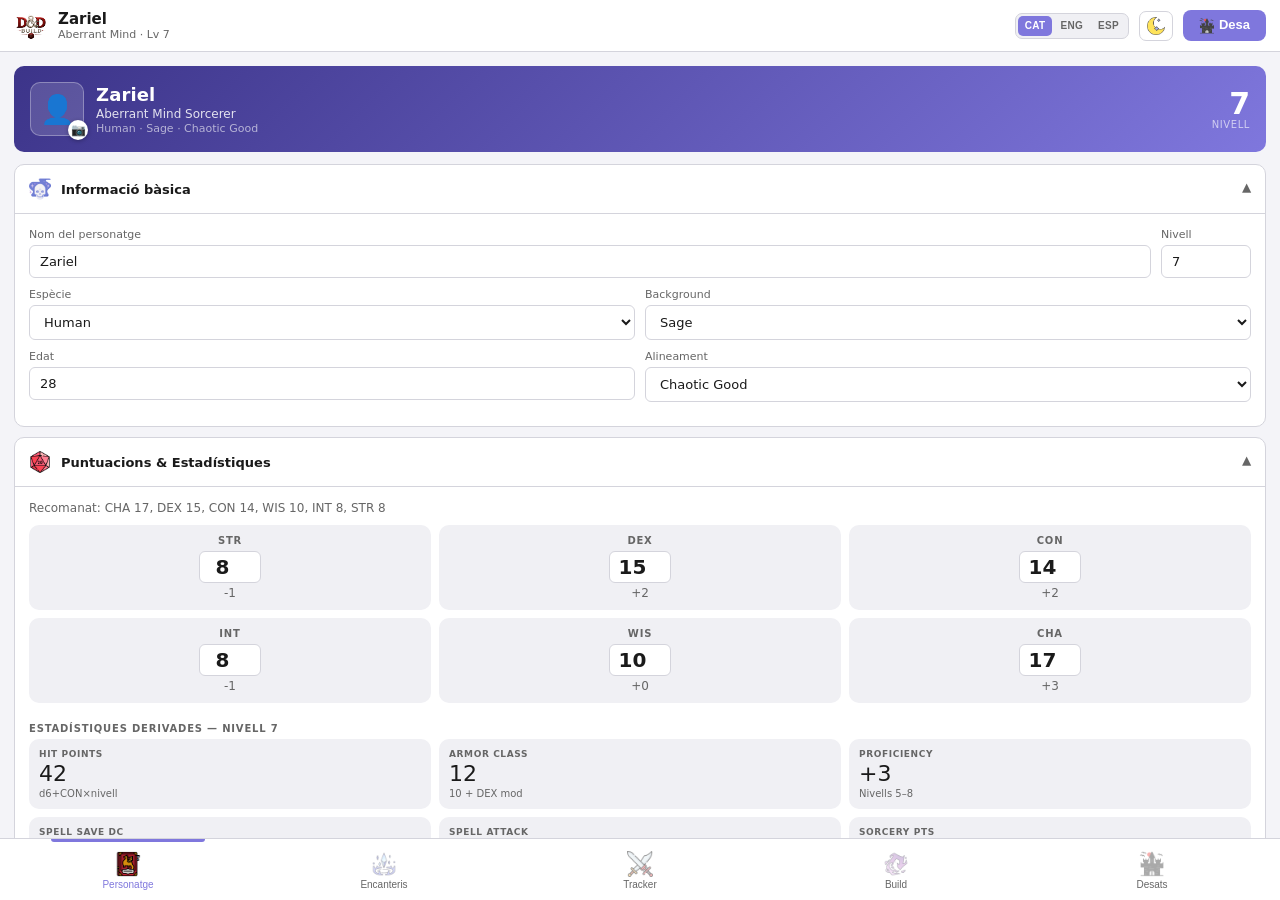
==== preview.html @ a5e96f45 "Fix apostrophe bug in spell onclicks, metaMax Adept fix, Telekinetic Mage Hand, clean emoji subtabs " ====
<!DOCTYPE html>
<html lang="ca">
<head>
<meta charset="UTF-8">
<meta name="viewport" content="width=device-width,initial-scale=1,maximum-scale=1,user-scalable=no">
<meta name="theme-color" content="#7F77DD">
<meta name="apple-mobile-web-app-capable" content="yes">
<meta name="apple-mobile-web-app-status-bar-style" content="default">
<meta name="apple-mobile-web-app-title" content="D&D Build">
<link rel="apple-touch-icon" href="icon.png">
<link rel="manifest" href="manifest.json">
<title>D&D Build</title>
<style>
:root{
  --p:#7F77DD;--pl:#EEEEFE;--pd:#3C3489;
  --t:#1D9E75;--tl:#E1F5EE;--td:#085041;
  --a:#BA7517;--al:#FAEEDB;--ad:#633806;
  --r:#D85A30;--rl:#FAECE7;
  --bg:#F4F4F8;--sf:#FFF;--sv:#F0F0F4;
  --ol:#D4D4DC;--os:#666;--rr:10px;
  --tabh:62px;--toph:52px;
  --tx:#1a1a1a;
}
body.dark{
  --pl:#21204A;--pd:#B0AAEE;
  --tl:#0A2820;--td:#6DCFB0;
  --al:#2A1A00;--ad:#E8B96A;
  --rl:#2A0F08;
  --bg:#0F0F1A;--sf:#1A1A2A;--sv:#22223A;
  --ol:#333350;--os:#9090B8;
  --tx:#E0E0F0;
}
*{box-sizing:border-box;margin:0;padding:0;-webkit-tap-highlight-color:transparent}
html,body{height:100%;overflow:hidden}
body{font-family:'Segoe UI',system-ui,sans-serif;background:var(--bg);color:var(--tx);font-size:14px;display:flex;flex-direction:column;transition:background .3s,color .3s}

/* ── TOPBAR ── */
.topbar{height:var(--toph);background:var(--sf);border-bottom:1px solid var(--ol);display:flex;align-items:center;padding:0 14px;gap:10px;flex-shrink:0;z-index:20}
.tb-info{flex:1;min-width:0}
.tb-name{font-size:15px;font-weight:700;white-space:nowrap;overflow:hidden;text-overflow:ellipsis}
.tb-sub{font-size:11px;color:var(--os)}
.btn-save-g{background:var(--p);color:#fff;border:none;border-radius:8px;padding:7px 16px;font-size:13px;font-weight:600;cursor:pointer;flex-shrink:0;transition:background .15s}
.btn-save-g:active{background:var(--pd)}
.save-flash{font-size:12px;color:var(--t);font-weight:600;flex-shrink:0;animation:fadein .2s}
@keyframes fadein{from{opacity:0}to{opacity:1}}
/* ── LANG TOGGLE ── */
.lang-tog{display:flex;gap:1px;background:var(--sv);border:1px solid var(--ol);border-radius:7px;padding:2px;flex-shrink:0}
.lang-btn{background:none;border:none;border-radius:5px;padding:3px 7px;font-size:10px;font-weight:700;cursor:pointer;color:var(--os);letter-spacing:.3px;transition:all .15s;line-height:1.4}
.lang-btn.active{background:var(--p);color:#fff}
/* ── DARK TOGGLE ── */
.dark-tog{background:none;border:1px solid var(--ol);border-radius:7px;padding:5px 7px;cursor:pointer;display:flex;align-items:center;justify-content:center;transition:background .15s;flex-shrink:0}
.dark-tog:active{background:var(--sv)}
.dark-tog img{width:18px;height:18px;object-fit:contain;opacity:.65;transition:opacity .2s}
.dark-tog:hover img{opacity:1}
/* ── DARK MODE overrides ── */
body.dark .mcard{background:var(--sv)}
body.dark .mcard-desc{color:var(--os)}
body.dark .mcard-nm{color:var(--pd)}
body.dark .hp-disp{color:var(--tx)}
body.dark .is-on{background:#2A2060}
body.dark .conv-box{background:var(--sv)}
body.dark .sbox{background:var(--sv)}
body.dark .dbox{background:var(--sv)}
body.dark .spip-grp.ns{background:var(--ol)}
body.dark select option{background:var(--sf);color:var(--tx)}
body.dark .hbtn{background:var(--sv)}
body.dark .btn-rest{background:var(--sv)}
body.dark .mcard-cost{background:var(--ol)}
body.dark .cast-spb:disabled{background:var(--ol)}
body.dark .cbt:disabled{border-color:var(--ol);color:var(--os)}

/* ── SCROLL AREA ── */
.scroll-area{flex:1;overflow-y:auto;overflow-x:hidden;-webkit-overflow-scrolling:touch}

/* ── SCREENS ── */
.screen{display:none;padding:14px;padding-bottom:calc(var(--tabh)+16px);min-height:100%}
.screen.active{display:block}

/* ── BOTTOM TAB BAR ── */
.tab-bar{height:var(--tabh);background:var(--sf);border-top:1px solid var(--ol);display:flex;align-items:stretch;flex-shrink:0;z-index:20;padding-bottom:env(safe-area-inset-bottom)}
.tab-item{flex:1;display:flex;flex-direction:column;align-items:center;justify-content:center;gap:2px;cursor:pointer;border:none;background:none;color:var(--os);font-size:10px;font-weight:500;padding:6px 0 4px;position:relative;transition:color .15s}
.tab-item .ti{width:26px;height:26px;object-fit:contain;display:block;opacity:.45;transition:opacity .15s}
.tab-item.active .ti{opacity:1}
.tab-item.active{color:var(--p)}
.tab-item.active::before{content:'';position:absolute;top:0;left:20%;right:20%;height:2.5px;background:var(--p);border-radius:0 0 3px 3px}

/* ── HERO CARD ── */
.hero-card{background:linear-gradient(135deg,var(--pd) 0%,var(--p) 100%);border-radius:var(--rr);padding:16px;margin-bottom:12px;color:#fff;display:flex;align-items:center;gap:12px}
.hero-av{width:54px;height:54px;border-radius:10px;background:rgba(255,255,255,.15);display:flex;align-items:center;justify-content:center;font-size:28px;flex-shrink:0;border:1.5px solid rgba(255,255,255,.3)}
.hero-name{font-size:18px;font-weight:700;letter-spacing:.1px}
.hero-s1{font-size:12px;opacity:.85;margin-top:2px}
.hero-s2{font-size:11px;opacity:.6;margin-top:1px}
.hero-r{margin-left:auto;text-align:right}
.hero-lv{font-size:30px;font-weight:800;line-height:1}
.hero-ls{font-size:10px;opacity:.65;letter-spacing:.6px;text-transform:uppercase}

/* ── ACCORDION ── */
.acc{border:.5px solid var(--ol);border-radius:var(--rr);margin-bottom:10px;overflow:hidden;background:var(--sf)}
.acc-hd{display:flex;align-items:center;gap:10px;padding:13px 14px;cursor:pointer;user-select:none;transition:background .1s}
.acc-hd:active{background:var(--sv)}
.acc-ic{width:22px;height:22px;object-fit:contain;flex-shrink:0}
.acc-tl{font-size:13px;font-weight:600;flex:1}
.acc-ch{color:var(--os);transition:transform .2s;font-size:12px}
.acc-ch.open{transform:rotate(180deg)}
.acc-bd{border-top:1px solid var(--ol);display:none;padding:14px}
.acc-bd.open{display:block}

/* ── FORM ── */
.fg{display:flex;gap:10px;margin-bottom:10px}
.fi{display:flex;flex-direction:column;flex:1;min-width:0}
.fi label{font-size:11px;color:var(--os);margin-bottom:4px;font-weight:500}
input[type=text],input[type=number],textarea,select{border:1px solid var(--ol);border-radius:6px;padding:8px 10px;font-size:13px;font-family:inherit;background:var(--sf);width:100%;outline:none;transition:border-color .15s;color:var(--tx)}
input:focus,textarea:focus,select:focus{border-color:var(--p)}
textarea{resize:vertical;min-height:90px}

/* ── STAT GRID ── */
.stat-grid{display:grid;grid-template-columns:repeat(3,1fr);gap:8px;margin-bottom:12px}
.sbox{background:var(--sv);border-radius:var(--rr);padding:10px;text-align:center}
.slbl{font-size:10px;font-weight:700;color:var(--os);letter-spacing:.8px;margin-bottom:5px}
.sbox input{width:62px;text-align:center;font-size:20px;font-weight:600;border:1px solid var(--ol);border-radius:6px;padding:3px}
.smod{font-size:12px;color:var(--os);margin-top:3px;font-weight:500}
.drv-grid{display:grid;grid-template-columns:repeat(3,1fr);gap:8px;margin-bottom:12px}
.dbox{background:var(--sv);border-radius:var(--rr);padding:10px}
.dlbl{font-size:9px;font-weight:700;color:var(--os);letter-spacing:.6px;text-transform:uppercase}
.dval{font-size:22px;font-weight:500;margin:2px 0}
.dsub{font-size:10px;color:var(--os)}
.sec-lbl{font-size:10px;font-weight:700;letter-spacing:.8px;color:var(--os);text-transform:uppercase;padding:8px 0 5px}
.slots-row{display:flex;flex-wrap:wrap;gap:6px}
.slot-chip{background:var(--tl);color:var(--td);border-radius:6px;padding:3px 9px;font-size:12px;font-weight:500}

/* ── TRACKER ── */
.tr-sec{background:var(--sf);border:.5px solid var(--ol);border-radius:var(--rr);padding:14px;margin-bottom:10px}
.tr-lbl{font-size:10px;font-weight:700;letter-spacing:.8px;color:var(--os);text-transform:uppercase;margin-bottom:10px;display:flex;align-items:center;justify-content:space-between}

/* HP */
.hp-wrap{background:var(--ol);border-radius:99px;height:12px;overflow:hidden;margin-bottom:12px}
.hp-fill{height:100%;border-radius:99px;transition:width .4s,background .4s}
.hp-row{display:flex;align-items:center;justify-content:space-between;gap:6px}
.hp-btns{display:flex;gap:5px}
.hbtn{border-radius:8px;border:1.5px solid var(--ol);background:var(--sf);font-size:13px;font-weight:700;cursor:pointer;padding:7px 10px;min-width:38px;text-align:center;transition:background .1s}
.hbtn:active{background:var(--sv)}
.hbtn.m{border-color:var(--r);color:var(--r)}
.hbtn.p{border-color:var(--t);color:var(--t)}
.hp-disp{font-size:26px;font-weight:800;text-align:center;color:var(--tx);min-width:90px}
.hp-disp .hpmax{font-size:14px;color:var(--os);font-weight:400}

/* Slot pips */
.spip-row{display:flex;flex-wrap:wrap;gap:6px}
.spip-grp{display:flex;align-items:center;gap:4px;border-radius:7px;padding:5px 9px;transition:background .2s}
.spip-grp.hs{background:var(--tl)}
.spip-grp.ns{background:var(--sv)}
.spip-lv{font-size:11px;font-weight:700}
.spip-grp.hs .spip-lv{color:var(--td)}
.spip-grp.ns .spip-lv{color:var(--os)}
.pip{width:9px;height:9px;border-radius:50%;display:inline-block;transition:background .2s}
.pip.f{background:var(--t)}
.pip.e{background:var(--ol)}
.pbtn{background:none;border:none;cursor:pointer;font-size:15px;padding:0 2px;line-height:1;color:var(--os)}

/* SP */
.sp-row{display:flex;align-items:center;gap:8px}
.sp-val{font-size:16px;font-weight:700;color:var(--pd)}
.ibt{background:none;border:none;cursor:pointer;width:30px;height:30px;display:flex;align-items:center;justify-content:center;border-radius:50%;font-size:17px;transition:background .1s}
.ibt:active{background:rgba(127,119,221,.18)}
.ibt.tc{color:var(--t)}
.ibt.rc{color:var(--r)}

/* SP converter */
.conv-box{background:var(--sv);border-radius:8px;padding:10px;margin-top:8px}
.conv-tl{font-size:11px;font-weight:700;color:var(--pd);margin-bottom:6px}
.conv-cols{display:grid;grid-template-columns:1fr 1fr;gap:8px}
.conv-ct{font-size:10px;color:var(--os);margin-bottom:3px}
.conv-r{font-size:10px;margin:2px 0}

/* Innate Sorcery */
.is-row{display:flex;align-items:center;gap:8px;border-radius:9px;padding:9px 11px;transition:background .2s}
.is-off{background:var(--sv)}
.is-on{background:#EAE0FF}
.is-pips{display:flex;gap:4px;flex-shrink:0}
.is-pip{width:9px;height:9px;border-radius:50%}
.is-pip.f{background:var(--p)}
.is-pip.e{background:var(--ol)}
.is-info{flex:1}
.is-tl{font-size:12px;font-weight:600}
.is-tl.on{color:var(--pd)}
.is-sb{font-size:10px;color:var(--os)}
.is-sb.on{color:var(--pd);opacity:.8}
.btn-is{border:none;border-radius:6px;padding:5px 11px;font-size:11px;font-weight:600;cursor:pointer;color:#fff;transition:background .15s}

/* Concentration */
.conc-bar{background:var(--rl);border-radius:9px;padding:9px 11px;display:flex;align-items:center;gap:8px}
.conc-dot{width:10px;height:10px;border-radius:50%;background:var(--r);flex-shrink:0}
.conc-inf{flex:1}
.conc-sp{font-size:12px;font-weight:600;color:#4A1B0C}
.conc-rn{font-size:10px;color:rgba(74,27,12,.7)}
body.dark .conc-sp{color:var(--ad)}
body.dark .conc-rn{color:var(--os)}

/* Rest buttons */
.rest-row{display:flex;gap:8px;margin-top:10px}
.btn-rest{flex:1;padding:11px 8px;border-radius:9px;border:1.5px solid var(--ol);background:var(--sf);font-size:13px;font-weight:600;cursor:pointer;transition:all .1s}
.btn-rest:active{transform:scale(.97)}
.btn-sr{border-color:var(--a);color:var(--ad)}
.btn-lr{border-color:var(--p);color:var(--pd)}

/* Mode chip */
.mode-chip{display:inline-flex;align-items:center;gap:6px;border-radius:20px;padding:5px 12px;font-size:12px;font-weight:600;cursor:pointer;border:1.5px solid transparent;transition:all .15s}
.mode-off{background:var(--sv);color:var(--os);border-color:var(--ol)}
.mode-on{background:var(--pl);color:var(--pd);border-color:var(--p)}

/* ── SPELLS TABS ── */
.stab-bar{display:flex;border-bottom:1px solid var(--ol);margin:-14px -14px 14px;background:var(--sf)}
.stab-btn{flex:1;padding:11px 8px;font-size:12px;font-weight:500;border:none;background:none;cursor:pointer;color:var(--os);border-bottom:2px solid transparent;margin-bottom:-1px;transition:all .15s}
.stab-btn.active{color:var(--p);border-bottom-color:var(--p);font-weight:700}

/* Spell search */
.srch-box{position:relative;margin-bottom:12px}
.srch-box input{padding-left:36px}
.srch-ic{position:absolute;left:10px;top:50%;transform:translateY(-50%);width:16px;height:16px;object-fit:contain;opacity:.5;pointer-events:none}

/* Group headers */
.gh{display:flex;align-items:center;gap:8px;padding:12px 0 5px}
.gh-sub{font-size:12px;color:var(--os)}
hr.hr{border:none;border-top:1px solid var(--ol);margin-bottom:5px}

/* Summary chips */
.chips{display:flex;gap:8px;margin-bottom:12px}
.chip{border-radius:10px;padding:5px 11px;text-align:center}

/* Spell cards */
.card{background:var(--sf);border:.5px solid var(--ol);border-radius:var(--rr);padding:12px;margin-bottom:6px;transition:border-color .1s}
.card.sel-p{background:var(--pl);border-color:var(--p)}
.card.sel-a{background:var(--al);border-color:var(--a)}
.card.psi{background:var(--sv);border-color:rgba(29,158,117,.5)}
.card.conca{background:var(--rl);border-color:var(--r)}
.card.locked{opacity:.45}
.sp-row-c{display:flex;align-items:flex-start;gap:8px}
.sp-cb{width:20px;height:20px;border-radius:5px;border:1.5px solid var(--ol);flex-shrink:0;display:flex;align-items:center;justify-content:center;cursor:pointer;margin-top:1px;transition:all .1s}
.sp-cb.ckp{background:var(--p);border-color:transparent}
.sp-cb.ckt{background:var(--t);border-color:transparent}
.sp-cb .ck{color:#fff;font-size:10px;font-weight:700}
.sp-inf{flex:1;min-width:0}
.sp-nr{display:flex;align-items:center;gap:5px;flex-wrap:wrap}
.sp-nm{font-size:13px;font-weight:600}
.sp-mt{font-size:11px;color:var(--os);margin-top:2px;line-height:1.4}
.exp-btn{background:none;border:none;cursor:pointer;color:var(--p);font-size:17px;padding:0 2px;flex-shrink:0}
.conc-btn{background:none;border:none;cursor:pointer;font-size:16px;padding:0 2px;flex-shrink:0;line-height:1}
.sp-desc{font-size:12px;color:var(--os);line-height:1.55;margin-top:7px}
.tip-note{background:var(--pl);border-radius:6px;padding:7px 9px;display:flex;gap:6px;margin-top:6px}
.tip-ic{width:15px;height:15px;object-fit:contain;flex-shrink:0;margin-top:1px}
.tip-tx{font-size:11px;color:var(--pd);line-height:1.5}

/* Cast panel */
.cast-pan{background:var(--sv);border-radius:9px;padding:9px;margin-top:9px}
.cast-lbl{font-size:11px;font-weight:700;color:var(--tx);margin-bottom:6px}
.cast-btns{display:flex;flex-wrap:wrap;gap:5px;margin-bottom:2px}
.cbt{padding:5px 11px;height:30px;border-radius:7px;border:1.5px solid var(--t);background:transparent;color:var(--td);font-size:11px;cursor:pointer;transition:background .1s;white-space:nowrap}
.cbt:active:not(:disabled){background:var(--tl)}
.cbt.up{border-color:var(--a);color:var(--ad)}
.cbt:disabled{border-color:var(--ol);color:#ccc;cursor:not-allowed}
.cast-div{border:none;border-top:1px solid var(--ol);margin:7px 0}
.cast-sp-row{display:flex;align-items:center;gap:8px;flex-wrap:wrap}
.cast-sp-lbl{font-size:11px;font-weight:700;color:var(--td)}
.cast-spb{padding:5px 12px;height:30px;border-radius:7px;border:none;background:var(--t);color:#fff;font-size:11px;cursor:pointer;transition:background .1s}
.cast-spb:active:not(:disabled){background:var(--td)}
.cast-spb:disabled{background:var(--sv);color:#aaa;cursor:not-allowed}
.cast-hint{font-size:10px;color:var(--td);opacity:.75}

/* ── META STRIP ── */
.mstrip{background:var(--pl);border:.5px solid var(--p);border-radius:var(--rr);margin-bottom:10px;overflow:hidden}
.mstrip-hd{display:flex;align-items:center;gap:8px;padding:9px 12px;cursor:pointer;user-select:none}
.mstrip-hd:active{opacity:.8}
.mstrip-lbl{font-size:11px;font-weight:700;color:var(--pd);flex-shrink:0}
.mstrip-chips{display:flex;flex-wrap:wrap;gap:4px;flex:1;min-width:0}
.mstrip-ch{background:var(--p);color:#fff;border-radius:5px;padding:2px 7px;font-size:10px;font-weight:700;white-space:nowrap}
.mstrip-arr{font-size:11px;color:var(--pd);transition:transform .2s;flex-shrink:0}
.mstrip-arr.open{transform:rotate(180deg)}
.mstrip-bd{border-top:1px solid rgba(127,119,221,.2);padding:8px 10px;display:none;gap:6px;flex-direction:column}
.mstrip-bd.open{display:flex}
.mcard{background:#fff;border-radius:8px;padding:8px 10px;display:flex;flex-direction:column;gap:3px}
.mcard-top{display:flex;align-items:center;gap:7px}
.mcard-nm{font-size:12px;font-weight:700;color:var(--pd);flex:1}
.mcard-cost{background:var(--pl);color:var(--pd);border-radius:5px;padding:2px 7px;font-size:10px;font-weight:700}
.mcard-stars{font-size:10px;color:var(--p);letter-spacing:1px}
.mcard-desc{font-size:11px;color:#444;line-height:1.45}

/* ── BADGES ── */
.badge{display:inline-block;padding:2px 7px;border-radius:10px;font-size:10px;font-weight:600;line-height:1.4}
.bp{background:var(--pl);color:var(--pd)}
.bt{background:var(--tl);color:var(--td)}
.ba{background:var(--al);color:var(--ad)}
.bb{background:#E6F1FB;color:#0C447C}
.br{background:var(--rl);color:#4A1B0C}
.bg{background:#F1EFE8;color:#444}
.bpk{background:#FBEAF0;color:#72243E}

/* ── BUILD ── */
.meta-hd{display:flex;justify-content:space-between;align-items:center;margin-bottom:5px}
.stars{font-size:11px;color:var(--os);margin-bottom:3px}
.meta-ds{font-size:12px;color:var(--os);line-height:1.5}
.info-bn{background:var(--pl);border-radius:8px;padding:10px 12px;margin-bottom:10px;font-size:12px;color:var(--pd)}
.sc-hd{display:flex;justify-content:space-between;align-items:flex-start;gap:8px}
.sc-bd{display:flex;gap:5px;flex-shrink:0;flex-wrap:wrap;justify-content:flex-end}
.sc-ds{font-size:12px;color:var(--os);line-height:1.5;margin-top:7px}
.feat-hd{display:flex;justify-content:space-between;align-items:flex-start;gap:8px;margin-bottom:4px}
.feat-nm{font-size:13px;font-weight:500}
.feat-ds{font-size:12px;color:var(--os);line-height:1.5}

/* ── BUILDS SAVED ── */
.bc{background:var(--sf);border:.5px solid var(--ol);border-radius:var(--rr);padding:13px;margin-bottom:8px;transition:border-color .15s}
.bc.isact{border-color:var(--p);border-width:1.5px;background:var(--pl)}
.bc-top{display:flex;align-items:flex-start;gap:10px}
.bc-av{width:44px;height:44px;border-radius:9px;background:var(--sv);display:flex;align-items:center;justify-content:center;font-size:22px;flex-shrink:0}
.bc-inf{flex:1}
.bc-nm{font-weight:700;font-size:14px;display:flex;align-items:center;gap:7px}
.bc-mt{font-size:12px;color:var(--os);margin-top:2px}
.bc-act{display:flex;gap:6px;margin-top:9px;padding-top:9px;border-top:1px solid var(--ol)}
.btn-sm{padding:7px 13px;border-radius:7px;border:none;cursor:pointer;font-size:12px;font-weight:600;transition:all .1s}
.btn-sm:active{transform:scale(.96)}
.btn-pr{background:var(--p);color:#fff}
.btn-ou{border:1px solid var(--ol);background:transparent;color:var(--tx)}
.btn-dn{background:var(--rl);color:var(--r)}
.new-bc-btn{display:flex;align-items:center;gap:12px;background:var(--sf);border:1.5px dashed var(--ol);border-radius:var(--rr);padding:15px;cursor:pointer;margin-bottom:10px;width:100%;transition:all .15s}
.new-bc-btn:active{border-color:var(--p);background:var(--pl)}
.new-bc-btn span{font-size:13px;font-weight:500;color:var(--os)}

/* ── MISC ── */
::-webkit-scrollbar{width:4px}
::-webkit-scrollbar-thumb{background:var(--ol);border-radius:2px}
.btn-ps{background:var(--p);color:#fff;border:none;border-radius:6px;padding:5px 11px;font-size:11px;font-weight:600;cursor:pointer}
.btn-ps:disabled{background:var(--ol);color:#aaa;cursor:not-allowed}
.empty-st{padding:36px 20px;text-align:center;color:var(--os)}
.empty-st .ei{font-size:40px;margin-bottom:10px}
</style>
</head>
<body>

<!-- TOPBAR -->
<div class="topbar">
  <img src="logo.png" alt="D&D Build" style="height:34px;width:auto;flex-shrink:0;object-fit:contain">
  <div class="tb-info">
    <div class="tb-name" id="tb-name">Zariel</div>
    <div class="tb-sub" id="tb-sub">Aberrant Mind · Lv 7</div>
  </div>
  <span class="save-flash" id="save-ok" style="display:none">✓</span>
  <div class="lang-tog" role="group">
    <button class="lang-btn active" id="lb-cat" onclick="setLang('cat')">CAT</button>
    <button class="lang-btn" id="lb-eng" onclick="setLang('eng')">ENG</button>
    <button class="lang-btn" id="lb-esp" onclick="setLang('esp')">ESP</button>
  </div>
  <button class="dark-tog" id="dark-tog" onclick="toggleDark()" title="Mode nit/dia">
    <img id="dark-tog-ic" src="icons/longrest.png">
  </button>
  <button class="btn-save-g" id="btn-save-g" onclick="saveCurrent()"><img src="icons/saved.png" style="width:16px;height:16px;vertical-align:middle;margin-right:4px">Desa</button>
</div>

<!-- SCROLL AREA -->
<div class="scroll-area" id="scroll-area">

<!-- ═══════════════════════════════════
     CHARACTER SCREEN
═══════════════════════════════════ -->
<div class="screen active" id="sc-character">
  <div class="hero-card">
    <div style="position:relative;flex-shrink:0;cursor:pointer" onclick="g('c-img').click()">
      <div class="hero-av" id="hero-av" style="overflow:hidden">
        <span id="hero-av-ic">👤</span>
        <img id="hero-av-img" style="display:none;width:100%;height:100%;object-fit:cover;border-radius:8px" alt="avatar">
      </div>
      <div style="position:absolute;bottom:-4px;right:-4px;background:#fff;border-radius:50%;width:20px;height:20px;display:flex;align-items:center;justify-content:center;font-size:12px;box-shadow:0 1px 4px rgba(0,0,0,.3)">📷</div>
    </div>
    <input type="file" id="c-img" accept="image/*" style="display:none" onchange="handleImg(this)">
    <div>
      <div class="hero-name" id="h-name">Zariel</div>
      <div class="hero-s1" data-i18n="heroSubclass">Aberrant Mind Sorcerer</div>
      <div class="hero-s2" id="h-sub">Human · Sage · Chaotic Good</div>
    </div>
    <div class="hero-r">
      <div class="hero-lv" id="h-lv">7</div>
      <div class="hero-ls" data-i18n="levelLabel">Nivell</div>
    </div>
  </div>

  <!-- Basic Info -->
  <div class="acc" id="acc-basic">
    <div class="acc-hd" onclick="toggleAcc('basic')">
      <img class="acc-ic" src="icons/basic.png"><span class="acc-tl" data-i18n="basicInfo">Informació bàsica</span>
      <span class="acc-ch open" id="ch-basic">▼</span>
    </div>
    <div class="acc-bd open" id="bd-basic">
      <div class="fg">
        <div class="fi"><label data-i18n="charName">Nom del personatge</label>
          <input type="text" id="c-name" value="Zariel" oninput="updateHero()"></div>
        <div class="fi" style="max-width:90px"><label data-i18n="level">Nivell</label>
          <input type="number" id="c-level" min="1" max="20" value="7" oninput="updateLevel(this.value)"></div>
      </div>
      <div class="fg">
        <div class="fi"><label data-i18n="species">Espècie</label>
          <select id="c-species" onchange="updateHero()">
            <option selected>Human</option><option>Aasimar</option><option>Dragonborn</option>
            <option>Elf</option><option>Gnome</option><option>Goliath</option><option>Half-Elf</option>
            <option>Halfling</option><option>Kalashtar</option><option>Tiefling</option><option>Other</option>
          </select></div>
        <div class="fi"><label>Background</label>
          <select id="c-bg" onchange="updateHero()">
            <option>Acolyte</option><option>Charlatan</option><option>Criminal</option>
            <option>Entertainer</option><option>Folk Hero</option><option>Hermit</option>
            <option>Merchant</option><option>Noble</option><option>Outlander</option>
            <option selected>Sage</option><option>Soldier</option><option>Wayfarer</option>
          </select></div>
      </div>
      <div class="fg">
        <div class="fi"><label data-i18n="age">Edat</label><input type="text" id="c-age" value="28"></div>
        <div class="fi"><label data-i18n="alignment">Alineament</label>
          <select id="c-align" onchange="updateHero()">
            <option>Lawful Good</option><option>Neutral Good</option><option selected>Chaotic Good</option>
            <option>Lawful Neutral</option><option>True Neutral</option><option>Chaotic Neutral</option>
            <option>Lawful Evil</option><option>Neutral Evil</option><option>Chaotic Evil</option>
          </select></div>
      </div>
    </div>
  </div>

  <!-- Ability Scores -->
  <div class="acc" id="acc-stats">
    <div class="acc-hd" onclick="toggleAcc('stats')">
      <img class="acc-ic" src="icons/stats.png"><span class="acc-tl" data-i18n="statsTitle">Puntuacions &amp; Estadístiques</span>
      <span class="acc-ch open" id="ch-stats">▼</span>
    </div>
    <div class="acc-bd open" id="bd-stats">
      <div style="font-size:12px;color:var(--os);margin-bottom:10px" data-i18n="statsRec">Recomanat: CHA 17, DEX 15, CON 14, WIS 10, INT 8, STR 8</div>
      <div class="stat-grid">
        <div class="sbox"><div class="slbl">STR</div><input type="number" id="s-str" value="8" oninput="recalc()"><div class="smod" id="m-str">−1</div></div>
        <div class="sbox"><div class="slbl">DEX</div><input type="number" id="s-dex" value="15" oninput="recalc()"><div class="smod" id="m-dex">+2</div></div>
        <div class="sbox"><div class="slbl">CON</div><input type="number" id="s-con" value="14" oninput="recalc()"><div class="smod" id="m-con">+2</div></div>
        <div class="sbox"><div class="slbl">INT</div><input type="number" id="s-int" value="8" oninput="recalc()"><div class="smod" id="m-int">−1</div></div>
        <div class="sbox"><div class="slbl">WIS</div><input type="number" id="s-wis" value="10" oninput="recalc()"><div class="smod" id="m-wis">+0</div></div>
        <div class="sbox"><div class="slbl">CHA</div><input type="number" id="s-cha" value="17" oninput="recalc()"><div class="smod" id="m-cha">+3</div></div>
      </div>
      <div class="sec-lbl" id="drv-lbl">Estadístiques derivades — Nivell 7</div>
      <div class="drv-grid">
        <div class="dbox"><div class="dlbl">HIT POINTS</div><div class="dval" id="d-hp">42</div><div class="dsub">d6+CON×nivell</div></div>
        <div class="dbox"><div class="dlbl">ARMOR CLASS</div><div class="dval" id="d-ac">12</div><div class="dsub">10 + DEX mod</div></div>
        <div class="dbox"><div class="dlbl">PROFICIENCY</div><div class="dval" id="d-prof">+3</div><div class="dsub">Nivells 5–8</div></div>
        <div class="dbox"><div class="dlbl">SPELL SAVE DC</div><div class="dval" id="d-dc">14</div><div class="dsub">8 + Prof + CHA</div></div>
        <div class="dbox"><div class="dlbl">SPELL ATTACK</div><div class="dval" id="d-atk">+6</div><div class="dsub">Prof + CHA</div></div>
        <div class="dbox"><div class="dlbl">SORCERY PTS</div><div class="dval" id="d-sp">7</div><div class="dsub">= Nivell Sorcerer</div></div>
      </div>
      <div class="sec-lbl" data-i18n="spellSlots">Slots d'encanteri</div>
      <div class="slots-row" id="slots-row"></div>
      <div class="sec-lbl" style="margin-top:8px" data-i18n="knownSpells">Encanteris coneguts</div>
      <div class="drv-grid" style="grid-template-columns:1fr 1fr;gap:8px">
        <div class="dbox"><div class="dlbl">CANTRIPS</div><div class="dval" id="d-cant">5</div><div class="dsub" id="d-csub">al nivell 7</div></div>
        <div class="dbox"><div class="dlbl">SPELLS</div><div class="dval" id="d-spkn">8</div><div class="dsub" id="d-ssub">al nivell 7</div></div>
      </div>
    </div>
  </div>

  <!-- Backstory -->
  <div class="acc" id="acc-lore">
    <div class="acc-hd" onclick="toggleAcc('lore')">
      <img class="acc-ic" src="icons/lore.png"><span class="acc-tl" data-i18n="loreTitle">Història &amp; Origen Aberrant</span>
      <span class="acc-ch" id="ch-lore">▼</span>
    </div>
    <div class="acc-bd" id="bd-lore">
      <div class="fi"><label data-i18n="loreLabel">La teva història</label>
        <textarea id="c-backstory" style="min-height:130px">A psionic rift opened in my mind during a dream, leaving me with voices I can't silence — and power I can't fully control.</textarea>
      </div>
    </div>
  </div>
</div>

<!-- ═══════════════════════════════════
     SPELLS SCREEN
═══════════════════════════════════ -->
<div class="screen" id="sc-spells">
  <div class="stab-bar">
    <button class="stab-btn active" id="stb-0" onclick="switchSpellTab(0)"><img src="icons/spells.png" style="width:14px;height:14px;vertical-align:middle;margin-right:4px;opacity:.8"><span data-i18n="mySpells">Els meus</span></button>
    <button class="stab-btn" id="stb-1" onclick="switchSpellTab(1)"><img src="icons/feats.png" style="width:14px;height:14px;vertical-align:middle;margin-right:4px;opacity:.8"><span data-i18n="browseSpells">Explorar &amp; Afegir</span></button>
  </div>

  <!-- My Spells -->
  <div id="spt-0">
    <div id="meta-strip"></div>
    <div class="chips">
      <div class="chip" style="background:var(--tl)"><div style="font-size:10px;font-weight:700;color:var(--td)">Cantrips</div><div style="font-size:13px;font-weight:700;color:var(--td)" id="chip-c">0/5</div></div>
      <div class="chip" style="background:var(--pl)"><div style="font-size:10px;font-weight:700;color:var(--pd)">Spells</div><div style="font-size:13px;font-weight:700;color:var(--pd)" id="chip-s">0/8</div></div>
      <div class="chip" style="background:#E1F5EE"><div style="font-size:10px;font-weight:700;color:#085041" data-i18n="psionic">Psiònic</div><div style="font-size:13px;font-weight:700;color:#085041" data-i18n="freePsionic">11 lliures</div></div>
    </div>
    <div id="my-spells-list"></div>
  </div>

  <!-- Browse -->
  <div id="spt-1" style="display:none">
    <div class="srch-box"><img class="srch-ic" src="icons/feats.png" alt="">
      <input type="text" placeholder="Busca encanteris..." oninput="filterSpells(this.value)" id="spell-search" data-i18n-ph="searchSpells"></div>
    <div class="gh"><span class="badge bt" data-i18n="psionic">Psiònic</span><span class="gh-sub" data-i18n="alwaysPrepared">Sempre preparats — gratuïts</span></div><hr class="hr">
    <div id="psi-list"></div>
    <div class="gh"><span class="badge bg">Cantrip</span><span class="gh-sub" id="cant-hdr">Selecciona 5</span></div><hr class="hr">
    <div id="cant-list"></div>
    <div id="lvl-container"></div>
  </div>
</div>

<!-- ═══════════════════════════════════
     TRACKER SCREEN
═══════════════════════════════════ -->
<div class="screen" id="sc-tracker">
  <div id="tracker-content"></div>
</div>

<!-- ═══════════════════════════════════
     BUILD SCREEN
═══════════════════════════════════ -->
<div class="screen" id="sc-build">

  <!-- Metamagic -->
  <div class="acc" id="acc-meta">
    <div class="acc-hd" onclick="toggleAcc('meta')">
      <img class="acc-ic" src="icons/build.png"><span class="acc-tl" data-i18n="metamagic">Metamàgia</span>
      <span class="acc-ch open" id="ch-meta">▼</span>
    </div>
    <div class="acc-bd open" id="bd-meta">
      <div class="info-bn" id="meta-bn">Pots seleccionar fins a <strong>2</strong> opcions de Metamàgia.</div>
      <div id="meta-list"></div>
    </div>
  </div>

  <!-- Class Features -->
  <div class="acc" id="acc-classf">
    <div class="acc-hd" onclick="toggleAcc('classf')">
      <img class="acc-ic" src="icons/classf.png"><span class="acc-tl" data-i18n="classFeatures">Característiques de classe</span>
      <span class="acc-ch" id="ch-classf">▼</span>
    </div>
    <div class="acc-bd" id="bd-classf">
      <div id="classf-list"></div>
    </div>
  </div>

  <!-- Subclass -->
  <div class="acc" id="acc-sub">
    <div class="acc-hd" onclick="toggleAcc('sub')">
      <img class="acc-ic" src="icons/subclass.png"><span class="acc-tl" data-i18n="subclassTitle">Aberrant Mind — Subclasse</span>
      <span class="acc-ch open" id="ch-sub">▼</span>
    </div>
    <div class="acc-bd open" id="bd-sub">
      <div id="sub-list"></div>
    </div>
  </div>

  <!-- Feats -->
  <div class="acc" id="acc-feats">
    <div class="acc-hd" onclick="toggleAcc('feats')">
      <img class="acc-ic" src="icons/feats.png"><span class="acc-tl" data-i18n="feats">Proeses (Feats)</span>
      <span class="acc-ch" id="ch-feats">▼</span>
    </div>
    <div class="acc-bd" id="bd-feats">
      <div class="srch-box"><img class="srch-ic" src="icons/feats.png" alt="">
        <input type="text" placeholder="Busca proeses..." oninput="filterFeats(this.value)" data-i18n-ph="searchFeats"></div>
      <div class="sec-lbl" data-i18n="originFeats">Proeses d'origen</div><div id="orig-feats"></div>
      <div class="sec-lbl" data-i18n="generalFeats">Proeses generals</div><div id="gen-feats"></div>
    </div>
  </div>

  <!-- Notes -->
  <div class="acc" id="acc-notes">
    <div class="acc-hd" onclick="toggleAcc('notes')">
      <img class="acc-ic" src="icons/notes.png"><span class="acc-tl" data-i18n="sessionNotes">Notes de sessió</span>
      <span class="acc-ch" id="ch-notes">▼</span>
    </div>
    <div class="acc-bd" id="bd-notes">
      <textarea id="c-notes" style="min-height:200px" placeholder="Combos, tàctiques, notes de sessió..." data-i18n-ph="notesPlaceholder"></textarea>
    </div>
  </div>
</div>

<!-- ═══════════════════════════════════
     SAVED BUILDS SCREEN
═══════════════════════════════════ -->
<div class="screen" id="sc-saved">
  <button class="new-bc-btn" onclick="newBuild()">
    <span style="font-size:26px">＋</span>
    <span data-i18n="newChar">Nou personatge — des de zero</span>
  </button>
  <div class="sec-lbl" data-i18n="savedChars">Personatges desats</div>
  <div id="builds-list"></div>
</div>

</div><!-- end scroll-area -->

<!-- BOTTOM TAB BAR -->
<div class="tab-bar">
  <button class="tab-item active" id="tab-character" onclick="showScreen('character',0)">
    <img class="ti" src="icons/char.png"><span data-i18n="tabChar">Personatge</span>
  </button>
  <button class="tab-item" id="tab-spells" onclick="showScreen('spells',1)">
    <img class="ti" src="icons/spells.png"><span data-i18n="tabSpells">Encanteris</span>
  </button>
  <button class="tab-item" id="tab-tracker" onclick="showScreen('tracker',2)">
    <img class="ti" src="icons/tracker.png"><span data-i18n="tabTracker">Tracker</span>
  </button>
  <button class="tab-item" id="tab-build" onclick="showScreen('build',3)">
    <img class="ti" src="icons/build.png"><span data-i18n="tabBuild">Build</span>
  </button>
  <button class="tab-item" id="tab-saved" onclick="showScreen('saved',4)">
    <img class="ti" src="icons/saved.png"><span data-i18n="tabSaved">Desats</span>
  </button>
</div>

<script>
// ─── Tables ───────────────────────────────────────────────────────────────────
const CK=[4,4,4,5,5,5,5,5,5,6,6,6,6,6,6,6,6,6,6,6];
const SK=[2,3,4,5,6,7,8,9,10,11,12,12,13,13,14,14,15,15,15,15];
const ST=[
  {1:2},{1:3},{1:4,2:2},{1:4,2:3},{1:4,2:3,3:2},
  {1:4,2:3,3:3},{1:4,2:3,3:3,4:1},{1:4,2:3,3:3,4:2},
  {1:4,2:3,3:3,4:3,5:1},{1:4,2:3,3:3,4:3,5:2},
  {1:4,2:3,3:3,4:3,5:2,6:1},{1:4,2:3,3:3,4:3,5:2,6:1},
  {1:4,2:3,3:3,4:3,5:2,6:1,7:1},{1:4,2:3,3:3,4:3,5:2,6:1,7:1},
  {1:4,2:3,3:3,4:3,5:2,6:1,7:1,8:1},{1:4,2:3,3:3,4:3,5:2,6:1,7:1,8:1},
  {1:4,2:3,3:3,4:3,5:2,6:1,7:1,8:1,9:1},{1:4,2:3,3:3,4:3,5:2,6:1,7:1,8:1,9:1},
  {1:4,2:3,3:3,4:3,5:2,6:2,7:1,8:1,9:1},{1:4,2:3,3:3,4:3,5:2,6:2,7:2,8:1,9:1},
];
const S2SL={1:2,2:3,3:5,4:6,5:7};

// ─── Spell Data ───────────────────────────────────────────────────────────────
const PSIONIC=[
  {name:"Mind Sliver",level:0,school:"Enchantment",range:"60 ft",duration:"Instantaneous",save:"INT neg",conc:false,psi:true,desc:"1d6 psychic. Target subtracts 1d4 from its next saving throw. Scales: 2d6→5, 3d6→11, 4d6→17.",tip:"Always cast BEFORE a save-or-suck spell. Free debuff with no slot cost."},
  {name:"Arms of Hadar",level:1,school:"Conjuration",range:"Self (10 ft)",duration:"Instantaneous",save:"STR half",conc:false,psi:true,desc:"Tendrils erupt around you. 2d6 necrotic (STR half). Creatures can't use reactions until next turn.",tip:"Panic button in melee. Shuts down reactions — no Opportunity Attacks against you."},
  {name:"Dissonant Whispers",level:1,school:"Enchantment",range:"60 ft",duration:"Instantaneous",save:"WIS neg",conc:false,psi:true,desc:"3d6 psychic. Target must use its reaction to move as far as possible.",tip:"Forces movement past allies, triggering Opportunity Attacks. Great combo tool."},
  {name:"Calm Emotions",level:2,school:"Enchantment",range:"60 ft",duration:"Conc, 1 min",save:"CHA neg",conc:true,psi:true,desc:"Humanoids in 20-ft radius stop being charmed/frightened, or become indifferent to hostile targets.",tip:"Social utility and neutralize mental debuffs on allies."},
  {name:"Detect Thoughts",level:2,school:"Divination",range:"Self",duration:"Conc, 1 min",save:"WIS neg",conc:true,psi:true,desc:"Read surface thoughts within 30 ft (no save). Focus for deeper probing (WIS save).",tip:"No save for surface thoughts. Invaluable in social situations."},
  {name:"Hunger of Hadar",level:3,school:"Conjuration",range:"150 ft",duration:"Conc, 1 min",save:"DEX/CON",conc:true,psi:true,desc:"20-ft-radius void. Start of turn: 2d6 cold. End of turn: DEX save or 2d6 acid. Blocks darkvision.",tip:"Best area denial. Multi-turn damage without extra resources."},
  {name:"Sending",level:3,school:"Evocation",range:"Unlimited",duration:"1 round",save:"None",conc:false,psi:true,desc:"Send up to 25 words to a known creature anywhere on the same plane.",tip:"Unlimited range communication. Essential for party coordination."},
  {name:"Evard's Black Tentacles",level:4,school:"Conjuration",range:"90 ft",duration:"Conc, 1 min",save:"DEX restrained",conc:true,psi:true,desc:"20-ft square. DEX save or Restrained + 3d6 bludgeoning each turn.",tip:"Best concentration control. Restrained = auto-fail STR/DEX saves."},
  {name:"Summon Aberration",level:4,school:"Conjuration",range:"90 ft",duration:"Conc, 1 hr",save:"None",conc:true,psi:true,desc:"Summons an aberrant spirit (beholderkin, slaad, star spawn). Stats scale with slot level.",tip:"1-hour concentration gives a powerful ally for an entire floor."},
  {name:"Rary's Telepathic Bond",level:5,school:"Divination",range:"30 ft",duration:"1 hour",save:"None",conc:false,psi:true,desc:"Link up to 8 creatures telepathically. Any distance, same plane. No concentration.",tip:"Perfect for stealth and heist missions. No concentration!"},
  {name:"Telekinesis",level:5,school:"Transmutation",range:"60 ft",duration:"Conc, 10 min",save:"STR/CON",conc:true,psi:true,desc:"Move a creature (STR contest) or object up to 1,000 lbs, 30 ft per turn.",tip:"Move enemies off ledges, pin them, or carry heavy objects."},
];
const CANTRIPS=[
  {name:"Acid Splash",level:0,school:"Evocation",range:"60 ft",duration:"Instantaneous",save:"CON half",conc:false,desc:"Bubble of acid: one or two creatures within 5 ft of each other take 1d6 acid (CON half). Scales: 2d6→5, 3d6→11, 4d6→17.",tip:"Good vs clustered enemies. Scales with level."},
  {name:"Blade Ward",level:0,school:"Abjuration",range:"Self",duration:"1 round",save:"None",conc:false,desc:"Until next turn: Resistance to Bludgeoning, Piercing, Slashing from weapon attacks.",tip:"Use to survive melee when you can't escape."},
  {name:"Booming Blade",level:0,school:"Evocation",range:"Self",duration:"1 round",save:"None",conc:false,desc:"Melee attack + 1d8 thunder if target moves next turn. Scales: +1d8 at 5, 11, 17.",tip:"Punishes enemy movement. Great for melee-ranged hybrid builds."},
  {name:"Chill Touch",level:0,school:"Necromancy",range:"Touch",duration:"Instantaneous",save:"None",conc:false,desc:"Melee spell attack: 1d10 necrotic. Target can't regain HP until start of your next turn. Scales: 2d10→5.",tip:"Anti-healing. Use against regenerating enemies."},
  {name:"Control Flames",level:0,school:"Transmutation",range:"60 ft",duration:"Instantaneous/1 hr",save:"None",conc:false,desc:"Manipulate a non-magical flame: expand, move, shape, or change color.",tip:"Creative utility. Snuff torches, create distractions."},
  {name:"Create Bonfire",level:0,school:"Conjuration",range:"60 ft",duration:"Conc, 1 min",save:"DEX neg",conc:true,desc:"Bonfire in 5-ft cube. DEX save entering/starting turn or 1d8 fire. Scales: 2d8→5, 3d8→11.",tip:"Area denial cantrip. Forces movement."},
  {name:"Dancing Lights",level:0,school:"Illusion",range:"120 ft",duration:"Conc, 1 min",save:"None",conc:true,desc:"Up to four torch-sized lights that move up to 60 ft per round.",tip:"Concentration heavy. Use Light unless you need multiple light sources."},
  {name:"Elementalism",level:0,school:"Transmutation",range:"30 ft",duration:"1 hr",save:"None",conc:false,desc:"Minor control over natural elements. Create harmless gusts, flames, earth, or water effects.",tip:"Pure utility for roleplay and creative problem solving."},
  {name:"Fire Bolt",level:0,school:"Evocation",range:"120 ft",duration:"Instantaneous",save:"None",conc:false,desc:"Ranged spell attack: 1d10 fire. Ignites flammable objects. Scales: 2d10→5, 3d10→11, 4d10→17.",tip:"Primary ranged damage cantrip. 120 ft range is excellent."},
  {name:"Friends",level:0,school:"Enchantment",range:"10 ft",duration:"Conc, 1 min",save:"None",conc:true,desc:"Advantage on CHA checks against one non-hostile creature. Creature knows when spell ends.",tip:"Short-term social boost. Hostile aftermath limits use."},
  {name:"Frostbite",level:0,school:"Evocation",range:"60 ft",duration:"Instantaneous",save:"CON neg",conc:false,desc:"CON save or 1d6 cold and Disadvantage on next weapon attack roll. Scales: 2d6→5.",tip:"Debuff cantrip. Useful against big physical attackers."},
  {name:"Green-Flame Blade",level:0,school:"Evocation",range:"Self",duration:"Instantaneous",save:"None",conc:false,desc:"Melee weapon attack + fire leaps to adjacent creature (CHA mod fire). Scales at 5, 11, 17.",tip:"Hits two targets at once. Strong for melee builds."},
  {name:"Gust",level:0,school:"Transmutation",range:"30 ft",duration:"Instantaneous",save:"STR neg",conc:false,desc:"Push creature 5 ft (STR save), push small object 10 ft, or create a harmless gust.",tip:"Cheap minor battlefield control. Knock items away."},
  {name:"Infestation",level:0,school:"Conjuration",range:"30 ft",duration:"Instantaneous",save:"CON neg",conc:false,desc:"CON save or 1d6 piercing and forced 5-ft move in random direction. Scales: 2d6→5.",tip:"Forces unpredictable movement. Fun in tight corridors."},
  {name:"Light",level:0,school:"Evocation",range:"Touch",duration:"1 hr",save:"DEX neg",conc:false,desc:"Object emits bright light 20 ft, dim 20 ft more. Hostile creature holding it: DEX save to negate.",tip:"Most efficient light source. No concentration, 1 hour."},
  {name:"Lightning Lure",level:0,school:"Evocation",range:"Self (15 ft)",duration:"Instantaneous",save:"STR neg",conc:false,desc:"Arc of lightning: STR save or pull creature up to 10 ft toward you + 1d8 lightning. Scales: 2d8→5.",tip:"Pull enemies into hazards or off ledges. Excellent positioning."},
  {name:"Mage Hand",level:0,school:"Conjuration",range:"30 ft",duration:"1 min",save:"None",conc:false,desc:"Spectral hand: manipulate objects, open doors, stow items within 30 ft. Can't attack.",tip:"Unlimited utility. Always worth having."},
  {name:"Mending",level:0,school:"Transmutation",range:"Touch",duration:"Instantaneous",save:"None",conc:false,desc:"Repair a single break or tear in an object.",tip:"Fix equipment, seal cracked vessels, repair arrow shafts."},
  {name:"Message",level:0,school:"Transmutation",range:"120 ft",duration:"1 round",save:"None",conc:false,desc:"Whisper to one creature within 120 ft. Only it hears you. It can whisper back.",tip:"Covert communication. Useful in stealth missions."},
  {name:"Minor Illusion",level:0,school:"Illusion",range:"30 ft",duration:"1 min",save:"None",conc:false,desc:"Create a sound or image. Creatures can investigate (INT vs DC 14).",tip:"Distract guards, create cover. Highly creative utility."},
  {name:"Mold Earth",level:0,school:"Transmutation",range:"30 ft",duration:"Instantaneous/1 hr",save:"None",conc:false,desc:"Move/excavate 5-ft cube of loose earth. Create difficult terrain or fortify ground.",tip:"Create cover, fill pits, block passages. Excellent terrain control."},
  {name:"Poison Spray",level:0,school:"Necromancy",range:"30 ft",duration:"Instantaneous",save:"CON neg",conc:false,desc:"CON save or 1d12 poison damage. Scales: 2d12→5, 3d12→11, 4d12→17.",tip:"Highest single-target cantrip damage if they fail the save."},
  {name:"Prestidigitation",level:0,school:"Transmutation",range:"10 ft",duration:"1 hr",save:"None",conc:false,desc:"Minor magical tricks: clean, soil, chill, warm, flavor, make marks, produce a small item facsimile.",tip:"Limitless creative applications. A true adventuring staple."},
  {name:"Ray of Frost",level:0,school:"Evocation",range:"60 ft",duration:"Instantaneous",save:"None",conc:false,desc:"Ranged spell attack: 1d8 cold. Target speed -10 ft until start of your next turn. Scales: 2d8→5.",tip:"Slows fast enemies. Pairs well with melee allies."},
  {name:"Shape Water",level:0,school:"Transmutation",range:"30 ft",duration:"Instantaneous/1 hr",save:"None",conc:false,desc:"Move 5-ft cube of water, create ice shapes, change color/opacity.",tip:"Freeze bridges, create barriers, filter water. Excellent utility."},
  {name:"Shocking Grasp",level:0,school:"Evocation",range:"Touch",duration:"Instantaneous",save:"None",conc:false,desc:"Melee spell attack (Advantage vs metal armor): 1d8 lightning. Target can't use reactions. Scales: 2d8→5.",tip:"Deny reactions and escape melee without provoking Opportunity Attacks."},
  {name:"Sorcerous Burst",level:0,school:"Evocation",range:"120 ft",duration:"Instantaneous",save:"None",conc:false,desc:"Ranged spell attack: 1d8 chosen damage type. On a matching die result: reroll and add. Scales to 2d8/3d8/4d8.",tip:"PHB'24 flagship cantrip. High variance but great ceiling. Better vs resistances."},
  {name:"Sword Burst",level:0,school:"Conjuration",range:"Self (5 ft)",duration:"Instantaneous",save:"DEX neg",conc:false,desc:"All creatures within 5 ft: DEX save or 1d6 force. Scales: 2d6→5, 3d6→11.",tip:"AoE cantrip hitting everything adjacent. Force damage rarely resisted."},
  {name:"Thunderclap",level:0,school:"Evocation",range:"Self (5 ft)",duration:"Instantaneous",save:"CON neg",conc:false,desc:"All within 5 ft: CON save or 1d6 thunder. Audible 100 ft away.",tip:"Cheap no-concentration melee AoE. Mind the noise for stealth."},
  {name:"True Strike",level:0,school:"Divination",range:"Self",duration:"Instantaneous",save:"None",conc:false,desc:"Melee spell attack: 1d6 radiant + CHA mod. Scales: 2d6→5, 3d6→11, 4d6→17.",tip:"PHB'24 rework: CHA-based melee damage cantrip. Good for gish builds."},
];
const LEVEL1=[
  {name:"Absorb Elements",level:1,school:"Abjuration",range:"Self",duration:"1 round",save:"None",conc:false,desc:"Reaction when taking elemental damage: resistance to that type + add 1d6 to next melee attack.",tip:"Near-mandatory defensive reaction for elemental damage."},
  {name:"Burning Hands",level:1,school:"Evocation",range:"Self (15-ft cone)",duration:"Instantaneous",save:"DEX half",conc:false,desc:"15-ft cone: 3d6 fire (DEX half). +1d6/slot.",tip:"Cheap AoE. No concentration. Good early game."},
  {name:"Catapult",level:1,school:"Transmutation",range:"60 ft",duration:"Instantaneous",save:"DEX neg",conc:false,desc:"Hurl 1–5 lb object 90 ft. Target in path: DEX save or 3d8 bludgeoning. +1d8/slot.",tip:"Throw anything at hand as a weapon."},
  {name:"Chaos Bolt",level:1,school:"Evocation",range:"120 ft",duration:"Instantaneous",save:"None",conc:false,desc:"Ranged spell attack: 2d8+1d6 random damage type. Matching d8s: bolt leaps to new target.",tip:"High variance. Can chain to multiple targets."},
  {name:"Charm Person",level:1,school:"Enchantment",range:"30 ft",duration:"1 hr",save:"WIS neg",conc:false,desc:"One humanoid: WIS save or Charmed for 1 hr. No concentration. Regards you as friendly.",tip:"Turn a combat encounter into a conversation."},
  {name:"Chromatic Orb",level:1,school:"Evocation",range:"90 ft",duration:"Instantaneous",save:"None",conc:false,desc:"Ranged spell attack: 3d8 chosen type (acid/cold/fire/lightning/poison/thunder). +1d8/slot.",tip:"Pick type to exploit vulnerabilities. Solid single-target damage."},
  {name:"Color Spray",level:1,school:"Illusion",range:"Self (15-ft cone)",duration:"1 round",save:"None",conc:false,desc:"6d10 HP worth of creatures in cone: Blinded until your next turn (lowest HP first). +2d10/slot.",tip:"No-save blind for low-HP creatures. Weaker at higher levels."},
  {name:"Comprehend Languages",level:1,school:"Divination",range:"Self",duration:"1 hr",save:"None",conc:false,desc:"Understand spoken or written language you see/hear for 1 hour. Castable as ritual.",tip:"Cast as ritual (10 min) to save the slot."},
  {name:"Detect Magic",level:1,school:"Divination",range:"Self (30 ft)",duration:"Conc, 10 min",save:"None",conc:true,desc:"Sense magic within 30 ft. Know school of magic. Castable as ritual.",tip:"Cast as ritual to save the slot."},
  {name:"Disguise Self",level:1,school:"Illusion",range:"Self",duration:"1 hr",save:"None",conc:false,desc:"Magically alter your appearance for 1 hour. No concentration.",tip:"Non-concentration disguise. 1-hour duration is excellent."},
  {name:"Expeditious Retreat",level:1,school:"Transmutation",range:"Self",duration:"Conc, 10 min",save:"None",conc:true,desc:"Bonus Action: Dash. Can Dash as bonus action for duration.",tip:"Escape specialist. Doubles effective movement each round."},
  {name:"False Life",level:1,school:"Necromancy",range:"Self",duration:"1 hr",save:"None",conc:false,desc:"Gain 2d4+4 temporary HP for 1 hour. +5 temp HP/slot.",tip:"Cheap insurance. Cast before any dangerous situation."},
  {name:"Feather Fall",level:1,school:"Transmutation",range:"60 ft",duration:"1 min",save:"None",conc:false,desc:"Reaction: up to 5 falling creatures drop safely (60 ft/round). No fall damage.",tip:"Reaction means no action cost. Always keep a slot for this."},
  {name:"Fog Cloud",level:1,school:"Conjuration",range:"120 ft",duration:"Conc, 1 hr",save:"None",conc:true,desc:"20-ft radius heavily obscured fog. Moved by wind.",tip:"Heavily obscured = effectively blind. Breaks ranged combat."},
  {name:"Grease",level:1,school:"Conjuration",range:"60 ft",duration:"1 min",save:"DEX neg",conc:false,desc:"10-ft square of grease: DEX save entering/starting or fall Prone. No concentration.",tip:"No concentration area denial. Drop it in a doorway."},
  {name:"Ice Knife",level:1,school:"Conjuration",range:"60 ft",duration:"Instantaneous",save:"DEX neg",conc:false,desc:"Ranged attack: 1d10 piercing. Explosion: DEX save or 2d6 cold to all within 5 ft. +1d6/slot.",tip:"Two-part damage. Good in crowds."},
  {name:"Jump",level:1,school:"Transmutation",range:"Touch",duration:"10 min",save:"None",conc:false,desc:"Bonus Action: touched creature's jump distance tripled for 10 min.",tip:"Combine with Expeditious Retreat for extreme mobility."},
  {name:"Mage Armor",level:1,school:"Abjuration",range:"Touch",duration:"8 hr",save:"None",conc:false,desc:"Touch unarmored willing creature: AC = 13 + DEX mod for 8 hours.",tip:"One slot per adventuring day. Best unarmored AC option."},
  {name:"Magic Missile",level:1,school:"Evocation",range:"120 ft",duration:"Instantaneous",save:"None",conc:false,desc:"Three darts: 1d4+1 force each. Auto-hit. +1 dart/slot. Each can target separately.",tip:"Never misses. Force damage. Best for finishing off low-HP targets."},
  {name:"Ray of Sickness",level:1,school:"Necromancy",range:"60 ft",duration:"Instantaneous",save:"CON neg",conc:false,desc:"Ranged attack: 2d8 poison + CON save or Poisoned until end of next turn. +1d8/slot.",tip:"Poisoned = Disadvantage on attacks and checks. Pairs with Heightened Spell."},
  {name:"Shield",level:1,school:"Abjuration",range:"Self",duration:"1 round",save:"None",conc:false,desc:"Reaction when hit: +5 AC (including triggering attack). Immunity to Magic Missile.",tip:"Near-mandatory. Reaction cost means no action loss."},
  {name:"Silent Image",level:1,school:"Illusion",range:"60 ft",duration:"Conc, 10 min",save:"None",conc:true,desc:"Visual illusion up to 15-ft cube. No sound/smell. Creatures can investigate (INT vs DC).",tip:"Creates barriers, distractions, cover. Bonus action to move."},
  {name:"Silvery Barbs",level:1,school:"Enchantment",range:"60 ft",duration:"Instantaneous",save:"None",conc:false,desc:"Reaction: force a creature to reroll attack/check/save and use lower result. Give another creature Advantage.",tip:"Potentially the strongest 1st-level spell. Use on critical hits."},
  {name:"Sleep",level:1,school:"Enchantment",range:"60 ft",duration:"Conc, 1 min",save:"None",conc:true,desc:"5d8 HP of creatures fall Unconscious (lowest HP first, no save). +2d8/slot.",tip:"No save. Destroys minions and low-HP enemies."},
  {name:"Tasha's Caustic Brew",level:1,school:"Evocation",range:"Self (30-ft line)",duration:"Conc, 1 min",save:"DEX neg",conc:true,desc:"30-ft line: DEX save or Burning with acid (1d4/turn until wiped). +2d4/slot.",tip:"Burning acid on a fail. Good against high-AC targets."},
  {name:"Thunderwave",level:1,school:"Evocation",range:"Self (15-ft cube)",duration:"Instantaneous",save:"CON half",conc:false,desc:"15-ft cube: 2d8 thunder (CON half) + push 10 ft. Audible 300 ft. +1d8/slot.",tip:"No-concentration AoE push. Clear melee space or knock enemies off ledges."},
  {name:"Witch Bolt",level:1,school:"Evocation",range:"60 ft",duration:"Conc, 1 min",save:"None",conc:true,desc:"Ranged attack: 2d12 lightning. Bonus action each turn: auto 1d12 damage. +1d12/slot.",tip:"PHB'24 buff: 2d12 initial. Bonus action upkeep frees your action."},
];
const LEVEL2=[
  {name:"Aganazzar's Scorcher",level:2,school:"Evocation",range:"30 ft",duration:"Instantaneous",save:"DEX half",conc:false,desc:"30-ft line of flame: 3d8 fire (DEX half). +2d8/slot.",tip:"Line AoE. No concentration. Good in corridors."},
  {name:"Alter Self",level:2,school:"Transmutation",range:"Self",duration:"Conc, 1 hr",save:"None",conc:true,desc:"Change appearance, gain aquatic adaptation, or grow natural weapons (1d6+STR). Natural weapons are magical.",tip:"Versatile transformation. Natural weapons bypass damage resistance."},
  {name:"Arcane Vigor",level:2,school:"Abjuration",range:"Self",duration:"Instantaneous",save:"None",conc:false,desc:"Bonus Action: regain HP equal to one expended spell slot's level + CHA mod. +1d8/slot.",tip:"Self-healing for a sorcerer. Combine with slot conversion."},
  {name:"Blindness/Deafness",level:2,school:"Transmutation",range:"120 ft",duration:"1 min",save:"CON neg",conc:false,desc:"CON save or Blinded or Deafened for 1 min. Repeat save each turn. No concentration!",tip:"No-concentration blind. Enemies attack at Disadvantage, you attack at Advantage."},
  {name:"Blur",level:2,school:"Illusion",range:"Self",duration:"Conc, 1 min",save:"None",conc:true,desc:"All attack rolls against you have Disadvantage unless attacker doesn't rely on sight.",tip:"Effectively halves enemy hit rate. Strong defensive concentration."},
  {name:"Cloud of Daggers",level:2,school:"Conjuration",range:"60 ft",duration:"Conc, 1 min",save:"None",conc:true,desc:"5-ft cube of daggers: auto 4d4 slashing entering/starting turn. No save. +2d4/slot.",tip:"Auto-damage zone with no save. 4d4 average 10 per turn."},
  {name:"Crown of Madness",level:2,school:"Enchantment",range:"120 ft",duration:"Conc, 1 min",save:"WIS neg",conc:true,desc:"Humanoid: WIS save or Charmed, attacks your chosen target. Requires your action. Repeat save each turn.",tip:"Requires action to maintain — costly. Better options exist."},
  {name:"Darkness",level:2,school:"Evocation",range:"60 ft",duration:"Conc, 10 min",save:"None",conc:true,desc:"20-ft radius magical darkness. Blocks all light including darkvision. Can be attached to object.",tip:"Neutralizes ranged combat. Devastating if you have Blindsight."},
  {name:"Darkvision",level:2,school:"Transmutation",range:"Touch",duration:"8 hr",save:"None",conc:false,desc:"Touch willing creature: Darkvision 60 ft for 8 hours. No concentration.",tip:"Set-and-forget utility. 8 hours covers a full adventuring day."},
  {name:"Dragon's Breath",level:2,school:"Transmutation",range:"Touch",duration:"Conc, 1 min",save:"DEX half",conc:true,desc:"Bonus Action: touched willing creature exhales 15-ft cone of chosen type: 3d6. +1d6/slot.",tip:"Buff an ally with a breath weapon. Fighter with breath attack is powerful."},
  {name:"Dust Devil",level:2,school:"Conjuration",range:"60 ft",duration:"Conc, 1 min",save:"STR neg",conc:true,desc:"5-ft dust devil: 1d8 bludgeoning + push 10 ft (STR neg) each turn. Bonus action: move 30 ft. +1d8/slot.",tip:"Ongoing push effect. Create separation between enemies and allies."},
  {name:"Earthbind",level:2,school:"Transmutation",range:"300 ft",duration:"Conc, 1 min",save:"STR neg",conc:true,desc:"Flying creature: STR save or fly speed = 0 for 1 min. Repeat save each turn.",tip:"Grounds dragons and flying enemies instantly."},
  {name:"Enhance Ability",level:2,school:"Transmutation",range:"Touch",duration:"Conc, 1 hr",save:"None",conc:true,desc:"Choose: Bear's Endurance (2d6 temp HP), Bull's Strength, Cat's Grace, Eagle's Splendor, Fox's Cunning, or Owl's Wisdom.",tip:"Eagle's Splendor = Advantage on CHA checks for social encounters."},
  {name:"Enlarge/Reduce",level:2,school:"Transmutation",range:"30 ft",duration:"Conc, 1 min",save:"CON neg",conc:true,desc:"Enlarge: double size, +Adv STR, +1d4 damage. Reduce: half size, -DisAdv STR, -1d4 damage.",tip:"Enlarge your fighter or Reduce a big enemy. Both effects are strong."},
  {name:"Flame Blade",level:2,school:"Evocation",range:"Self",duration:"Conc, 10 min",save:"None",conc:true,desc:"Bonus Action: flaming scimitar (3d6 fire melee spell attack). +1d6/2 slots. Sheds light.",tip:"Melee option. Fire damage is widely resisted — situational."},
  {name:"Flaming Sphere",level:2,school:"Conjuration",range:"60 ft",duration:"Conc, 1 min",save:"DEX half",conc:true,desc:"5-ft fire sphere: 2d6 fire to adjacent (DEX half). Bonus action: move 30 ft. +1d6/slot.",tip:"Mobile damage platform. Bonus action movement keeps your action free."},
  {name:"Gust of Wind",level:2,school:"Evocation",range:"Self",duration:"Conc, 1 min",save:"STR neg",conc:true,desc:"60×10 ft gust: difficult terrain, push 15 ft (STR neg). Bonus action: change direction.",tip:"Great area control. Prevents ranged enemies from advancing."},
  {name:"Hold Person",level:2,school:"Enchantment",range:"60 ft",duration:"Conc, 1 min",save:"WIS neg",conc:true,desc:"Humanoid: WIS save or Paralyzed. Advantage on attacks; melee within 5 ft auto-crit. +1 target/slot.",tip:"Auto-crits are devastating. Target low-WIS humanoids."},
  {name:"Invisibility",level:2,school:"Illusion",range:"Touch",duration:"Conc, 1 hr",save:"None",conc:true,desc:"Touch willing creature: Invisible until it attacks or casts. +1 target/slot.",tip:"Best stealth spell. 1-hour concentration. Ends on any aggressive action."},
  {name:"Knock",level:2,school:"Transmutation",range:"60 ft",duration:"Instantaneous",save:"None",conc:false,desc:"Open any lock, door, lid, or shackle (magical or mundane). Audible 300 ft.",tip:"Opens anything but makes noise. Plan for the alarm."},
  {name:"Levitate",level:2,school:"Transmutation",range:"60 ft",duration:"Conc, 10 min",save:"CON neg",conc:true,desc:"CON save or creature/object rises up to 20 ft. Can't move horizontally.",tip:"Remove a melee enemy from the fight entirely."},
  {name:"Magic Weapon",level:2,school:"Transmutation",range:"Touch",duration:"1 hr",save:"None",conc:false,desc:"Bonus Action: non-magical weapon becomes +1 magical. No concentration! +2/slots 5-6, +3/slot 7+.",tip:"No concentration in PHB'24! Free magic weapon for an ally, no downside."},
  {name:"Maximilian's Earthen Grasp",level:2,school:"Transmutation",range:"30 ft",duration:"Conc, 1 min",save:"STR neg",conc:true,desc:"Earth hand: STR save or Restrained. Bonus action: repeat STR or 2d6 bludgeoning.",tip:"Restrain an enemy in place. Pairs well with Heightened Spell."},
  {name:"Mind Spike",level:2,school:"Divination",range:"120 ft",duration:"Conc, 1 hr",save:"INT neg",conc:true,desc:"INT save or 3d8 psychic + you always know creature's location for 1 hr. +1d8/slot.",tip:"Bypasses invisibility and hiding. Psychic rarely resisted."},
  {name:"Mirror Image",level:2,school:"Illusion",range:"Self",duration:"1 min",save:"None",conc:false,desc:"3 duplicates. Attackers roll d20: 6+(3 copies)/8+(2)/11+(1) redirect to a copy.",tip:"No concentration, no save. Strong passive defense."},
  {name:"Misty Step",level:2,school:"Conjuration",range:"Self",duration:"Instantaneous",save:"None",conc:false,desc:"Bonus Action: teleport up to 30 ft to a space you can see.",tip:"Best repositioning spell. Bonus action means no trade-off."},
  {name:"Nathair's Mischief",level:2,school:"Illusion",range:"60 ft",duration:"Conc, 1 min",save:"None",conc:true,desc:"20-ft cube of mischief. Random effect each turn: Blinded, Incapacitated (laughter), Prone, or phantom treasure.",tip:"Random effects can be brutal against groups."},
  {name:"Phantasmal Force",level:2,school:"Illusion",range:"60 ft",duration:"Conc, 1 min",save:"INT neg",conc:true,desc:"INT save or target perceives an illusion as real. Takes 1d6 psychic/turn from 'harm'.",tip:"Creative potential is huge. Target believes the illusion is real."},
  {name:"Pyrotechnics",level:2,school:"Transmutation",range:"60 ft",duration:"Instantaneous",save:"CON neg",conc:false,desc:"Fire: choose fireworks (CON save or Blinded) or smoke (heavily obscured for 1 min).",tip:"Instant blind or smoke screen. No concentration."},
  {name:"Rime's Binding Ice",level:2,school:"Evocation",range:"Self (30-ft cone)",duration:"Instantaneous",save:"CON neg",conc:false,desc:"30-ft cone: 2d8 cold. Failed CON save: speed 0 until end of their next turn. +1d8/slot.",tip:"No-concentration cold cone that also halts movement."},
  {name:"Scorching Ray",level:2,school:"Evocation",range:"120 ft",duration:"Instantaneous",save:"None",conc:false,desc:"3 ranged attack rays: 2d6 fire each. +1 ray/slot. Spread or focus.",tip:"High burst when focused. Scales very well. Spread to soften multiple targets."},
  {name:"See Invisibility",level:2,school:"Divination",range:"Self",duration:"1 hr",save:"None",conc:false,desc:"See invisible creatures and objects. Perceive ethereal plane. No concentration.",tip:"Counter invisible enemies. No concentration makes it always available."},
  {name:"Shadow Blade",level:2,school:"Illusion",range:"Self",duration:"Conc, 1 min",save:"None",conc:true,desc:"Bonus Action: illusory blade (2d8 psychic, finesse, light, thrown). Advantage in dim light/darkness. +1d8/2 slots.",tip:"Psychic damage unresisted. Advantage in darkness with Darkness spell."},
  {name:"Shatter",level:2,school:"Evocation",range:"60 ft",duration:"Instantaneous",save:"CON half",conc:false,desc:"10-ft radius: 3d8 thunder (CON half). Constructs have Disadvantage. +1d8/slot.",tip:"Best no-concentration AoE at level 2. CON saves often low."},
  {name:"Snilloc's Snowball Swarm",level:2,school:"Evocation",range:"90 ft",duration:"Instantaneous",save:"DEX half",conc:false,desc:"5-ft radius burst: 3d6 cold (DEX half). +1d6/slot.",tip:"No-concentration AoE. Use Transmuted Spell to change damage type."},
  {name:"Suggestion",level:2,school:"Enchantment",range:"30 ft",duration:"Conc, 8 hr",save:"WIS neg",conc:true,desc:"WIS save or follow a reasonable one-sentence suggestion for 8 hours.",tip:"Absurd social power. 8-hour duration can remove an enemy for the whole session."},
  {name:"Tasha's Mind Whip",level:2,school:"Enchantment",range:"90 ft",duration:"Instantaneous",save:"INT neg",conc:false,desc:"INT save: 3d6 psychic. On fail: no reactions AND must choose action OR bonus action. +1 target/slot.",tip:"No-concentration psychic damage + action economy denial."},
  {name:"Vortex Warp",level:2,school:"Conjuration",range:"90 ft",duration:"Instantaneous",save:"CON neg",conc:false,desc:"Willing creature teleported to unoccupied space you choose. Unwilling: CON save.",tip:"Instantly reposition an ally to safety or enemy into a hazard."},
  {name:"Web",level:2,school:"Conjuration",range:"60 ft",duration:"Conc, 1 hr",save:"DEX restrained",conc:true,desc:"20-ft cube of webs: difficult terrain, DEX save or Restrained. Repeat save each turn. Flammable.",tip:"1-hour concentration. Ignite webs after restraining enemies."},
  {name:"Warding Wind",level:2,school:"Evocation",range:"Self",duration:"Conc, 10 min",save:"None",conc:true,desc:"Wind around you: Disadvantage on ranged attacks vs you, ignores non-magical fog/vapor.",tip:"Counters ranged attackers and fog effects."},
];
const LEVEL3=[
  {name:"Blink",level:3,school:"Transmutation",range:"Self",duration:"1 min",save:"None",conc:false,desc:"End of each turn: roll d20. 11+: teleport to Ethereal Plane until start of next turn.",tip:"50% chance to dodge all attacks per round. No concentration."},
  {name:"Catnap",level:3,school:"Enchantment",range:"30 ft",duration:"10 min",save:"None",conc:false,desc:"Up to 3 willing creatures sleep 10 min (treated as Short Rest). +1 target/slot.",tip:"Give your whole party a Short Rest in 10 minutes."},
  {name:"Clairvoyance",level:3,school:"Divination",range:"1 mile",duration:"Conc, 10 min",save:"None",conc:true,desc:"Create a sensor anywhere within 1 mile. See or hear through it.",tip:"Remote scouting up to 1 mile through walls."},
  {name:"Counterspell",level:3,school:"Abjuration",range:"60 ft",duration:"Instantaneous",save:"None",conc:false,desc:"Reaction: auto-counter spells ≤3rd level. Higher: CHA check DC 10+spell level.",tip:"One of the strongest reactions. Hold a 3rd-level slot in reserve."},
  {name:"Daylight",level:3,school:"Evocation",range:"60 ft",duration:"1 hr",save:"None",conc:false,desc:"60-ft radius bright light. Dispels magical darkness. Can be attached to an object.",tip:"Counter Darkness. Hurt undead sensitive to sunlight. Attach to a shield."},
  {name:"Dispel Magic",level:3,school:"Abjuration",range:"120 ft",duration:"Instantaneous",save:"None",conc:false,desc:"End one spell ≤3rd level. Higher: CHA check DC 10+spell level. +1 level checked/slot.",tip:"Essential utility. Remove concentration spells, enemy buffs, magical effects."},
  {name:"Enemies Abound",level:3,school:"Enchantment",range:"120 ft",duration:"Conc, 1 min",save:"INT neg",conc:true,desc:"INT save or creature can't distinguish friend from foe. Attacks nearest creature each turn.",tip:"Turn a powerful enemy into a threat to its own allies."},
  {name:"Erupting Earth",level:3,school:"Transmutation",range:"120 ft",duration:"Instantaneous",save:"DEX half",conc:false,desc:"20-ft cube: 3d12 bludgeoning (DEX half) + permanent difficult terrain. +1d12/slot.",tip:"Massive damage + permanent terrain. No concentration AoE."},
  {name:"Fear",level:3,school:"Illusion",range:"Self (30-ft cone)",duration:"Conc, 1 min",save:"WIS neg",conc:true,desc:"30-ft cone: WIS save or Frightened (Disadvantage attacking, must flee).",tip:"Mass debuff + movement denial. Forces enemies to waste turns fleeing."},
  {name:"Fireball",level:3,school:"Evocation",range:"150 ft",duration:"Instantaneous",save:"DEX half",conc:false,desc:"20-ft radius: 8d6 fire (DEX half). Fills volume. +1d6/slot.",tip:"Iconic no-concentration AoE. Use Careful Spell to protect allies."},
  {name:"Fly",level:3,school:"Transmutation",range:"Touch",duration:"Conc, 10 min",save:"None",conc:true,desc:"Touch willing creature: 60-ft fly speed for 10 min. +1 target/slot.",tip:"Solves most tactical problems. Extended Spell = 20 min."},
  {name:"Gaseous Form",level:3,school:"Transmutation",range:"Touch",duration:"Conc, 1 hr",save:"None",conc:true,desc:"Willing creature: fly 10 ft, pass through 1-inch gaps, resistance to non-magical physical damage.",tip:"Scouting and infiltration. Pass through any crack."},
  {name:"Haste",level:3,school:"Transmutation",range:"30 ft",duration:"Conc, 1 min",save:"None",conc:true,desc:"Double speed, +2 AC, Adv. DEX saves, extra action each turn. Lethargy when it ends.",tip:"Best single-target buff. Cast on your best martial ally."},
  {name:"Hypnotic Pattern",level:3,school:"Illusion",range:"120 ft",duration:"Conc, 1 min",save:"WIS neg",conc:true,desc:"30-ft cube: WIS save or Incapacitated. Breaks only if damaged or shaken awake.",tip:"Effectively ends multi-enemy encounters. Best 3rd-level crowd control."},
  {name:"Intellect Fortress",level:3,school:"Abjuration",range:"30 ft",duration:"Conc, 1 hr",save:"None",conc:true,desc:"Willing creature: resistance to psychic, Advantage on INT/WIS/CHA saves. +1 target/slot.",tip:"1-hour buff. Protects concentration casters from psychic attacks."},
  {name:"Lightning Bolt",level:3,school:"Evocation",range:"Self (100-ft line)",duration:"Instantaneous",save:"DEX half",conc:false,desc:"100-ft line: 8d6 lightning (DEX half). +1d6/slot.",tip:"Better than Fireball in corridors. Punishes linear formations."},
  {name:"Major Image",level:3,school:"Illusion",range:"120 ft",duration:"Conc, 10 min",save:"None",conc:true,desc:"Illusion up to 20-ft cube with sound, smell, temperature. Cast at 6th+: permanent, no concentration.",tip:"As a 6th-level spell: permanent no-concentration illusion."},
  {name:"Melf's Minute Meteors",level:3,school:"Evocation",range:"Self",duration:"Conc, 10 min",save:"DEX half",conc:true,desc:"6 meteors orbit you. Bonus action: launch 1-2 (60 ft, 5-ft radius, 2d6 fire each).",tip:"Great sustained bonus action damage per turn."},
  {name:"Protection from Energy",level:3,school:"Abjuration",range:"Touch",duration:"Conc, 1 hr",save:"None",conc:true,desc:"Resistance to one energy type (acid/cold/fire/lightning/thunder) for 1 hour.",tip:"Long duration elemental defense. No ongoing action cost."},
  {name:"Sleet Storm",level:3,school:"Conjuration",range:"150 ft",duration:"Conc, 1 min",save:"DEX neg",conc:true,desc:"20-ft cylinder: heavily obscured, difficult terrain, slippery. DEX save each turn or Prone.",tip:"Massive layered area denial: visibility, difficult terrain, fall risk."},
  {name:"Slow",level:3,school:"Transmutation",range:"120 ft",duration:"Conc, 1 min",save:"WIS neg",conc:true,desc:"Up to 6 creatures: WIS save or halved speed, -2 AC and DEX saves, no reactions, only 1 action or bonus action.",tip:"Multi-target debuff that doesn't end on damage. Cripples groups."},
  {name:"Stinking Cloud",level:3,school:"Conjuration",range:"90 ft",duration:"Conc, 1 min",save:"CON neg",conc:true,desc:"20-ft radius nauseating gas. CON save or waste action retching.",tip:"Wasted actions = removed from combat."},
  {name:"Thunder Step",level:3,school:"Conjuration",range:"90 ft",duration:"Instantaneous",save:"CON half",conc:false,desc:"Teleport up to 90 ft with a thunderclap. Creatures within 10 ft: 3d10 thunder (CON half). +1d10/slot.",tip:"Escape + damage combo. No-concentration teleport at level 3."},
  {name:"Tidal Wave",level:3,school:"Conjuration",range:"120 ft",duration:"Instantaneous",save:"DEX half",conc:false,desc:"30×10×10 ft wall of water: 4d8 bludgeoning (DEX half) + Prone on fail.",tip:"No-concentration AoE + prone. Excellent against grouped enemies."},
  {name:"Tongues",level:3,school:"Divination",range:"Touch",duration:"1 hr",save:"None",conc:false,desc:"Touch creature: understands and speaks any language for 1 hour. Ritual castable.",tip:"Essential for diplomacy. Cast as ritual to save the slot."},
  {name:"Vampiric Touch",level:3,school:"Necromancy",range:"Self",duration:"Conc, 1 min",save:"None",conc:true,desc:"Melee spell attack: 3d6 necrotic. Regain HP = half damage dealt. +1d6/slot.",tip:"Self-sustaining damage. Great for aggressive sorcerers who get into melee."},
  {name:"Wall of Water",level:3,school:"Evocation",range:"60 ft",duration:"Conc, 10 min",save:"STR half",conc:true,desc:"Wall up to 30 ft long: Disadvantage on ranged through it. Fire spells deal half through it.",tip:"Blocks ranged fire and missile attacks simultaneously."},
  {name:"Water Breathing",level:3,school:"Transmutation",range:"30 ft",duration:"24 hr",save:"None",conc:false,desc:"Up to 10 creatures breathe underwater for 24 hours. Ritual castable.",tip:"24-hour duration covers entire diving expeditions."},
  {name:"Water Walk",level:3,school:"Transmutation",range:"30 ft",duration:"1 hr",save:"None",conc:false,desc:"Up to 10 creatures walk on liquid as if solid for 1 hour. Ritual castable.",tip:"Party-wide environmental traversal. No concentration."},
];
const LEVEL4=[
  {name:"Banishment",level:4,school:"Abjuration",range:"60 ft",duration:"Conc, 1 min",save:"CHA neg",conc:true,desc:"CHA save or creature banished to harmless demiplane. Extraplanar: permanently banished if held 1 min.",tip:"Remove the biggest threat. Permanent vs extraplanar enemies."},
  {name:"Blight",level:4,school:"Necromancy",range:"30 ft",duration:"Instantaneous",save:"CON half",conc:false,desc:"CON save or 8d8 necrotic (half on save). Plants: no save, max damage. +1d8/slot.",tip:"No-concentration single-target nuke. Destroys plants outright."},
  {name:"Charm Monster",level:4,school:"Enchantment",range:"30 ft",duration:"1 hr",save:"WIS neg",conc:false,desc:"Any creature: WIS save or Charmed for 1 hr. No concentration. +1 target/slot.",tip:"Like Charm Person but for any creature — dragons, beasts, constructs."},
  {name:"Confusion",level:4,school:"Enchantment",range:"90 ft",duration:"Conc, 1 min",save:"WIS neg",conc:true,desc:"10-ft radius: WIS save or randomly confused (attack ally, move randomly, sit/do nothing). Repeat each turn.",tip:"Chaos in enemy groups. Even partial successes waste their actions."},
  {name:"Dimension Door",level:4,school:"Conjuration",range:"500 ft",duration:"Instantaneous",save:"None",conc:false,desc:"Teleport up to 500 ft to any location you describe or designate. Bring one willing creature.",tip:"Longest-range teleport at this tier. No concentration. Ultimate escape."},
  {name:"Dominate Beast",level:4,school:"Enchantment",range:"60 ft",duration:"Conc, 1 min",save:"WIS neg",conc:true,desc:"Beast: WIS save or Charmed and obeys mental commands. New save when damaged.",tip:"Turn a dangerous beast into your ally."},
  {name:"Fire Shield",level:4,school:"Evocation",range:"Self",duration:"10 min",save:"None",conc:false,desc:"Warm (resist cold, melee attackers take 2d8 fire) or chill (resist fire, attackers take 2d8 cold). 10 min, no conc.",tip:"No-concentration damage reflection for 10 minutes."},
  {name:"Greater Invisibility",level:4,school:"Illusion",range:"Touch",duration:"Conc, 1 min",save:"None",conc:true,desc:"Target invisible even while attacking/casting. All attacks at Advantage, attacks vs it at Disadvantage.",tip:"Best offensive buff. Advantage on all spell attacks + Disadvantage for enemies."},
  {name:"Ice Storm",level:4,school:"Evocation",range:"300 ft",duration:"Instantaneous",save:"DEX half",conc:false,desc:"20-ft radius cylinder: 2d8 bludgeoning + 4d6 cold (DEX half). Creates difficult terrain. +1d8/slot.",tip:"No-concentration AoE with area denial. Combine with Greater Invisibility."},
  {name:"Polymorph",level:4,school:"Transmutation",range:"60 ft",duration:"Conc, 1 hr",save:"WIS neg",conc:true,desc:"Transform creature into beast. Stats replaced by beast's. Target's HP returns when beast form drops.",tip:"Turn ally into T-Rex for max DPR, or turn boss into harmless rabbit."},
  {name:"Raulothim's Psychic Lance",level:4,school:"Enchantment",range:"120 ft",duration:"Instantaneous",save:"INT neg",conc:false,desc:"Name a creature or designate one you see: INT save or 7d6 psychic + Incapacitated until end of next turn. +1d6/slot.",tip:"Works through darkness and without line of sight (if named). No concentration."},
  {name:"Sickening Radiance",level:4,school:"Evocation",range:"120 ft",duration:"Conc, 1 min",save:"CON neg",conc:true,desc:"30-ft radius: CON save each turn or 4d10 radiant + 1 level of Exhaustion. Prevents invisibility.",tip:"Exhaustion stacks — 6 levels = death. Devastating in prolonged fights."},
  {name:"Stoneskin",level:4,school:"Transmutation",range:"Touch",duration:"Conc, 1 hr",save:"None",conc:true,desc:"Resistance to Bludgeoning, Piercing, Slashing from non-magical weapons for 1 hour.",tip:"Great for a martial ally. 1-hour duration. Requires 100gp diamond."},
  {name:"Storm Sphere",level:4,school:"Evocation",range:"150 ft",duration:"Conc, 1 min",save:"STR neg",conc:true,desc:"20-ft sphere: 2d6 lightning each turn (STR neg). Bonus action: ranged attack for 4d6 lightning. +1d6/slot.",tip:"Sustained damage platform with bonus action attacks."},
  {name:"Vitriolic Sphere",level:4,school:"Evocation",range:"150 ft",duration:"Instantaneous",save:"DEX half",conc:false,desc:"5-ft sphere: 10d4 acid (DEX half) + 5d4 acid at end of next turn on fail. +2d4/slot.",tip:"Massive burst damage with persistent effect. No concentration."},
  {name:"Wall of Fire",level:4,school:"Evocation",range:"120 ft",duration:"Conc, 1 min",save:"DEX half",conc:true,desc:"Wall (60×20 ft or 20-ft ring): 5d8 fire entering/starting on one side. +1d8/slot.",tip:"Excellent area denial. Force enemies to take damage or go the long way."},
  {name:"Watery Sphere",level:4,school:"Conjuration",range:"90 ft",duration:"Conc, 1 min",save:"STR neg",conc:true,desc:"5-ft water sphere: STR save or Restrained inside. Bonus action: move 30 ft. +1 target/slot.",tip:"Mobile Restrain effect. Move it to capture new targets."},
];
const LEVEL5=[
  {name:"Animate Objects",level:5,school:"Transmutation",range:"120 ft",duration:"Conc, 1 min",save:"None",conc:true,desc:"Animate up to 10 objects. Bonus action: they attack. 10 tiny objects = 10 attacks.",tip:"Insane damage ceiling. Bonus action attacks leave your action free."},
  {name:"Bigby's Hand",level:5,school:"Evocation",range:"120 ft",duration:"Conc, 1 min",save:"STR neg",conc:true,desc:"Spectral hand. Bonus action: Clenched Fist (4d8), Forceful Hand (push), Grasping (Restrained, 2d6+CHA), or Interposing.",tip:"Versatile concentration. Grasping Hand is exceptional crowd control."},
  {name:"Cloudkill",level:5,school:"Conjuration",range:"120 ft",duration:"Conc, 10 min",save:"CON half",conc:true,desc:"20-ft radius poison cloud: 5d8 poison (CON half) per turn. Moves 10 ft/turn. Descends.",tip:"10-minute duration is extraordinary. Drop at a chokepoint."},
  {name:"Cone of Cold",level:5,school:"Evocation",range:"Self (60-ft cone)",duration:"Instantaneous",save:"CON half",conc:false,desc:"60-ft cone: 8d8 cold (CON half). Killed humanoids become frozen statues. +1d8/slot.",tip:"Massive no-concentration AoE. Great when Fireball slots are spent."},
  {name:"Control Winds",level:5,school:"Transmutation",range:"300 ft",duration:"Conc, 1 hr",save:"STR neg",conc:true,desc:"Control wind in 100-ft cube: Gusts (Disadvantage ranged), Downdraft (grounds fliers), or Updraft.",tip:"1-hour concentration. Ground flying enemies for the whole encounter."},
  {name:"Dominate Person",level:5,school:"Enchantment",range:"60 ft",duration:"Conc, 1 min",save:"WIS neg",conc:true,desc:"Humanoid: WIS save or fully obeys for 1 min. New save when damaged. +1 hr/slot above 5th.",tip:"Higher slot = much longer duration. Turn the deadliest humanoid into your ally."},
  {name:"Enervation",level:5,school:"Necromancy",range:"60 ft",duration:"Conc, 1 min",save:"DEX neg",conc:true,desc:"DEX neg or 4d8 necrotic/turn (half on save). Regain HP = half damage dealt. +1d8/slot.",tip:"Self-sustaining life drain. 2d8 effective healing per turn on a fail."},
  {name:"Far Step",level:5,school:"Conjuration",range:"Self",duration:"Conc, 1 min",save:"None",conc:true,desc:"Teleport 60 ft as a bonus action. Repeat each turn for 1 minute.",tip:"Continuous bonus action teleportation. Impossible to pin down."},
  {name:"Hold Monster",level:5,school:"Enchantment",range:"90 ft",duration:"Conc, 1 min",save:"WIS neg",conc:true,desc:"Any creature: WIS save or Paralyzed. Advantage on attacks; melee within 5 ft auto-crit. +1 target/slot.",tip:"Hold Person for anything. Works on dragons, fiends, constructs."},
  {name:"Immolation",level:5,school:"Evocation",range:"90 ft",duration:"Conc, 1 min",save:"DEX half",conc:true,desc:"DEX save or 8d6 fire + burns. Start of each turn: 4d6 fire (DEX half). +1d8/slot.",tip:"8d6 initial + 4d6 ongoing. Devastating concentrated fire damage."},
  {name:"Insect Plague",level:5,school:"Conjuration",range:"300 ft",duration:"Conc, 10 min",save:"CON half",conc:true,desc:"20-ft radius biting insects: difficult terrain, lightly obscured. CON save or 4d10 piercing. +1d10/slot.",tip:"10-minute duration. Covers a massive area with sustained threat."},
  {name:"Seeming",level:5,school:"Illusion",range:"30 ft",duration:"8 hr",save:"CHA neg",conc:false,desc:"Any number of creatures: illusory appearance for 8 hours. No concentration.",tip:"Disguise entire party for 8 hours with no concentration. Incredible for infiltration."},
  {name:"Skill Empowerment",level:5,school:"Transmutation",range:"Touch",duration:"Conc, 1 hr",save:"None",conc:true,desc:"Willing creature gains Expertise in one proficient skill for 1 hour.",tip:"Double proficiency on a key skill check. Great for high-stakes situations."},
  {name:"Synaptic Static",level:5,school:"Enchantment",range:"120 ft",duration:"Instantaneous",save:"INT half",conc:false,desc:"20-ft radius: 8d6 psychic (INT half). Failed save: subtract 1d6 from attacks and checks for 1 min.",tip:"No-concentration AoE + persistent debuff. INT saves often low."},
  {name:"Teleportation Circle",level:5,school:"Conjuration",range:"10 ft",duration:"1 round",save:"None",conc:false,desc:"Teleport entire party to a known permanent circle. Cast nightly for 1 year = permanent.",tip:"Party escape or return to base. Create permanent circles in key cities."},
  {name:"Wall of Force",level:5,school:"Evocation",range:"120 ft",duration:"Conc, 10 min",save:"None",conc:true,desc:"Invisible wall immune to all damage. Nothing passes through. Various shapes.",tip:"No save, immune to all damage. Perfect battlefield partition."},
  {name:"Wall of Light",level:5,school:"Evocation",range:"120 ft",duration:"Conc, 10 min",save:"CON neg",conc:true,desc:"60-ft wall: 4d8 radiant passing through. Bonus action: 5d8 radiant ray (CON neg = Blinded).",tip:"Deals damage crossing it + active bonus action attack each round."},
  {name:"Wall of Stone",level:5,school:"Evocation",range:"120 ft",duration:"Conc, 10 min",save:"DEX half",conc:true,desc:"Non-magical stone wall (10 panels 10×10 ft). Permanent after concentration ends.",tip:"Create permanent structures. Seal exits, build bridges, trap enemies."},
];
const LEVEL6=[
  {name:"Arcane Gate",level:6,school:"Conjuration",range:"500 ft",duration:"Conc, 10 min",save:"None",conc:true,desc:"Two linked portals (up to 10-ft diameter) within 500 ft. Two-way travel.",tip:"Long-range two-way teleportation within sight. Reposition allies or escape."},
  {name:"Chain Lightning",level:6,school:"Evocation",range:"150 ft",duration:"Instantaneous",save:"DEX half",conc:false,desc:"10d8 lightning to primary target. 3 bolts jump to others within 30 ft (4d8 each). +1d8 primary +1 arc/slot.",tip:"No concentration, hits up to 4 targets. Excellent against grouped enemies."},
  {name:"Circle of Death",level:6,school:"Necromancy",range:"150 ft",duration:"Instantaneous",save:"CON half",conc:false,desc:"60-ft radius: 8d8 necrotic (CON half). +2d8/slot.",tip:"Massive no-concentration AoE. Necrotic hits most creatures without resistance."},
  {name:"Disintegrate",level:6,school:"Transmutation",range:"60 ft",duration:"Instantaneous",save:"DEX neg",conc:false,desc:"DEX save or 10d6+40 force damage. At 0 HP: target and equipment disintegrated. +3d6/slot.",tip:"One of the highest damage spells. Instant kill on fail at low HP."},
  {name:"Eyebite",level:6,school:"Necromancy",range:"Self",duration:"Conc, 1 min",save:"WIS neg",conc:true,desc:"Bonus action each turn: WIS save or Asleep, Panicked (Frightened), or Sickened (Disadvantage attacks/checks).",tip:"Three different conditions on a bonus action every turn. Very flexible."},
  {name:"Fizban's Platinum Shield",level:6,school:"Abjuration",range:"60 ft",duration:"Conc, 1 min",save:"None",conc:true,desc:"+2 AC and resistance to all damage (first hit each turn) for one ally. Also saves vs Blinded/Charmed/Frightened/Paralyzed/Poisoned/Stunned.",tip:"Extraordinary defense for a key ally. Resistance to all damage per hit."},
  {name:"Flesh to Stone",level:6,school:"Transmutation",range:"60 ft",duration:"Conc, 1 min",save:"CON neg",conc:true,desc:"CON save each turn or Restrained. Three failures: permanently Petrified. Success resets count.",tip:"Permanent petrification on 3 consecutive failures. Game-ending when it lands."},
  {name:"Globe of Invulnerability",level:6,school:"Abjuration",range:"Self (10 ft)",duration:"Conc, 1 min",save:"None",conc:true,desc:"Immobile globe: spells ≤5th level can't affect anything inside. +1 spell level/slot.",tip:"Immune to most standard spells. Invaluable vs high-level casters."},
  {name:"Mass Suggestion",level:6,school:"Enchantment",range:"60 ft",duration:"24 hr",save:"WIS neg",conc:false,desc:"Up to 12 creatures: WIS save or follow a suggestion for 24 hours. No concentration.",tip:"24-hour no-concentration mass charm. End encounters or set up heists."},
  {name:"Mental Prison",level:6,school:"Illusion",range:"60 ft",duration:"Conc, 1 min",save:"INT neg",conc:true,desc:"INT save or Incapacitated and speed 0 in illusory cell. 5d10 psychic if it tries to escape.",tip:"Single-target lockdown. Creature effectively removed from combat."},
  {name:"Move Earth",level:6,school:"Transmutation",range:"120 ft",duration:"Conc, 2 hr",save:"None",conc:true,desc:"Reshape loose earth/clay/sand in a 40-ft cube over up to 10 minutes per change.",tip:"2-hour concentration terrain sculpting. Reshape the battlefield permanently."},
  {name:"Otiluke's Freezing Sphere",level:6,school:"Evocation",range:"300 ft",duration:"Instantaneous",save:"CON half",conc:false,desc:"60-ft radius: 10d6 cold (CON half). Or throw frozen orb as delayed explosion.",tip:"300-ft range, no concentration AoE. Delayed orb lets you set traps."},
  {name:"Scatter",level:6,school:"Conjuration",range:"30 ft",duration:"Instantaneous",save:"WIS neg",conc:false,desc:"Up to 5 willing or WIS-failed creatures teleported up to 120 ft to spaces you choose.",tip:"Pull allies to safety, scatter enemies, or reposition the whole party."},
  {name:"Sunbeam",level:6,school:"Evocation",range:"Self (60-ft line)",duration:"Conc, 1 min",save:"CON neg",conc:true,desc:"60-ft line: 6d8 radiant (CON half). On fail: Blinded until your next turn. Bonus action: reuse each turn.",tip:"Reusable beam each turn. Blinds on failure. Devastating vs undead."},
  {name:"True Seeing",level:6,school:"Divination",range:"Touch",duration:"1 hr",save:"None",conc:false,desc:"Truesight 120 ft: see invisible, through illusions, into ethereal plane, see true forms.",tip:"Counter any illusion or disguise. 1-hour no-concentration Truesight."},
];
const LEVEL7=[
  {name:"Crown of Stars",level:7,school:"Evocation",range:"Self",duration:"1 hr",save:"None",conc:false,desc:"7 star motes orbit you for 1 hour. Bonus action: launch one at 120 ft for 4d12 radiant.",tip:"1-hour, no concentration. 28d12 total damage via bonus action. Excellent sustained DPS."},
  {name:"Delayed Blast Fireball",level:7,school:"Evocation",range:"150 ft",duration:"Conc, 1 min",save:"DEX half",conc:true,desc:"Bead detonates after 1 min (or when you release): 12d6 fire +1d6/round held. +1d6/slot.",tip:"Charge it for a massive explosion. Threatening presence forces enemies to act."},
  {name:"Draconic Transformation",level:7,school:"Transmutation",range:"Self",duration:"Conc, 1 min",save:"DEX half",conc:true,desc:"Draconic features: blindsight 30 ft, wings (fly 60 ft), bonus action breath weapon (60-ft cone, 6d8 force).",tip:"Flight + blindsight + AoE breath weapon. Exceptional offensive concentration."},
  {name:"Etherealness",level:7,school:"Transmutation",range:"Self",duration:"8 hr",save:"None",conc:false,desc:"Enter the Border Ethereal plane. Move through matter. See/hear material plane dimly. 8-hour duration.",tip:"8-hour no-concentration phasing. Bypass any physical barrier."},
  {name:"Finger of Death",level:7,school:"Necromancy",range:"60 ft",duration:"Instantaneous",save:"CON half",conc:false,desc:"CON save: fail = 7d8+30 necrotic, success = half. Killed humanoids rise next turn as zombies.",tip:"7d8+30 damage, no concentration. Killed humanoids = permanent zombie minions."},
  {name:"Fire Storm",level:7,school:"Evocation",range:"150 ft",duration:"Instantaneous",save:"DEX half",conc:false,desc:"Up to 10 adjacent 10-ft cubes in any shape: 7d10 fire (DEX half).",tip:"Flexible AoE shape. 7d10 no-concentration is massive."},
  {name:"Plane Shift",level:7,school:"Conjuration",range:"Touch",duration:"Instantaneous",save:"CHA neg",conc:false,desc:"Touch willing creature: teleport to another plane. As attack: CHA save or target banished to another plane.",tip:"Combat banishment without HP threshold. Inter-planar travel."},
  {name:"Prismatic Spray",level:7,school:"Evocation",range:"Self (60-ft cone)",duration:"Instantaneous",save:"DEX half",conc:false,desc:"Each creature hit by random d8 beam: fire/acid/lightning/poison/cold/restrained-petrified/transported/two beams.",tip:"Massive random effects. No concentration, hits every creature in a cone."},
  {name:"Reverse Gravity",level:7,school:"Transmutation",range:"100 ft",duration:"Conc, 1 min",save:"DEX neg",conc:true,desc:"50-ft radius cylinder: everything not anchored falls upward 20 ft/round. Fall damage on landing.",tip:"Devastating large-scale control. Creatures fall up, then crash down when spell ends."},
  {name:"Teleport",level:7,school:"Conjuration",range:"10 ft",duration:"Instantaneous",save:"None",conc:false,desc:"Teleport self and up to 8 willing creatures anywhere on same plane. Familiarity affects accuracy.",tip:"Party-wide instant travel. Permanent circle = always precise arrival."},
  {name:"Whirlwind",level:7,school:"Evocation",range:"300 ft",duration:"Conc, 1 min",save:"DEX neg",conc:true,desc:"10-ft wide, 30-ft tall whirlwind: DEX save or Restrained (2d6+4 bludgeoning). Bonus action: move 30 ft.",tip:"Mobile Restrain effect. Move it across the battlefield to capture multiple enemies."},
];
const LEVEL8=[
  {name:"Abi-Dalzim's Horrid Wilting",level:8,school:"Necromancy",range:"150 ft",duration:"Instantaneous",save:"CON half",conc:false,desc:"30-ft radius: 12d8 necrotic (CON half). Plants and water elementals: no save, max damage.",tip:"12d8 no-concentration AoE. One of the highest-damage spells available."},
  {name:"Demiplane",level:8,school:"Conjuration",range:"60 ft",duration:"1 hr",save:"None",conc:false,desc:"Door opens to empty 30-ft cube extradimensional space for 1 hour. No concentration.",tip:"Extradimensional storage or prison. Trap an enemy inside."},
  {name:"Dominate Monster",level:8,school:"Enchantment",range:"60 ft",duration:"Conc, 1 hr",save:"WIS neg",conc:true,desc:"Any creature: WIS save or fully obeys for 1 hour. New save when damaged.",tip:"1-hour domination of literally any creature. Dominate a dragon."},
  {name:"Earthquake",level:8,school:"Evocation",range:"500 ft",duration:"Conc, 1 min",save:"DEX neg",conc:true,desc:"100-ft radius tremors: difficult terrain, CON save to concentrate, structures may collapse.",tip:"Destroy structures and make terrain nearly impassable. Anti-fortification ace."},
  {name:"Incendiary Cloud",level:8,school:"Conjuration",range:"150 ft",duration:"Conc, 10 min",save:"DEX half",conc:true,desc:"20-ft radius cloud: 10d8 fire (DEX half) per turn. Moves 10 ft/turn.",tip:"10d8 per turn for 10 minutes. 100d8 potential — extraordinary sustained damage."},
  {name:"Power Word Stun",level:8,school:"Enchantment",range:"60 ft",duration:"Until ended",save:"CON neg",conc:false,desc:"Creature ≤150 HP: Stunned until it makes a CON save at end of each turn. No concentration.",tip:"Permanently stun a creature until it saves. No concentration."},
  {name:"Sunburst",level:8,school:"Evocation",range:"150 ft",duration:"Instantaneous",save:"CON neg",conc:false,desc:"60-ft radius bright flash: 12d6 radiant (CON half). Failed save: Blinded for 1 min. Undead/oozes Disadvantage.",tip:"12d6 no-concentration AoE + blind. Devastating vs undead armies."},
];
const LEVEL9=[
  {name:"Gate",level:9,school:"Conjuration",range:"60 ft",duration:"Conc, 1 min",save:"None",conc:true,desc:"Open portal to another plane. Named deity/creature must make CHA save or be pulled through.",tip:"Summon any named creature from another plane. The ultimate summoning."},
  {name:"Mass Polymorph",level:9,school:"Transmutation",range:"120 ft",duration:"Conc, 1 hr",save:"WIS neg",conc:true,desc:"Up to 10 creatures: WIS save or polymorphed into beasts for 1 hour.",tip:"Turn 10 enemies into harmless creatures simultaneously. Encounter ender."},
  {name:"Meteor Swarm",level:9,school:"Evocation",range:"1 mile",duration:"Instantaneous",save:"DEX half",conc:false,desc:"Four 40-ft radius meteors: 20d6 fire + 20d6 bludgeoning each (DEX half). Can target different points.",tip:"Up to 560 average damage. The nuclear option. No concentration."},
  {name:"Power Word Kill",level:9,school:"Enchantment",range:"60 ft",duration:"Instantaneous",save:"None",conc:false,desc:"Creature ≤100 HP instantly dies. No save.",tip:"Instant death with no save. Save for a boss at half HP."},
  {name:"Psychic Scream",level:9,school:"Enchantment",range:"90 ft",duration:"Instantaneous",save:"INT neg",conc:false,desc:"Up to 10 creatures: INT save or 14d6 psychic + Stunned (CON save each turn to end).",tip:"14d6 psychic to 10 creatures + Stun on fail. Legendary crowd control."},
  {name:"Time Stop",level:9,school:"Transmutation",range:"Self",duration:"Instantaneous",save:"None",conc:false,desc:"Take 1d4+1 extra turns immediately. Ends early if you affect another creature.",tip:"Cast buffs, walls, and set up. Get 2-5 actions in a row."},
  {name:"Wish",level:9,school:"Conjuration",range:"Self",duration:"Instantaneous",save:"None",conc:false,desc:"Duplicate any spell ≤8th level without components, or describe any desired effect. Risk of stress from creative uses.",tip:"Replicate any 8th-level spell for free. Use wisely — creative uses risk stress."},
];
const ALL_SP=[...LEVEL1,...LEVEL2,...LEVEL3,...LEVEL4,...LEVEL5,...LEVEL6,...LEVEL7,...LEVEL8,...LEVEL9];

const METAMAGICS=[
  {name:"Careful Spell",cost:"1 SP",stars:3,desc:"Up to CHA modifier creatures auto-succeed on saves for your spell.",tip:"Safely use AoE spells near allies."},
  {name:"Distant Spell",cost:"1 SP",stars:2,desc:"Double range, or change Touch to 30 ft.",tip:"Situationally useful for Touch spells."},
  {name:"Empowered Spell",cost:"1 SP",stars:3,desc:"Reroll up to CHA modifier damage dice. Stackable.",tip:"Use when big spells roll terribly."},
  {name:"Extended Spell",cost:"1 SP",stars:4,desc:"Double duration. PHB 2024: Advantage on concentration saves.",tip:"Advantage on concentration + double duration. Excellent for Haste or Fly."},
  {name:"Heightened Spell",cost:"3 SP",stars:5,desc:"Disadvantage on the first saving throw against your spell.",tip:"Devastating on save-or-suck spells. Combo with Mind Sliver."},
  {name:"Quickened Spell",cost:"2 SP",stars:5,desc:"Change casting time from 1 Action to Bonus Action.",tip:"Top-tier. Mind Sliver → Quicken a Heightened save spell."},
  {name:"Seeking Spell",cost:"2 SP",stars:2,desc:"Reaction: if you miss a spell attack, reroll.",tip:"Insurance on high-damage attack spells."},
  {name:"Subtle Spell",cost:"1 SP",stars:3,desc:"Cast without verbal or somatic components.",tip:"Covert casting. Less needed for psionic spells."},
  {name:"Transmuted Spell",cost:"1 SP",stars:3,desc:"Change damage type between acid/cold/fire/lightning/poison/thunder.",tip:"Cheapest way to exploit vulnerabilities."},
  {name:"Twinned Spell",cost:"1–9 SP",stars:4,desc:"Target a second creature with a single-target spell. Cost = spell level.",tip:"Powerful for buffs. Cost scales steeply at higher levels."},
];
const CLASS_FEATURES=[
  {name:"Innate Sorcery",level:1,type:"Feature",desc:"Bonus Action: unleash innate magic for 1 min. +1 spell save DC AND Advantage on spell attacks. Uses = Proficiency Bonus per Long Rest. Level 7+: spend 2 SP if no uses left (Sorcery Incarnate).",tip:"Activate before a big spell. +1 DC + Advantage on attacks stacks with Heightened Spell."},
  {name:"Font of Magic",level:2,type:"Feature",desc:"Sorcery Points = Sorcerer level. Flexible Casting: slot→SP (level=SP), SP→slot (L1=2SP, L2=3SP, L3=5SP, L4=6SP, L5=7SP).",tip:"Never waste unused spell slots. Convert them between fights."},
  {name:"Metamagic",level:2,type:"Feature",desc:"Learn 2 Metamagic options (more at levels 10 and 17). Spend SP to apply effects to your spells.",tip:"Quickened + Heightened is your signature combo."},
  {name:"Sorcerous Restoration",level:5,type:"Feature",desc:"Short Rest: regain up to 4 Sorcery Points.",tip:"Always short rest when possible."},
  {name:"Sorcery Incarnate",level:7,type:"Feature",desc:"While Innate Sorcery active: apply up to 2 Metamagic effects simultaneously. Also: spend 2 SP when no uses remain.",tip:"Double Metamagic is game-changing. Quickened + Empowered on the same spell."},
  {name:"Arcane Apotheosis",level:20,type:"Feature",desc:"While Innate Sorcery active: one Metamagic option on each spell cast without spending SP.",tip:"Effectively free Metamagic on all spells for 1 minute."},
];
const SUBCLASS=[
  {name:"Psionic Spells",level:3,type:"Spell List",desc:"Psionic Spells always prepared; don't count against your prepared spells limit. Fixed — can't be exchanged.",tip:"Adds 11 spells for free, effectively doubling your selection."},
  {name:"Telepathic Speech",level:3,type:"Feature",desc:"Bonus Action: telepathic link with one creature within 30 ft. Communicate freely if they understand a language. Duration: Sorcerer level in minutes. Unlimited uses.",tip:"Free unlimited telepathy. Invaluable for stealth and tactical comms."},
  {name:"Psionic Sorcery",level:6,type:"Feature",desc:"Cast a Psionic Spell by spending SP equal to the spell level instead of a spell slot. No verbal or somatic components required.",tip:"Completely silent, invisible casting. Saves you from needing Subtle Spell for psionic spells."},
  {name:"Psychic Defenses",level:6,type:"Passive",desc:"Resistance to Psychic damage. Advantage on saves vs Charmed and Frightened.",tip:"Passive, always active. Near-immunity to mental debuffs."},
  {name:"Revelation in Flesh",level:14,type:"Feature",desc:"Bonus Action: spend 1+ SP, transform for 10 min. Each SP: Swim speed, Fly speed, See invisible (60 ft), or Move through 1-inch gaps.",tip:"All options are strong. Flight alone justifies most combats."},
  {name:"Warping Implosion",level:18,type:"Feature",desc:"Teleport up to 120 ft. Creatures within 30 ft of origin: STR save or 3d10 force + pulled. Recharge: Long Rest or 5 SP.",tip:"Escape tool and burst damage combined."},
];
const ORIG_FEATS=[
  {name:"Alert",type:"Origin",desc:"+5 Initiative. Can't be Surprised. Hidden creatures don't gain Advantage against you.",tip:"Go first, place AoEs before martials run in."},
  {name:"Lucky",type:"Origin",desc:"3 Luck Points/long rest. Reroll attacks, checks, saves, or force rerolls against you.",tip:"Universally strong. Force rerolls to maintain concentration."},
  {name:"Magic Initiate",type:"Origin",desc:"2 cantrips + one 1st-level spell from any list. Cast the spell once/long rest for free.",tip:"Grab Misty Step from Warlock or Find Familiar from Wizard."},
  {name:"Tough",type:"Origin",desc:"+2 max HP per level, now and on every level-up.",tip:"Directly addresses the Sorcerer's d6 hit die."},
];
const GEN_FEATS=[
  {name:"War Caster",type:"General",desc:"Advantage on CON saves for concentration. Cast spells as Opportunity Attacks.",tip:"Top concentration-protection feat."},
  {name:"Resilient (CON)",type:"General",desc:"Proficiency in CON saving throws. +1 CON.",tip:"CON proficiency is one of the strongest features for concentration casters."},
  {name:"Fey Touched",type:"General",desc:"Learn Misty Step + one 1st-level Divination/Enchantment spell. Cast each once/long rest free.",tip:"Misty Step alone makes this worthwhile."},
  {name:"Metamagic Adept",type:"General",desc:"2 extra Metamagic options. 2 extra SP usable only for Metamagic.",tip:"Extra flexibility and SP. Very efficient."},
  {name:"Telekinetic",type:"General",desc:"Invisible Mage Hand. Bonus action telekinetic shove 30 ft. +1 CHA.",tip:"Free invisible Mage Hand + shove."},
  {name:"Telepathic",type:"General",desc:"Telepathic speech 60 ft. Free Detect Thoughts/long rest. +1 CHA.",tip:"Thematically perfect for Aberrant Mind."},
];

// ─── i18n ─────────────────────────────────────────────────────────────────────
let lang='cat';
const LANGS={
  cat:{
    save:'<img src="icons/saved.png" style="width:16px;height:16px;vertical-align:middle;margin-right:4px">Desa',heroSubclass:'Aberrant Mind Sorcerer',levelLabel:'Nivell',
    basicInfo:'Informació bàsica',charName:'Nom del personatge',level:'Nivell',
    species:'Espècie',age:'Edat',alignment:'Alineament',
    statsTitle:'Puntuacions & Estadístiques',
    statsRec:'Recomanat: CHA 17, DEX 15, CON 14, WIS 10, INT 8, STR 8',
    derivedStats:'Estadístiques derivades — Nivell',
    spellSlots:"Slots d'encanteri",knownSpells:'Encanteris coneguts',atLevel:'al nivell',
    loreTitle:'Història & Origen Aberrant',loreLabel:"La teva història",
    mySpells:'Els meus',browseSpells:'Explorar & Afegir',
    psionic:'Psiònic',freePsionic:'11 lliures',
    searchSpells:'Busca encanteris...',alwaysPrepared:'Sempre preparats — gratuïts',
    selectC:'Selecciona',selCount:'Seleccionats:',
    noSpellsSel:'Cap encanteri seleccionat.',goExplore:'Ves a Explorar & Afegir per escollir.',
    noSpellsFound:'Cap encanteri trobat.',noSpellsList:'Sense spells a la llista.',
    spW:'encanteri',spsW:'encanteris',totalW:'totals',selW:'seleccionats',
    sessionActive:'⚡ Sessió activa',buildMode:'💤 Mode construcció',
    exit:'Sortir',startSes:'▶ Iniciar sessió',
    hp:'<img src="icons/hp.png" style="width:16px;height:16px;vertical-align:middle;margin-right:4px"> Hit Points',slotsLbl:'<img src="icons/slots.png" style="width:16px;height:16px;vertical-align:middle;margin-right:4px"> Slots d\'encanteri',sp:'<img src="icons/spells.png" style="width:16px;height:16px;vertical-align:middle;margin-right:4px"> Sorcery Points',
    remaining:'Restants:',spToSlot:'SP → crear slot',slotToSp:'Slot → guanyar SP',
    convTitle:'Conversor SP ↔ Slot',
    innate:'<img src="icons/subclass.png" style="width:16px;height:16px;vertical-align:middle;margin-right:4px"> Innate Sorcery',activate:'Activar',deactivate:'Finalitzar',
    noUses:'Sense usos',longRestNeed:'(Long Rest)',spendSP:'Gasta 2 SP',
    innateOn:'+1 DC · Adv. atacs · 1 min',
    usesL:(n)=>`${n} us${n!==1?'os':''} restant${n!==1?'s':''}`,
    concentrating:'Concentrant:',round:'Ronda',
    shortRest:'<img src="icons/shortrest.png" style="width:16px;height:16px;vertical-align:middle;margin-right:3px"> Short Rest',longRest:'<img src="icons/longrest.png" style="width:16px;height:16px;vertical-align:middle;margin-right:3px"> Long Rest',spGain:'+4 SP',fullReset:'Full reset',
    metamagic:'Metamàgia',classFeatures:'Característiques de classe',
    subclassTitle:'Aberrant Mind — Subclasse',feats:'Proeses (Feats)',
    searchFeats:'Busca proeses...',originFeats:"Proeses d'origen",generalFeats:'Proeses generals',
    sessionNotes:'Notes de sessió',notesPlaceholder:'Combos, tàctiques, notes de sessió...',
    unlocksAt:"S'activa al nivell",
    metaInfo:(n,lv)=>`Pots seleccionar fins a <strong>${n}</strong> opcions de Metamàgia al nivell ${lv}.`,
    newChar:'Nou personatge — des de zero',savedChars:'Personatges desats',
    load:'Carregar',del:'Eliminar',noSaved:'Cap personatge desat.',
    maxSlot:'Slot màx',confirmDel:(n)=>`Eliminar "${n}"?`,
    tabChar:'Personatge',tabSpells:'Encanteris',tabTracker:'Tracker',tabBuild:'Build',tabSaved:'Desats',
    unnamed:'Sense nom',castSlot:'Lançar amb slot:',psiCast:'🔇 Psiònic:',
    castBtn:'Lançar',noSP:'— sense SP',lvl:'Nivell',nv:'Nv',
  },
  eng:{
    save:'<img src="icons/saved.png" style="width:16px;height:16px;vertical-align:middle;margin-right:4px">Save',heroSubclass:'Aberrant Mind Sorcerer',levelLabel:'Level',
    basicInfo:'Basic Information',charName:'Character Name',level:'Level',
    species:'Species',age:'Age',alignment:'Alignment',
    statsTitle:'Scores & Statistics',
    statsRec:'Recommended: CHA 17, DEX 15, CON 14, WIS 10, INT 8, STR 8',
    derivedStats:'Derived Stats — Level',
    spellSlots:'Spell Slots',knownSpells:'Known Spells',atLevel:'at level',
    loreTitle:'Backstory & Aberrant Origin',loreLabel:'Your backstory',
    mySpells:'My Spells',browseSpells:'Browse & Add',
    psionic:'Psionic',freePsionic:'11 free',
    searchSpells:'Search spells...',alwaysPrepared:'Always prepared — free',
    selectC:'Select',selCount:'Selected:',
    noSpellsSel:'No spells selected.',goExplore:'Go to Browse & Add to choose.',
    noSpellsFound:'No spells found.',noSpellsList:'No spells in list.',
    spW:'spell',spsW:'spells',totalW:'total',selW:'selected',
    sessionActive:'⚡ Active Session',buildMode:'💤 Build Mode',
    exit:'Exit',startSes:'▶ Start Session',
    hp:'<img src="icons/hp.png" style="width:16px;height:16px;vertical-align:middle;margin-right:4px"> Hit Points',slotsLbl:'<img src="icons/slots.png" style="width:16px;height:16px;vertical-align:middle;margin-right:4px"> Spell Slots',sp:'<img src="icons/spells.png" style="width:16px;height:16px;vertical-align:middle;margin-right:4px"> Sorcery Points',
    remaining:'Remaining:',spToSlot:'SP → create slot',slotToSp:'Slot → gain SP',
    convTitle:'SP ↔ Slot Converter',
    innate:'<img src="icons/subclass.png" style="width:16px;height:16px;vertical-align:middle;margin-right:4px"> Innate Sorcery',activate:'Activate',deactivate:'End',
    noUses:'No uses',longRestNeed:'(Long Rest)',spendSP:'Spend 2 SP',
    innateOn:'+1 DC · Adv. attacks · 1 min',
    usesL:(n)=>`${n} use${n!==1?'s':''} left`,
    concentrating:'Concentrating:',round:'Round',
    shortRest:'<img src="icons/shortrest.png" style="width:16px;height:16px;vertical-align:middle;margin-right:3px"> Short Rest',longRest:'<img src="icons/longrest.png" style="width:16px;height:16px;vertical-align:middle;margin-right:3px"> Long Rest',spGain:'+4 SP',fullReset:'Full reset',
    metamagic:'Metamagic',classFeatures:'Class Features',
    subclassTitle:'Aberrant Mind — Subclass',feats:'Feats',
    searchFeats:'Search feats...',originFeats:'Origin Feats',generalFeats:'General Feats',
    sessionNotes:'Session Notes',notesPlaceholder:'Combos, tactics, session notes...',
    unlocksAt:'Unlocks at level',
    metaInfo:(n,lv)=>`You can select up to <strong>${n}</strong> Metamagic options at level ${lv}.`,
    newChar:'New Character — from scratch',savedChars:'Saved Characters',
    load:'Load',del:'Delete',noSaved:'No saved characters.',
    maxSlot:'Max Slot',confirmDel:(n)=>`Delete "${n}"?`,
    tabChar:'Character',tabSpells:'Spells',tabTracker:'Tracker',tabBuild:'Build',tabSaved:'Saved',
    unnamed:'Unnamed',castSlot:'Cast with slot:',psiCast:'🔇 Psionic:',
    castBtn:'Cast',noSP:'— no SP',lvl:'Level',nv:'Lv',
  },
  esp:{
    save:'<img src="icons/saved.png" style="width:16px;height:16px;vertical-align:middle;margin-right:4px">Guardar',heroSubclass:'Hechicero Mente Aberrante',levelLabel:'Nivel',
    basicInfo:'Información básica',charName:'Nombre del personaje',level:'Nivel',
    species:'Especie',age:'Edad',alignment:'Alineamiento',
    statsTitle:'Puntuaciones & Estadísticas',
    statsRec:'Recomendado: CHA 17, DEX 15, CON 14, WIS 10, INT 8, STR 8',
    derivedStats:'Estadísticas derivadas — Nivel',
    spellSlots:'Espacios de hechizo',knownSpells:'Hechizos conocidos',atLevel:'en el nivel',
    loreTitle:'Historia & Origen Aberrante',loreLabel:'Tu historia',
    mySpells:'Mis hechizos',browseSpells:'Explorar & Añadir',
    psionic:'Psiónico',freePsionic:'11 libres',
    searchSpells:'Busca hechizos...',alwaysPrepared:'Siempre preparados — gratuitos',
    selectC:'Selecciona',selCount:'Seleccionados:',
    noSpellsSel:'Ningún hechizo seleccionado.',goExplore:'Ve a Explorar & Añadir para elegir.',
    noSpellsFound:'Ningún hechizo encontrado.',noSpellsList:'Sin hechizos en la lista.',
    spW:'hechizo',spsW:'hechizos',totalW:'totales',selW:'seleccionados',
    sessionActive:'⚡ Sesión activa',buildMode:'💤 Modo construcción',
    exit:'Salir',startSes:'▶ Iniciar sesión',
    hp:'<img src="icons/hp.png" style="width:16px;height:16px;vertical-align:middle;margin-right:4px"> Puntos de vida',slotsLbl:'<img src="icons/slots.png" style="width:16px;height:16px;vertical-align:middle;margin-right:4px"> Espacios de hechizo',sp:'<img src="icons/spells.png" style="width:16px;height:16px;vertical-align:middle;margin-right:4px"> Puntos de hechicería',
    remaining:'Restantes:',spToSlot:'PS → crear espacio',slotToSp:'Espacio → ganar PS',
    convTitle:'Conversor PS ↔ Espacio',
    innate:'<img src="icons/subclass.png" style="width:16px;height:16px;vertical-align:middle;margin-right:4px"> Hechicería innata',activate:'Activar',deactivate:'Finalizar',
    noUses:'Sin usos',longRestNeed:'(Desc. largo)',spendSP:'Gasta 2 PS',
    innateOn:'+1 CD · Adv. ataques · 1 min',
    usesL:(n)=>`${n} uso${n!==1?'s':''} restante${n!==1?'s':''}`,
    concentrating:'Concentrando:',round:'Ronda',
    shortRest:'<img src="icons/shortrest.png" style="width:16px;height:16px;vertical-align:middle;margin-right:3px"> Desc. corto',longRest:'<img src="icons/longrest.png" style="width:16px;height:16px;vertical-align:middle;margin-right:3px"> Desc. largo',spGain:'+4 PS',fullReset:'Reset completo',
    metamagic:'Metamagia',classFeatures:'Características de clase',
    subclassTitle:'Mente Aberrante — Subclase',feats:'Proezas',
    searchFeats:'Busca proezas...',originFeats:'Proezas de origen',generalFeats:'Proezas generales',
    sessionNotes:'Notas de sesión',notesPlaceholder:'Combos, tácticas, notas de sesión...',
    unlocksAt:'Se activa en el nivel',
    metaInfo:(n,lv)=>`Puedes seleccionar hasta <strong>${n}</strong> opciones de Metamagia en el nivel ${lv}.`,
    newChar:'Nuevo personaje — desde cero',savedChars:'Personajes guardados',
    load:'Cargar',del:'Eliminar',noSaved:'Ningún personaje guardado.',
    maxSlot:'Esp. máx.',confirmDel:(n)=>`¿Eliminar "${n}"?`,
    tabChar:'Personaje',tabSpells:'Hechizos',tabTracker:'Tracker',tabBuild:'Build',tabSaved:'Guardados',
    unnamed:'Sin nombre',castSlot:'Lanzar con espacio:',psiCast:'🔇 Psiónico:',
    castBtn:'Lanzar',noSP:'— sin PS',lvl:'Nivel',nv:'Nv',
  },
};
function t(k,...a){const v=LANGS[lang]?.[k]??LANGS.cat[k]??k;return typeof v==='function'?v(...a):v;}
function applyDark(d){
  document.body.classList.toggle('dark',d);
  const ic=g('dark-tog-ic');
  if(ic)ic.src=d?'icons/sun.png':'icons/longrest.png';
}
function toggleDark(){
  darkMode=!darkMode;
  applyDark(darkMode);
  save();
}
function setLang(l){
  lang=l;
  ['cat','eng','esp'].forEach(c=>{const el=g('lb-'+c);if(el)el.classList.toggle('active',c===l);});
  applyLang();save();
}
function applyLang(){
  document.querySelectorAll('[data-i18n]').forEach(el=>el.textContent=t(el.getAttribute('data-i18n')));
  document.querySelectorAll('[data-i18n-ph]').forEach(el=>el.placeholder=t(el.getAttribute('data-i18n-ph')));
  const sb=g('btn-save-g');if(sb)sb.innerHTML=t('save');
  recalc();renderTracker();renderMySpells();renderSpells();renderBuild();renderFeats();renderBuilds();
}

// ─── Saved Builds ─────────────────────────────────────────────────────────────
let BUILDS=[
  {name:"Zariel",level:7,species:"Human",bg:"Sage",age:"28",align:"Chaotic Good",
   backstory:"A psionic rift opened in my mind during a dream, leaving me with voices I can't silence — and power I can't fully control.",
   str:8,dex:15,con:14,int_:8,wis:10,cha:17,
   cantrips:["Fire Bolt","Minor Illusion"],spells:["Shield","Chaos Bolt","Absorb Elements"],
   meta:["Quickened Spell","Heightened Spell"],feats:["Alert","War Caster"],notes:""},
];

// ─── App State ────────────────────────────────────────────────────────────────
let darkMode=false;
let lv=7,sesMode=false,curHp=-1,usedSl={},usedSP=0,usedMetaSP=0;
let charImg='';
let innActive=false,innLeft=3,concSp='',concRnd=0,showConv=false,spTab=0,metaStripOpen=false;
let selC=new Set(['Fire Bolt','Minor Illusion']);
let selS=new Set(['Shield','Chaos Bolt','Absorb Elements']);
let selM=new Set(['Quickened Spell','Heightened Spell']);
let selF=new Set(['Alert','War Caster']);
let expSp=new Set();
let accSt={basic:true,stats:true,lore:false,meta:true,classf:false,sub:true,feats:false,notes:false};

// ─── Storage ──────────────────────────────────────────────────────────────────
function save(){
  try{
    const d={
      lv,sesMode,curHp,usedSl,usedSP,usedMetaSP,innActive,innLeft,concSp,concRnd,spTab,charImg,lang,darkMode,
      c_name:g('c-name')?.value,c_level:lv,
      species:g('c-species')?.value,bg:g('c-bg')?.value,
      age:g('c-age')?.value,align:g('c-align')?.value,
      backstory:g('c-backstory')?.value,notes:g('c-notes')?.value,
      str:g('s-str')?.value,dex:g('s-dex')?.value,con:g('s-con')?.value,
      int_:g('s-int')?.value,wis:g('s-wis')?.value,cha:g('s-cha')?.value,
      selC:[...selC],selS:[...selS],selM:[...selM],selF:[...selF],
      BUILDS,accSt,
    };
    localStorage.setItem('dnd_am',JSON.stringify(d));
  }catch(e){}
}
function loadStorage(){
  try{
    const raw=localStorage.getItem('dnd_am');
    if(!raw)return;
    const d=JSON.parse(raw);
    lv=d.lv||7;sesMode=d.sesMode||false;curHp=d.curHp??-1;
    usedSl=d.usedSl||{};usedSP=d.usedSP||0;usedMetaSP=d.usedMetaSP||0;
    innActive=d.innActive||false;innLeft=d.innLeft??profB(lv);
    concSp=d.concSp||'';concRnd=d.concRnd||0;spTab=d.spTab||0;
    charImg=d.charImg||'';applyImg(charImg);
    lang=d.lang||'cat';
    ['cat','eng','esp'].forEach(c=>{const el=g('lb-'+c);if(el)el.classList.toggle('active',c===lang);});
    darkMode=d.darkMode||false;applyDark(darkMode);
    if(d.selC)selC=new Set(d.selC);
    if(d.selS)selS=new Set(d.selS);
    if(d.selM)selM=new Set(d.selM);
    if(d.selF)selF=new Set(d.selF);
    if(d.BUILDS)BUILDS=d.BUILDS;
    if(d.accSt)accSt=d.accSt;
    const setV=(id,v)=>{const el=g(id);if(el&&v!==undefined)el.value=v;};
    setV('c-name',d.c_name);setV('c-level',lv);
    setV('c-age',d.age);setV('c-backstory',d.backstory);setV('c-notes',d.notes);
    setV('s-str',d.str);setV('s-dex',d.dex);setV('s-con',d.con);
    setV('s-int',d.int_);setV('s-wis',d.wis);setV('s-cha',d.cha);
    const setSel=(id,val)=>{const el=g(id);if(!el||!val)return;[...el.options].forEach(o=>o.selected=o.value===val);};
    setSel('c-species',d.species);setSel('c-bg',d.bg);setSel('c-align',d.align);
  }catch(e){}
}

// ─── Image ───────────────────────────────────────────────────────────────────
function handleImg(input){
  const file=input.files[0];if(!file)return;
  const reader=new FileReader();
  reader.onload=e=>{
    // Resize to 200×200 via canvas to keep localStorage small
    const img=new Image();
    img.onload=()=>{
      const SIZE=200;
      const canvas=document.createElement('canvas');
      canvas.width=SIZE;canvas.height=SIZE;
      const ctx=canvas.getContext('2d');
      const ratio=Math.max(SIZE/img.width,SIZE/img.height);
      const w=img.width*ratio,h=img.height*ratio;
      ctx.drawImage(img,(SIZE-w)/2,(SIZE-h)/2,w,h);
      charImg=canvas.toDataURL('image/jpeg',0.75);
      applyImg(charImg);save();
    };
    img.src=e.target.result;
  };
  reader.readAsDataURL(file);
  input.value='';
}
function applyImg(src){
  const ic=g('hero-av-ic'),im=g('hero-av-img');
  if(!ic||!im)return;
  if(src){ic.style.display='none';im.src=src;im.style.display='block';}
  else{ic.style.display='';im.style.display='none';}
}

// ─── Helpers ──────────────────────────────────────────────────────────────────
const g=id=>document.getElementById(id);
function mod(v){const m=Math.floor((v-10)/2);return(m>=0?'+':'')+m;}
function profB(l){return Math.floor((l-1)/4)+2;}
function getSlots(l){return ST[Math.min(l-1,19)];}
function getMaxHp(){
  const con=parseInt(g('s-con')?.value)||10;
  return lv*(4+Math.floor((con-10)/2));
}
function spLeft(){return lv-usedSP;}

// ─── Navigation ──────────────────────────────────────────────────────────────
const SCREENS=['character','spells','tracker','build','saved'];
function showScreen(id,idx){
  SCREENS.forEach(s=>g('sc-'+s)?.classList.remove('active'));
  document.querySelectorAll('.tab-item').forEach(t=>t.classList.remove('active'));
  g('sc-'+id)?.classList.add('active');
  g('tab-'+id)?.classList.add('active');
  g('scroll-area').scrollTop=0;
  if(id==='tracker')renderTracker();
  if(id==='saved')renderBuilds();
  save();
}

// ─── Accordion ───────────────────────────────────────────────────────────────
function toggleAcc(id){
  const bd=g('bd-'+id),ch=g('ch-'+id);
  if(!bd)return;
  const open=bd.classList.toggle('open');
  ch.classList.toggle('open',open);
  accSt[id]=open;
  save();
}
function initAcc(){
  Object.entries(accSt).forEach(([id,open])=>{
    const bd=g('bd-'+id),ch=g('ch-'+id);
    if(!bd||!ch)return;
    bd.classList.toggle('open',open);
    ch.classList.toggle('open',open);
  });
}

// ─── Hero & Topbar ────────────────────────────────────────────────────────────
function updateHero(){
  const name=g('c-name')?.value||'Personatge';
  const species=g('c-species')?.value||'';
  const bg=g('c-bg')?.value||'';
  const align=g('c-align')?.value||'';
  if(g('h-name'))g('h-name').textContent=name;
  if(g('h-lv'))g('h-lv').textContent=lv;
  if(g('h-sub'))g('h-sub').textContent=[species,bg,align].filter(Boolean).join(' · ');
  if(g('tb-name'))g('tb-name').textContent=name;
  if(g('tb-sub'))g('tb-sub').textContent=`Aberrant Mind · Lv ${lv}`;
}

// ─── Level & Recalc ───────────────────────────────────────────────────────────
function updateLevel(val){
  lv=Math.max(1,Math.min(20,parseInt(val)||1));
  if(g('c-level'))g('c-level').value=lv;
  innLeft=Math.min(innLeft,profB(lv));
  recalc();renderTracker();renderMySpells();renderSpells();renderBuild();updateHero();
}
function recalc(){
  const sv=(id,v)=>{const el=g(id);if(el)el.textContent=v;};
  const stats=['str','dex','con','int','wis','cha'];
  const vals=stats.map(id=>parseInt(g('s-'+id)?.value)||10);
  const [str,dex,con,int_,wis,cha]=vals;
  stats.forEach((id,i)=>sv('m-'+id,mod(vals[i])));
  const prof=profB(lv);
  const cham=Math.floor((cha-10)/2),conm=Math.floor((con-10)/2),dexm=Math.floor((dex-10)/2);
  const maxHp=lv*(4+conm);
  sv('d-hp',maxHp);sv('d-ac',10+dexm);sv('d-prof','+'+prof);
  sv('d-dc',8+prof+cham);
  sv('d-atk',(prof+cham>=0?'+':'')+(prof+cham));
  sv('d-sp',lv);
  sv('drv-lbl',t('derivedStats')+' '+lv);
  sv('d-cant',CK[lv-1]);sv('d-spkn',SK[lv-1]);
  sv('d-csub',t('atLevel')+' '+lv);sv('d-ssub',t('atLevel')+' '+lv);
  const slots=getSlots(lv);
  const sr=g('slots-row');
  if(sr)sr.innerHTML=Object.entries(slots).map(([l,n])=>`<span class="slot-chip">${t('nv')}${l}: ${n}</span>`).join('');
  const ch=g('cant-hdr');
  if(ch)ch.textContent=`${t('selectC')} ${CK[lv-1]} · ${t('selCount')} ${selC.size}`;
  updateChips();
}
function updateChips(){
  const cc=g('chip-c'),cs=g('chip-s');
  if(cc)cc.textContent=selC.size+'/'+CK[lv-1];
  if(cs)cs.textContent=selS.size+'/'+SK[lv-1];
}

// ─── Spell Tabs ──────────────────────────────────────────────────────────────
function switchSpellTab(idx){
  spTab=idx;
  g('spt-0').style.display=idx===0?'block':'none';
  g('spt-1').style.display=idx===1?'block':'none';
  g('stb-0').classList.toggle('active',idx===0);
  g('stb-1').classList.toggle('active',idx===1);
  if(idx===1)renderSpells();
}

// ─── Session / Tracker ───────────────────────────────────────────────────────
function toggleSes(){
  sesMode=!sesMode;
  if(sesMode&&curHp===-1)curHp=getMaxHp();
  renderTracker();renderMySpells();save();
}
function longRest(){
  const mhp=getMaxHp();
  curHp=mhp;usedSl={};usedSP=0;usedMetaSP=0;concSp='';concRnd=0;
  innActive=false;innLeft=profB(lv);
  renderTracker();renderMySpells();save();
}
function shortRest(){
  const gain=Math.min(4,lv-usedSP);
  usedSP=Math.max(0,usedSP-gain);
  renderTracker();save();
}

// ─── HP ──────────────────────────────────────────────────────────────────────
function adjustHp(d){
  if(!sesMode)return;
  const max=getMaxHp();
  curHp=Math.max(0,Math.min(max,(curHp===-1?max:curHp)+d));
  renderTracker();save();
}

// ─── Slots ───────────────────────────────────────────────────────────────────
function useSlot(l){
  const max=getSlots(lv)[l]||0,used=usedSl[l]||0;
  if(used<max){usedSl[l]=used+1;renderTracker();renderMySpells();save();}
}
function restSlot(l){
  const used=usedSl[l]||0;
  if(used>0){usedSl[l]=used-1;renderTracker();renderMySpells();save();}
}

// ─── SP ──────────────────────────────────────────────────────────────────────
function useSP(){if(usedSP<lv){usedSP++;renderTracker();save();}}
function restSP(){if(usedSP>0){usedSP--;renderTracker();save();}}
function useMetaSP(){if(usedMetaSP<2){usedMetaSP++;renderTracker();save();}}
function restMetaSP(){if(usedMetaSP>0){usedMetaSP--;renderTracker();save();}}
function toggleConv(){showConv=!showConv;renderTracker();}

// ─── Innate ──────────────────────────────────────────────────────────────────
function toggleInnate(){
  if(innActive){innActive=false;}
  else if(innLeft>0){innActive=true;innLeft--;}
  else if(lv>=7&&spLeft()>=2){innActive=true;usedSP+=2;}
  else return;
  renderTracker();save();
}

// ─── Concentration ───────────────────────────────────────────────────────────
function setConc(name){
  concSp=(concSp===name)?'':name;concRnd=0;
  renderTracker();renderMySpells();save();
}
function clearConc(){concSp='';concRnd=0;renderTracker();renderMySpells();save();}
function advRound(){concRnd++;renderTracker();save();}

// ─── Cast ────────────────────────────────────────────────────────────────────
function castSlot(name,sl,isConc){
  const max=getSlots(lv)[sl]||0,used=usedSl[sl]||0;
  if(used>=max)return;
  usedSl[sl]=used+1;
  if(isConc){concSp=name;concRnd=0;}
  renderTracker();renderMySpells();save();
}
function castPsi(name,level,isConc){
  if(lv<6||spLeft()<level)return;
  usedSP+=level;
  if(isConc){concSp=name;concRnd=0;}
  renderTracker();renderMySpells();save();
}

// ─── RENDER TRACKER ──────────────────────────────────────────────────────────
function renderTracker(){
  const slots=getSlots(lv);
  const maxHp=getMaxHp();
  const hp=curHp===-1?maxHp:curHp;
  const hpPct=maxHp>0?hp/maxHp:1;
  const hpCol=hpPct>0.5?'#2E9E60':hpPct>0.25?'#C68A00':'#D85A30';
  const prof=profB(lv);
  const spMax=lv,spRem=spLeft();

  let h=``;

  // Mode toggle row
  h+=`<div style="display:flex;align-items:center;justify-content:space-between;margin-bottom:12px">
    <span style="font-size:15px;font-weight:700;color:${sesMode?'var(--pd)':'#1a1a1a'}">${sesMode?t('sessionActive'):t('buildMode')}</span>
    <span class="mode-chip ${sesMode?'mode-on':'mode-off'}" onclick="toggleSes()">${sesMode?t('exit'):t('startSes')}</span>
  </div>`;

  // HP
  h+=`<div class="tr-sec">
    <div class="tr-lbl">
      <span>${t('hp')}</span>
      ${sesMode?`<span style="font-size:11px;color:var(--os)">${hp} / ${maxHp}</span>`:''}
    </div>
    <div class="hp-wrap"><div class="hp-fill" style="width:${hpPct*100}%;background:${hpCol}"></div></div>
    <div class="hp-row">
      <div class="hp-btns">
        <button class="hbtn m" onclick="adjustHp(-5)" ${sesMode?'':' disabled'}>−5</button>
        <button class="hbtn m" onclick="adjustHp(-1)" ${sesMode?'':' disabled'}>−1</button>
      </div>
      <div class="hp-disp">${hp}<span class="hpmax"> / ${maxHp}</span></div>
      <div class="hp-btns">
        <button class="hbtn p" onclick="adjustHp(+1)" ${sesMode?'':' disabled'}>+1</button>
        <button class="hbtn p" onclick="adjustHp(+5)" ${sesMode?'':' disabled'}>+5</button>
      </div>
    </div>
  </div>`;

  // Spell slots
  h+=`<div class="tr-sec"><div class="tr-lbl"><span>${t('slotsLbl')}</span></div><div class="spip-row">`;
  Object.entries(slots).forEach(([l,max])=>{
    const used=usedSl[l]||0,rem=max-used,has=rem>0;
    let pips='';
    for(let i=0;i<max;i++)pips+=`<span class="pip ${i<rem?'f':'e'}"></span>`;
    const btns=sesMode?`<button class="pbtn" onclick="useSlot(${l})" style="color:var(--r)">－</button><button class="pbtn" onclick="restSlot(${l})" style="color:var(--t)">＋</button>`:'';
    h+=`<div class="spip-grp ${has?'hs':'ns'}"><span class="spip-lv">L${l}</span>${pips}${btns}</div>`;
  });
  h+=`</div></div>`;

  // Sorcery Points
  h+=`<div class="tr-sec"><div class="tr-lbl"><span>${t('sp')}</span></div>
    <div class="sp-row">
      <span style="font-size:13px;font-weight:500">${t('remaining')}</span>
      <span class="sp-val">${spRem} / ${spMax}</span>
      <span style="flex:1"></span>
      <button class="ibt tc" onclick="restSP()" ${sesMode?'':' disabled'}>＋</button>
      <button class="ibt rc" onclick="useSP()" ${sesMode?'':' disabled'}>－</button>
      <button class="ibt" style="color:var(--os);font-size:14px" onclick="toggleConv()">⇄</button>
    </div>`;
  if(showConv){
    const maxSl=Math.max(...Object.keys(slots).map(Number));
    let c1=`<div class="conv-ct">${t('spToSlot')}</div>`;
    Object.entries(S2SL).forEach(([sl,cost])=>{if(parseInt(sl)<=maxSl)c1+=`<div class="conv-r">${t('nv')}${sl}: <strong style="color:var(--pd)">${cost} SP</strong></div>`;});
    let c2=`<div class="conv-ct">${t('slotToSp')}</div>`;
    Object.keys(slots).forEach(sl=>c2+=`<div class="conv-r">${t('nv')}${sl}: <strong style="color:var(--td)">${sl} SP</strong></div>`);
    h+=`<div class="conv-box"><div class="conv-tl">${t('convTitle')}</div><div class="conv-cols"><div>${c1}</div><div>${c2}</div></div></div>`;
  }
  // Metamagic Adept bonus SP
  if(selF.has('Metamagic Adept')){
    const maRem=2-usedMetaSP;
    const pips=[0,1].map(i=>`<span style="width:13px;height:13px;border-radius:50%;display:inline-block;border:1.5px solid ${i<maRem?'var(--p)':'rgba(0,0,0,.15)'};background:${i<maRem?'var(--p)':'rgba(0,0,0,.08)'};transition:background .25s"></span>`).join('');
    h+=`<div style="margin-top:10px;padding-top:10px;border-top:1px solid var(--ol)">
      <div style="display:flex;align-items:center;justify-content:space-between;margin-bottom:7px">
        <span style="font-size:10px;font-weight:700;color:var(--pd);letter-spacing:.5px"><img src="icons/build.png" style="width:16px;height:16px;vertical-align:middle;margin-right:4px">METAMAGIC ADEPT</span>
        <span style="font-size:9px;color:var(--os);background:var(--pl);border-radius:5px;padding:2px 6px">Metamagic only</span>
      </div>
      <div class="sp-row">
        <div style="display:flex;gap:5px;align-items:center">${pips}</div>
        <span style="font-size:14px;font-weight:700;color:var(--pd);margin-left:8px">${maRem}/2</span>
        <span style="flex:1"></span>
        <button class="ibt tc" onclick="restMetaSP()" ${sesMode&&usedMetaSP>0?'':' disabled'}>＋</button>
        <button class="ibt rc" onclick="useMetaSP()" ${sesMode&&maRem>0?'':' disabled'}>－</button>
      </div>
    </div>`;
  }
  h+=`</div>`;

  // Innate Sorcery
  const canViaSP=lv>=7&&spRem>=2;
  const isSubt=innActive?t('innateOn'):innLeft===0&&canViaSP?t('noUses')+' — '+t('spendSP'):innLeft===0?t('noUses')+' '+t('longRestNeed'):t('usesL',innLeft);
  h+=`<div class="tr-sec"><div class="tr-lbl">${t('innate')}</div>
    <div class="is-row ${innActive?'is-on':'is-off'}">
      <div class="is-pips">${Array.from({length:prof},(_,i)=>`<span class="is-pip ${i<innLeft?'f':'e'}"></span>`).join('')}</div>
      <div class="is-info">
        <div class="is-tl ${innActive?'on':''}">Innate Sorcery</div>
        <div class="is-sb ${innActive?'on':''}">${isSubt}</div>
      </div>
      <button class="btn-is" style="background:${innActive?'var(--r)':'var(--p)'}"
        onclick="toggleInnate()" ${(!innActive&&innLeft===0&&!canViaSP)||!sesMode?'disabled':''}>
        ${innActive?t('deactivate'):t('activate')}
      </button>
    </div>
  </div>`;

  // Concentration
  if(concSp){
    h+=`<div class="tr-sec" style="background:var(--rl);border-color:var(--r)">
      <div class="conc-bar" style="background:transparent;padding:0">
        <div class="conc-dot"></div>
        <div class="conc-inf">
          <div class="conc-sp">${t('concentrating')} ${concSp}</div>
          <div class="conc-rn">${t('round')} ${concRnd}</div>
        </div>
        <button class="ibt tc" onclick="advRound()">＋</button>
        <button class="ibt rc" onclick="clearConc()">✕</button>
      </div>
    </div>`;
  }

  // Rest buttons
  if(sesMode){
    h+=`<div class="rest-row">
      <button class="btn-rest btn-sr" onclick="shortRest()">${t('shortRest')}<br><span style="font-size:10px;font-weight:400">${t('spGain')}</span></button>
      <button class="btn-rest btn-lr" onclick="longRest()">${t('longRest')}<br><span style="font-size:10px;font-weight:400">${t('fullReset')}</span></button>
    </div>`;
  }

  g('tracker-content').innerHTML=h;
}

// ─── RENDER META STRIP ───────────────────────────────────────────────────────
function renderMetaStrip(){
  const el=g('meta-strip');
  if(!el)return;
  const active=METAMAGICS.filter(m=>selM.has(m.name));
  if(!active.length){el.innerHTML='';return;}
  const chips=active.map(m=>`<span class="mstrip-ch">${m.name} <span style="opacity:.8">·${m.cost}</span></span>`).join('');
  const cards=active.map(m=>`<div class="mcard">
    <div class="mcard-top">
      <span class="mcard-nm">${m.name}</span>
      <span class="mcard-cost">${m.cost}</span>
      <span class="mcard-stars">${'★'.repeat(m.stars)}${'☆'.repeat(5-m.stars)}</span>
    </div>
    <div class="mcard-desc">${m.desc}</div>
    ${m.tip?`<div class="mcard-desc" style="color:var(--pd);background:var(--pl);border-radius:5px;padding:4px 6px;margin-top:2px">💡 ${m.tip}</div>`:''}
  </div>`).join('');
  el.innerHTML=`<div class="mstrip">
    <div class="mstrip-hd" onclick="toggleMetaStrip()">
      <span class="mstrip-lbl"><img src="icons/build.png" style="width:16px;height:16px;vertical-align:middle;margin-right:4px">Metamàgia</span>
      <div class="mstrip-chips">${chips}</div>
      <span class="mstrip-arr ${metaStripOpen?'open':''}">▼</span>
    </div>
    <div class="mstrip-bd ${metaStripOpen?'open':''}">${cards}</div>
  </div>`;
}
function toggleMetaStrip(){
  metaStripOpen=!metaStripOpen;
  const arr=document.querySelector('.mstrip-arr');
  const bd=document.querySelector('.mstrip-bd');
  if(arr)arr.classList.toggle('open',metaStripOpen);
  if(bd)bd.classList.toggle('open',metaStripOpen);
}

// ─── RENDER MY SPELLS ────────────────────────────────────────────────────────
function lvBCls(l){return['bg','bt','bb','bp','ba','br','bpk','bpk','bpk','bpk'][l]||'bpk';}

function renderMySpells(){
  const slots=getSlots(lv);
  const all=[...PSIONIC];
  CANTRIPS.filter(s=>selC.has(s.name)).forEach(s=>all.push(s));
  ALL_SP.filter(s=>selS.has(s.name)).forEach(s=>all.push(s));
  const byLv={};
  all.forEach(s=>{if(!byLv[s.level])byLv[s.level]=[];byLv[s.level].push(s);});
  let h='';
  Object.keys(byLv).sort((a,b)=>a-b).forEach(l=>{
    const ln=parseInt(l),sp=byLv[l];
    const slMax=slots[ln],slUsed=usedSl[ln]||0,slRem=slMax?slMax-slUsed:null;
    const lbl=ln===0?'Cantrip':t('lvl')+' '+ln;
    const slTxt=slRem!==null?` · <span style="color:${slRem===0?'var(--r)':'var(--os)'}">${slRem}/${slMax} slots</span>`:'';
    h+=`<div class="gh"><span class="badge ${lvBCls(ln)}">${lbl}</span><span class="gh-sub">${sp.length} ${sp.length!==1?t('spsW'):t('spW')}${slTxt}</span></div><hr class="hr">`;
    sp.forEach(s=>h+=mySpellH(s,slots));
    h+='<div style="height:6px"></div>';
  });
  renderMetaStrip();
  const el=g('my-spells-list');
  if(el)el.innerHTML=h||`<div class="empty-st"><div class="ei"><img src="icons/spells.png" style="width:40px;height:40px;object-fit:contain;opacity:.5"></div><div>${t('noSpellsSel')}</div><div style="font-size:12px;margin-top:4px">${t('goExplore')}</div></div>`;
}

function mySpellH(spell,slots){
  const exp=expSp.has(spell.name),isConc=spell.name===concSp;
  const cls=isConc?'conca':spell.psi?'psi':'';
  let castH='';
  if(sesMode&&exp&&spell.level>0){
    const slLvs=Object.keys(slots).map(Number).filter(sl=>sl>=spell.level);
    let btns=slLvs.map(sl=>{
      const max=slots[sl]||0,used=usedSl[sl]||0,rem=max-used,can=rem>0,up=sl>spell.level;
      return`<button class="cbt${up?' up':''}" data-sn="${spell.name.replace(/"/g,'&quot;')}" data-sl="${sl}" data-co="${spell.conc}" onclick="castSlot(this.dataset.sn,+this.dataset.sl,this.dataset.co==='true')" ${can?'':'disabled'}>Slot ${sl} (${rem}✓)${up?' ↑':''}</button>`;
    }).join('');
    castH=`<div class="cast-pan"><div class="cast-lbl">${t('castSlot')}</div><div class="cast-btns">${btns}</div>`;
    if(spell.psi&&lv>=6){
      const cost=spell.level,can=spLeft()>=cost;
      castH+=`<hr class="cast-div"><div class="cast-sp-row"><span class="cast-sp-lbl">${t('psiCast')}</span><button class="cast-spb" data-sn="${spell.name.replace(/"/g,'&quot;')}" data-lv="${spell.level}" data-co="${spell.conc}" onclick="castPsi(this.dataset.sn,+this.dataset.lv,this.dataset.co==='true')" ${can?'':'disabled'}>${t('castBtn')} (${cost} SP)${!can?' '+t('noSP'):''}</button>${can?`<span class="cast-hint">${t('noSlotFree')}</span>`:''}</div>`;
    }
    castH+='</div>';
  }
  const concBtn=sesMode&&spell.conc&&spell.level>0?`<button class="conc-btn" style="color:${isConc?'var(--r)':'var(--os)'}" data-sn="${spell.name.replace(/"/g,'&quot;')}" onclick="setConc(this.dataset.sn)" title="Concentració">${isConc?'⬤':'○'}</button>`:'';
  const isTeleMH=spell.name==='Mage Hand'&&selF.has('Telekinetic');
  const teleBadge=isTeleMH?'<span class="badge ba" title="Telekinetic feat">✦ Telekinetic</span>':'';
  const teleDC=parseInt(g('d-dc')?.textContent)||10;
  const teleTip=isTeleMH?`<div class="tip-note" style="margin-top:6px"><img class="tip-ic" src="icons/tip.png"><span class="tip-tx">Telekinetic: Mage Hand becomes invisible. Bonus action to control it or telekinetically shove a creature 5 ft (STR/CON save DC ${teleDC}).</span></div>`:'';
  return`<div class="card ${cls}"><div class="sp-row-c"><div class="sp-inf">
    <div class="sp-nr"><span class="sp-nm">${spell.name}</span>${spell.psi?`<span class="badge bt">${t('psionic')}</span>`:''}${spell.conc?'<span class="badge br">Conc.</span>':''}${teleBadge}</div>
    <div class="sp-mt">${spell.school} · ${spell.range} · ${spell.duration}${spell.save&&spell.save!=='None'?' · Save: '+spell.save:''}</div>
    ${exp?`<div class="sp-desc">${spell.desc}</div>${spell.tip?`<div class="tip-note"><img class="tip-ic" src="icons/tip.png"><span class="tip-tx">${spell.tip}</span></div>`:''}${teleTip}${castH}`:''}
  </div>${concBtn}<button class="exp-btn" data-sn="${spell.name.replace(/"/g,'&quot;')}" onclick="toggleExp(this.dataset.sn)">${exp?'▲':'▼'}</button></div></div>`;
}
function toggleExp(n){expSp.has(n)?expSp.delete(n):expSp.add(n);renderMySpells();}

// ─── RENDER BROWSE SPELLS ─────────────────────────────────────────────────────
function lvBH(l,psi){
  if(psi)return`<span class="badge bt">${t('psionic')}</span>`;
  if(l===0)return'<span class="badge bg">Cantrip</span>';
  const cls=['','bt','bb','bp','ba','br','bpk','bpk','bpk','bpk'];
  return`<span class="badge ${cls[l]||'bpk'}">${t('lvl')} ${l}</span>`;
}
function browseCardH(spell,sel){
  const cc=spell.psi?'ckt':sel?'ckp':'';
  const cd=spell.psi?'psi':sel?'sel-p':'';
  return`<div class="card ${cd}"><div class="sp-row-c">
    <div class="sp-cb ${cc}" data-sn="${spell.name.replace(/"/g,'&quot;')}" data-psi="${!!spell.psi}" onclick="toggleSpell(this.dataset.sn,this.dataset.psi==='true')">${(sel||spell.psi)?'<span class="ck">✓</span>':''}</div>
    <div class="sp-inf">
      <div class="sp-nr"><span class="sp-nm">${spell.name}</span>${lvBH(spell.level,spell.psi)}<span class="badge bg">${spell.school}</span></div>
      <div class="sp-mt">${spell.range} · ${spell.duration}${spell.save&&spell.save!=='None'?' · Save: '+spell.save:''}</div>
    </div>
  </div></div>`;
}
function renderSpells(filter=''){
  const f=filter.toLowerCase();
  const fn=s=>!f||s.name.toLowerCase().includes(f)||s.school.toLowerCase().includes(f);
  const slots=getSlots(lv);
  const maxSl=Object.keys(slots).map(Number).reduce((a,b)=>Math.max(a,b),1);
  const psiNames=new Set(PSIONIC.map(s=>s.name));
  const lvCls=['','bt','bb','bp','ba','br','bpk','bpk','bpk','bpk'];
  if(g('psi-list'))g('psi-list').innerHTML=PSIONIC.filter(fn).map(s=>browseCardH(s,true)).join('');
  if(g('cant-list'))g('cant-list').innerHTML=CANTRIPS.filter(fn).map(s=>browseCardH(s,selC.has(s.name))).join('');
  let h='';
  for(let l=1;l<=maxSl;l++){
    const spells=ALL_SP.filter(s=>s.level===l&&!psiNames.has(s.name)&&fn(s));
    if(f&&spells.length===0)continue;
    const selCnt=[...selS].filter(n=>ALL_SP.find(s=>s.name===n&&s.level===l)).length;
    const sub=l===1?`${selS.size} / ${SK[lv-1]} ${t('totalW')}`:`${selCnt} ${t('selW')}`;
    h+=`<div class="gh"><span class="badge ${lvCls[l]||'bpk'}">${t('lvl')} ${l}</span><span class="gh-sub">${sub}</span></div><hr class="hr">`;
    h+=spells.length?spells.map(s=>browseCardH(s,selS.has(s.name))).join(''):`<div style="padding:6px 0 2px;font-size:12px;color:var(--os)">${t('noSpellsList')}</div>`;
    h+='<div style="height:6px"></div>';
  }
  if(g('lvl-container'))g('lvl-container').innerHTML=h||`<div class="empty-st"><div class="ei"><img src="icons/nospells.png" style="width:40px;height:40px;object-fit:contain;opacity:.5"></div><div>${t('noSpellsFound')}</div></div>`;
}
function toggleSpell(name,isPsi){
  if(isPsi)return;
  if(CANTRIPS.find(s=>s.name===name)){selC.has(name)?selC.delete(name):selC.add(name);}
  else{selS.has(name)?selS.delete(name):selS.add(name);}
  renderSpells(g('spell-search')?.value||'');updateChips();renderMySpells();save();
}
function filterSpells(v){renderSpells(v);}

// ─── RENDER BUILD ─────────────────────────────────────────────────────────────
function metaMax(){const base=lv>=17?4:lv>=10?3:2;return base+(selF.has('Metamagic Adept')?2:0);}
function renderBuild(){
  // Metamagic
  const mm=metaMax();
  if(g('meta-bn'))g('meta-bn').innerHTML=t('metaInfo',mm,lv);
  if(g('meta-list'))g('meta-list').innerHTML=METAMAGICS.map(m=>{
    const sel=selM.has(m.name);
    return`<div class="card ${sel?'sel-p':''}" onclick="toggleMeta('${m.name}')">
      <div class="meta-hd"><span style="font-size:13px;font-weight:500">${m.name}</span><span class="badge ${sel?'bp':'bg'}">${m.cost}</span></div>
      <div class="stars">${'★'.repeat(m.stars)}${'☆'.repeat(5-m.stars)}</div>
      <div class="meta-ds">${m.desc}</div>
      <div class="tip-note" style="margin-top:6px"><img class="tip-ic" src="icons/tip.png"><span class="tip-tx">${m.tip}</span></div>
    </div>`;
  }).join('');
  // Class Features
  const fcH=(f,locked)=>{
    const tc={'Feature':'bp','Passive':'bb','Spell List':'bt'}[f.type]||'bp';
    return`<div class="card ${locked?'locked':''}">
      <div class="sc-hd"><div><div style="font-size:14px;font-weight:500">${f.name}</div>${locked?`<div style="font-size:11px;color:var(--os)">${t('unlocksAt')} ${f.level}</div>`:''}</div>
      <div class="sc-bd"><span class="badge ${tc}">${f.type}</span><span class="badge ba">Nv ${f.level}</span></div></div>
      <div class="sc-ds">${f.desc}</div>
      ${f.tip?`<div class="tip-note" style="margin-top:7px"><img class="tip-ic" src="icons/tip.png"><span class="tip-tx">${f.tip}</span></div>`:''}
    </div>`;
  };
  if(g('classf-list'))g('classf-list').innerHTML=CLASS_FEATURES.map(f=>fcH(f,f.level>lv)).join('');
  if(g('sub-list'))g('sub-list').innerHTML=SUBCLASS.map(f=>fcH(f,f.level>lv)).join('');
}
function toggleMeta(name){
  if(selM.has(name))selM.delete(name);
  else if(selM.size<metaMax())selM.add(name);
  renderBuild();renderMetaStrip();save();
}

// ─── RENDER FEATS ─────────────────────────────────────────────────────────────
function renderFeats(filter=''){
  const f=filter.toLowerCase();
  const fn=feat=>!f||feat.name.toLowerCase().includes(f)||feat.desc.toLowerCase().includes(f);
  const fH=feat=>{
    const sel=selF.has(feat.name),isOr=feat.type==='Origin';
    return`<div class="card ${sel?(isOr?'sel-a':'sel-p'):''}" onclick="toggleFeat('${feat.name}')">
      <div class="feat-hd"><span class="feat-nm">${feat.name}</span><span class="badge ${isOr?'ba':'bt'}">${feat.type}</span></div>
      <div class="feat-ds">${feat.desc}</div>
      ${feat.tip?`<div class="tip-note" style="margin-top:6px"><img class="tip-ic" src="icons/tip.png"><span class="tip-tx">${feat.tip}</span></div>`:''}
    </div>`;
  };
  if(g('orig-feats'))g('orig-feats').innerHTML=ORIG_FEATS.filter(fn).map(fH).join('');
  if(g('gen-feats'))g('gen-feats').innerHTML=GEN_FEATS.filter(fn).map(fH).join('');
}
function toggleFeat(name){selF.has(name)?selF.delete(name):selF.add(name);renderFeats();save();}
function filterFeats(v){renderFeats(v);}

// ─── RENDER BUILDS ────────────────────────────────────────────────────────────
function renderBuilds(){
  const el=g('builds-list');
  if(!el)return;
  if(!BUILDS.length){el.innerHTML=`<div class="empty-st"><div class="ei"><img src="icons/saved.png" style="width:40px;height:40px;object-fit:contain;opacity:.5"></div><div>${t('noSaved')}</div></div>`;return;}
  el.innerHTML=BUILDS.map((b,i)=>{
    const slots=getSlots(b.level);
    const maxSl=Math.max(...Object.keys(slots).map(Number));
    return`<div class="bc">
      <div class="bc-top">
        <div class="bc-av" style="${b.img?'padding:0;overflow:hidden':''}">
          ${b.img?`<img src="${b.img}" style="width:100%;height:100%;object-fit:cover;border-radius:9px" alt="">`:'👤'}
        </div>
        <div class="bc-inf">
          <div class="bc-nm">${b.name} <span class="badge bp">Nv ${b.level}</span></div>
          <div class="bc-mt">${[b.species,b.bg,b.align].filter(Boolean).join(' · ')}</div>
          <div class="bc-mt" style="margin-top:2px">${t('maxSlot')} L${maxSl} · SP: ${b.level} · DC: ${8+profB(b.level)+Math.floor((b.cha-10)/2)}</div>
        </div>
      </div>
      <div class="bc-act">
        <button class="btn-sm btn-pr" onclick="loadBuild(${i})">${t('load')}</button>
        <button class="btn-sm btn-ou" onclick="deleteBuild(${i})">${t('del')}</button>
      </div>
    </div>`;
  }).join('');
}
function loadBuild(idx){
  const b=BUILDS[idx];
  lv=b.level;sesMode=false;curHp=-1;usedSl={};usedSP=0;usedMetaSP=0;concSp='';concRnd=0;
  innActive=false;innLeft=profB(lv);
  charImg=b.img||'';applyImg(charImg);
  if(g('c-name'))g('c-name').value=b.name;
  if(g('c-level'))g('c-level').value=lv;
  if(g('c-age'))g('c-age').value=b.age||'';
  if(g('c-backstory'))g('c-backstory').value=b.backstory||'';
  if(g('c-notes'))g('c-notes').value=b.notes||'';
  const setSel=(id,val)=>{const el=g(id);if(!el||!val)return;[...el.options].forEach(o=>o.selected=o.value===val);};
  setSel('c-species',b.species);setSel('c-bg',b.bg);setSel('c-align',b.align);
  ['str','dex','con','wis','cha'].forEach(id=>{if(g('s-'+id))g('s-'+id).value=b[id]||10;});
  if(g('s-int'))g('s-int').value=b.int_||10;
  selC=new Set(b.cantrips||[]);selS=new Set(b.spells||[]);
  selM=new Set(b.meta||[]);selF=new Set(b.feats||[]);
  expSp=new Set();
  recalc();updateHero();renderTracker();renderMySpells();renderSpells();renderBuild();renderFeats();
  showScreen('character',0);
}
function newBuild(){
  lv=1;sesMode=false;curHp=-1;usedSl={};usedSP=0;usedMetaSP=0;concSp='';concRnd=0;innActive=false;innLeft=2;
  charImg='';applyImg('');
  if(g('c-name'))g('c-name').value='';
  if(g('c-level'))g('c-level').value=1;
  if(g('c-age'))g('c-age').value='';
  if(g('c-backstory'))g('c-backstory').value='';
  if(g('c-notes'))g('c-notes').value='';
  const defs={str:8,dex:15,con:14,int:8,wis:10,cha:17};
  Object.entries(defs).forEach(([id,v])=>{if(g('s-'+id))g('s-'+id).value=v;});
  selC=new Set();selS=new Set();selM=new Set();selF=new Set();expSp=new Set();
  recalc();updateHero();renderTracker();renderMySpells();renderSpells();renderBuild();renderFeats();
  showScreen('character',0);
}
function saveCurrent(){
  const build={
    name:g('c-name')?.value||t('unnamed'),level:lv,
    species:g('c-species')?.value,bg:g('c-bg')?.value,
    age:g('c-age')?.value,align:g('c-align')?.value,
    backstory:g('c-backstory')?.value,notes:g('c-notes')?.value,
    str:parseInt(g('s-str')?.value)||8,dex:parseInt(g('s-dex')?.value)||15,
    con:parseInt(g('s-con')?.value)||14,int_:parseInt(g('s-int')?.value)||8,
    wis:parseInt(g('s-wis')?.value)||10,cha:parseInt(g('s-cha')?.value)||17,
    cantrips:[...selC],spells:[...selS],meta:[...selM],feats:[...selF],
    img:charImg,
  };
  const ex=BUILDS.findIndex(b=>b.name===build.name);
  if(ex>=0)BUILDS[ex]=build;else BUILDS.push(build);
  save();renderBuilds();
  const ok=g('save-ok');
  if(ok){ok.style.display='inline';setTimeout(()=>ok.style.display='none',2000);}
}
function deleteBuild(idx){
  if(!confirm(t('confirmDel',BUILDS[idx].name)))return;
  BUILDS.splice(idx,1);save();renderBuilds();
}

// ─── INIT ─────────────────────────────────────────────────────────────────────
loadStorage();
initAcc();
applyLang();
updateHero();
if(spTab===1)switchSpellTab(1);

// PWA Service Worker
if('serviceWorker' in navigator && location.protocol!=='file:'){
  navigator.serviceWorker.register('./sw.js').catch(()=>{});
}
</script>
</body>
</html>
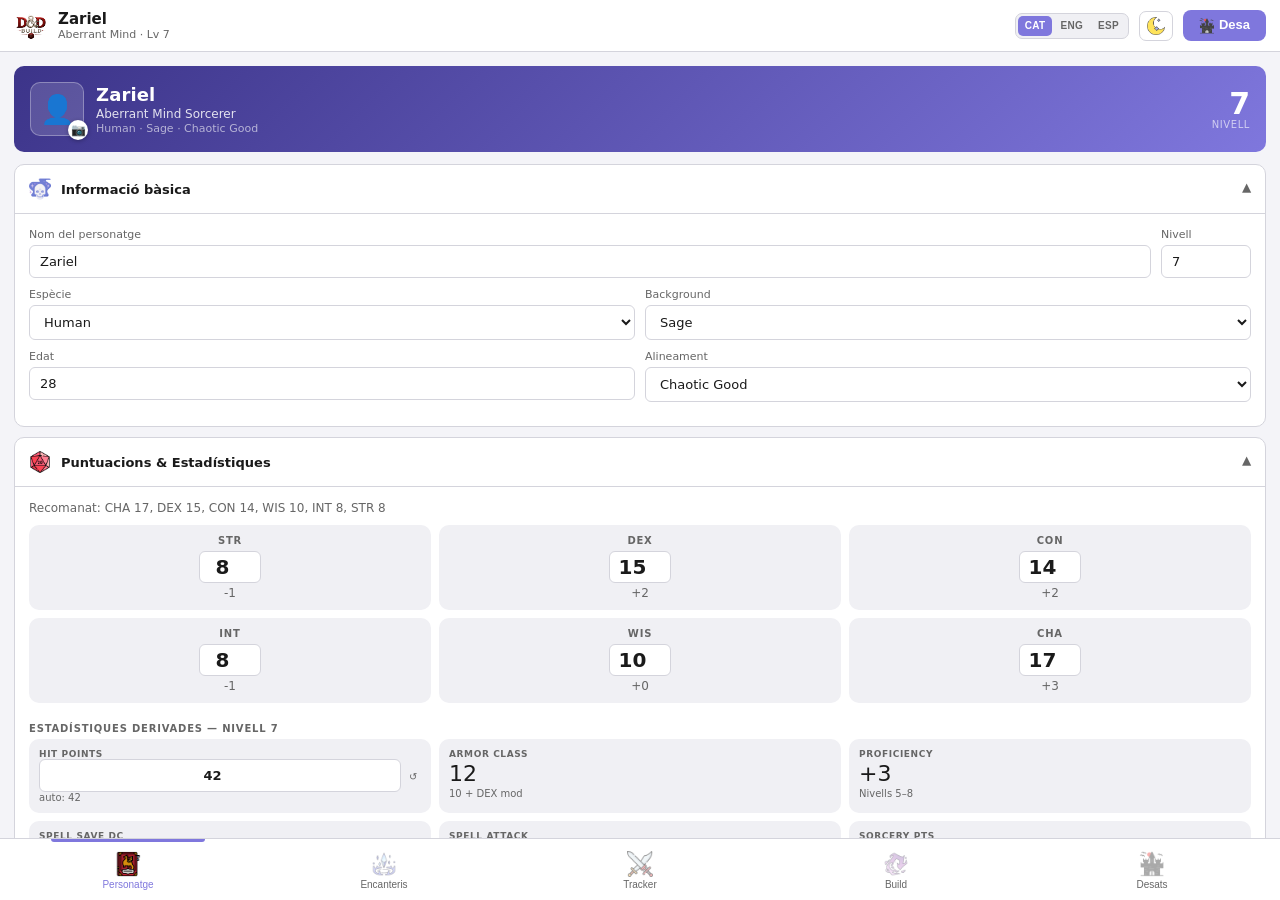
==== commit d4c48d86: "Add saving throws, skills, inventory, traits accordions + editable max HP - Saving Throws accordion:" ====
--- a/preview.html
+++ b/preview.html
@@ -324,6 +324,33 @@
 .new-bc-btn:active{border-color:var(--p);background:var(--pl)}
 .new-bc-btn span{font-size:13px;font-weight:500;color:var(--os)}
 
+/* ── SAVES & SKILLS ── */
+.sv-row{display:flex;align-items:center;gap:8px;padding:5px 2px;border-bottom:1px solid var(--ol)}
+.sv-row:last-child{border-bottom:none}
+.sv-chk{width:22px;height:22px;border-radius:50%;border:2px solid var(--ol);background:transparent;cursor:pointer;font-size:11px;color:var(--os);display:flex;align-items:center;justify-content:center;flex-shrink:0;padding:0;transition:all .15s}
+.sv-chk.act{border-color:var(--p);background:var(--pl);color:var(--p)}
+.sv-ab{font-size:10px;font-weight:700;color:var(--os);width:28px;flex-shrink:0;letter-spacing:.5px}
+.sv-nm{font-size:13px;color:var(--tx);flex:1}
+.sv-val{font-size:15px;font-weight:700;color:var(--os);min-width:34px;text-align:right;font-variant-numeric:tabular-nums}
+.sv-val.pro{color:var(--p)}
+/* ── INVENTORY ── */
+.inv-row{display:flex;align-items:center;gap:6px;margin-bottom:6px}
+.inv-name{flex:1;border:1px solid var(--ol);border-radius:7px;padding:7px 9px;font-size:13px;background:var(--sf);color:var(--tx)}
+.inv-qty{width:54px;border:1px solid var(--ol);border-radius:7px;padding:7px 6px;font-size:13px;text-align:center;background:var(--sf);color:var(--tx)}
+.inv-del{width:28px;height:28px;border-radius:50%;border:none;background:var(--rl);color:var(--r);cursor:pointer;font-size:13px;flex-shrink:0}
+.inv-add{width:100%;padding:8px;margin-top:4px;border:1.5px dashed var(--ol);border-radius:7px;background:transparent;color:var(--os);cursor:pointer;font-size:13px;transition:all .15s}
+.inv-add:active{border-color:var(--p);color:var(--p)}
+/* ── TRAIT CARDS ── */
+.trait-card{padding:10px 12px;border-left:3px solid var(--p);margin-bottom:8px;background:var(--sv);border-radius:0 8px 8px 0}
+.trait-card.locked{opacity:.45;border-left-color:var(--ol)}
+.trait-nm{font-size:13px;font-weight:600;color:var(--tx);margin-bottom:3px}
+.trait-src{display:inline-block;font-size:10px;font-weight:400;color:var(--os);margin-left:6px}
+.trait-ds{font-size:12px;color:var(--tx);line-height:1.55}
+/* ── HP EDITABLE ── */
+.dval-edit{width:56px;font-size:20px;font-weight:700;border:none;border-bottom:2px solid var(--ol);background:transparent;color:var(--tx);text-align:center;padding:2px 0}
+.dval-edit:focus{outline:none;border-bottom-color:var(--p)}
+.hp-reset{font-size:10px;color:var(--os);background:none;border:none;cursor:pointer;padding:2px 4px;border-radius:4px}
+.hp-reset:active{color:var(--p)}
 /* ── MISC ── */
 ::-webkit-scrollbar{width:4px}
 ::-webkit-scrollbar-thumb{background:var(--ol);border-radius:2px}
@@ -439,7 +466,12 @@
       </div>
       <div class="sec-lbl" id="drv-lbl">Estadístiques derivades — Nivell 7</div>
       <div class="drv-grid">
-        <div class="dbox"><div class="dlbl">HIT POINTS</div><div class="dval" id="d-hp">42</div><div class="dsub">d6+CON×nivell</div></div>
+        <div class="dbox"><div class="dlbl">HIT POINTS</div>
+          <div style="display:flex;align-items:baseline;gap:4px">
+            <input type="number" class="dval-edit" id="d-hp" value="42" min="1" max="999" oninput="maxHpMan=+this.value;renderTracker();save()">
+            <button class="hp-reset" onclick="maxHpMan=-1;recalc();renderTracker();save()" title="Reset al valor calculat">↺</button>
+          </div>
+          <div class="dsub" id="d-hp-auto">auto: 42</div></div>
         <div class="dbox"><div class="dlbl">ARMOR CLASS</div><div class="dval" id="d-ac">12</div><div class="dsub">10 + DEX mod</div></div>
         <div class="dbox"><div class="dlbl">PROFICIENCY</div><div class="dval" id="d-prof">+3</div><div class="dsub">Nivells 5–8</div></div>
         <div class="dbox"><div class="dlbl">SPELL SAVE DC</div><div class="dval" id="d-dc">14</div><div class="dsub">8 + Prof + CHA</div></div>
@@ -466,6 +498,52 @@
       <div class="fi"><label data-i18n="loreLabel">La teva història</label>
         <textarea id="c-backstory" style="min-height:130px">A psionic rift opened in my mind during a dream, leaving me with voices I can't silence — and power I can't fully control.</textarea>
       </div>
+    </div>
+  </div>
+
+  <!-- Saving Throws -->
+  <div class="acc" id="acc-saves">
+    <div class="acc-hd" onclick="toggleAcc('saves')">
+      <img class="acc-ic" src="icons/stats.png"><span class="acc-tl">Tirades de Salvació</span>
+      <span class="acc-ch" id="ch-saves">▼</span>
+    </div>
+    <div class="acc-bd" id="bd-saves">
+      <div style="font-size:11px;color:var(--os);margin-bottom:8px">● proficient &nbsp;·&nbsp; valor = modificador + boni de competència</div>
+      <div id="saves-list"></div>
+    </div>
+  </div>
+
+  <!-- Skills -->
+  <div class="acc" id="acc-skills">
+    <div class="acc-hd" onclick="toggleAcc('skills')">
+      <img class="acc-ic" src="icons/feats.png"><span class="acc-tl">Habilitats</span>
+      <span class="acc-ch" id="ch-skills">▼</span>
+    </div>
+    <div class="acc-bd" id="bd-skills">
+      <div style="font-size:11px;color:var(--os);margin-bottom:8px">● proficient &nbsp;·&nbsp; valor = modificador + boni de competència</div>
+      <div id="skills-list"></div>
+    </div>
+  </div>
+
+  <!-- Inventory -->
+  <div class="acc" id="acc-inv">
+    <div class="acc-hd" onclick="toggleAcc('inv')">
+      <img class="acc-ic" src="icons/notes.png"><span class="acc-tl">Inventari</span>
+      <span class="acc-ch" id="ch-inv">▼</span>
+    </div>
+    <div class="acc-bd" id="bd-inv">
+      <div id="inv-list"></div>
+    </div>
+  </div>
+
+  <!-- Traits & Passives -->
+  <div class="acc" id="acc-traits">
+    <div class="acc-hd" onclick="toggleAcc('traits')">
+      <img class="acc-ic" src="icons/subclass.png"><span class="acc-tl">Trets &amp; Passius</span>
+      <span class="acc-ch" id="ch-traits">▼</span>
+    </div>
+    <div class="acc-bd" id="bd-traits">
+      <div id="traits-list"></div>
     </div>
   </div>
 </div>
@@ -903,6 +981,47 @@
   {name:"Telepathic",type:"General",desc:"Telepathic speech 60 ft. Free Detect Thoughts/long rest. +1 CHA.",tip:"Thematically perfect for Aberrant Mind."},
 ];
 
+// ─── Saves / Skills / Traits data ────────────────────────────────────────────
+const SAVES_LIST=[
+  {id:'str',name:'Strength',abbr:'STR'},{id:'dex',name:'Dexterity',abbr:'DEX'},
+  {id:'con',name:'Constitution',abbr:'CON'},{id:'int_',name:'Intelligence',abbr:'INT'},
+  {id:'wis',name:'Wisdom',abbr:'WIS'},{id:'cha',name:'Charisma',abbr:'CHA'},
+];
+const SKILLS_LIST=[
+  {name:'Acrobatics',stat:'dex'},{name:'Animal Handling',stat:'wis'},{name:'Arcana',stat:'int_'},
+  {name:'Athletics',stat:'str'},{name:'Deception',stat:'cha'},{name:'History',stat:'int_'},
+  {name:'Insight',stat:'wis'},{name:'Intimidation',stat:'cha'},{name:'Investigation',stat:'int_'},
+  {name:'Medicine',stat:'wis'},{name:'Nature',stat:'int_'},{name:'Perception',stat:'wis'},
+  {name:'Performance',stat:'cha'},{name:'Persuasion',stat:'cha'},{name:'Religion',stat:'int_'},
+  {name:'Sleight of Hand',stat:'dex'},{name:'Stealth',stat:'dex'},{name:'Survival',stat:'wis'},
+];
+const PASSIVE_TRAITS=[
+  {name:'Telepathic Speech',level:1,source:'Aberrant Mind',desc:'Bonus action: establish telepathic link with a creature you can see within 30 ft (1 min). Works across language barriers. Only you initiate the link.'},
+  {name:'Psionic Sorcery',level:6,source:'Aberrant Mind',desc:'Cast a psionic innate spell by spending Sorcery Points equal to its level — cast without Verbal or Somatic components.'},
+  {name:'Psychic Defenses',level:6,source:'Aberrant Mind',desc:'Resistance to Psychic damage. Advantage on saving throws against being Charmed or Frightened.'},
+  {name:'Revelation in Flesh',level:14,source:'Aberrant Mind',desc:'Bonus action, spend 1–4 Sorcery Points (10 min): each point grants one — swim speed & breathe water; climb speed & climb freely; fly speed; or see through solid matter 30 ft.'},
+  {name:'Warping Implosion',level:18,source:'Aberrant Mind',desc:'Action: teleport up to 120 ft. Creatures within 30 ft of origin: STR save (DC = Spell Save DC) or 3d10 Force + pulled 30 ft toward origin. Recharge: Long Rest or 5 SP.'},
+];
+const SPECIES_TRAITS={
+  'Kalashtar':[
+    {name:'Dual Mind',desc:'Advantage on Wisdom saving throws.'},
+    {name:'Mental Discipline',desc:'Resistance to Psychic damage.'},
+    {name:'Mind Link',desc:'Telepathically communicate with any creature you can see within 60 ft. No shared language needed. The creature cannot reply telepathically.'},
+    {name:'Severed from Dreams',desc:"You don't dream. Immune to the Dream spell and effects requiring you to dream. Advantage on saves vs magical sleep."},
+    {name:'Extra Skill (Daily)',desc:'Each Long Rest you can swap one of your skill proficiencies for any other skill. Declare it at the start of the day.'},
+  ],
+  'Aasimar':[
+    {name:'Darkvision',desc:'See in dim light within 60 ft as bright light, in darkness as dim light.'},
+    {name:'Celestial Resistance',desc:'Resistance to Necrotic and Radiant damage.'},
+    {name:'Healing Hands',desc:'Action: touch a creature and restore HP equal to your Proficiency Bonus. Recharge: Long Rest.'},
+    {name:'Light Bearer',desc:'You know the Light cantrip (CHA is your spellcasting ability for it).'},
+  ],
+  'Tiefling':[
+    {name:'Darkvision',desc:'See in dim light within 60 ft as bright light, in darkness as dim light.'},
+    {name:'Hellish Resistance',desc:'Resistance to Fire damage.'},
+    {name:'Infernal Legacy',desc:'You know the Thaumaturgy cantrip. At 3rd level, Hellish Rebuke (2nd-level). At 5th level, Darkness. CHA is your spellcasting ability.'},
+  ],
+};
 // ─── i18n ─────────────────────────────────────────────────────────────────────
 let lang='cat';
 const LANGS={
@@ -1069,7 +1188,11 @@
 let selM=new Set(['Quickened Spell','Heightened Spell']);
 let selF=new Set(['Alert','War Caster']);
 let expSp=new Set();
-let accSt={basic:true,stats:true,lore:false,meta:true,classf:false,sub:true,feats:false,notes:false};
+let selSaves=new Set(['con','cha']);   // Sorcerer default saves
+let selSkills=new Set();
+let maxHpMan=-1;                       // -1 = auto-calc, else manual override
+let inventory=[];                      // [{name:'', qty:1}, ...]
+let accSt={basic:true,stats:true,lore:false,saves:false,skills:false,inv:false,traits:false,meta:true,classf:false,sub:true,feats:false,notes:false};
 
 // ─── Storage ──────────────────────────────────────────────────────────────────
 function save(){
@@ -1083,6 +1206,8 @@
       str:g('s-str')?.value,dex:g('s-dex')?.value,con:g('s-con')?.value,
       int_:g('s-int')?.value,wis:g('s-wis')?.value,cha:g('s-cha')?.value,
       selC:[...selC],selS:[...selS],selM:[...selM],selF:[...selF],
+      selSaves:[...selSaves],selSkills:[...selSkills],
+      maxHpMan,inventory,
       BUILDS,accSt,
     };
     localStorage.setItem('dnd_am',JSON.stringify(d));
@@ -1105,8 +1230,12 @@
     if(d.selS)selS=new Set(d.selS);
     if(d.selM)selM=new Set(d.selM);
     if(d.selF)selF=new Set(d.selF);
+    if(d.selSaves)selSaves=new Set(d.selSaves);
+    if(d.selSkills)selSkills=new Set(d.selSkills);
+    if(d.maxHpMan!==undefined)maxHpMan=d.maxHpMan;
+    if(d.inventory)inventory=d.inventory;
     if(d.BUILDS)BUILDS=d.BUILDS;
-    if(d.accSt)accSt=d.accSt;
+    if(d.accSt)accSt={...accSt,...d.accSt};
     const setV=(id,v)=>{const el=g(id);if(el&&v!==undefined)el.value=v;};
     setV('c-name',d.c_name);setV('c-level',lv);
     setV('c-age',d.age);setV('c-backstory',d.backstory);setV('c-notes',d.notes);
@@ -1154,6 +1283,11 @@
 function getSlots(l){return ST[Math.min(l-1,19)];}
 function getMaxHp(){
   const con=parseInt(g('s-con')?.value)||10;
+  const auto=lv*(4+Math.floor((con-10)/2));
+  return maxHpMan>=1?maxHpMan:auto;
+}
+function getAutoHp(){
+  const con=parseInt(g('s-con')?.value)||10;
   return lv*(4+Math.floor((con-10)/2));
 }
 function spLeft(){return lv-usedSP;}
@@ -1200,6 +1334,7 @@
   if(g('h-sub'))g('h-sub').textContent=[species,bg,align].filter(Boolean).join(' · ');
   if(g('tb-name'))g('tb-name').textContent=name;
   if(g('tb-sub'))g('tb-sub').textContent=`Aberrant Mind · Lv ${lv}`;
+  renderTraits();
 }
 
 // ─── Level & Recalc ───────────────────────────────────────────────────────────
@@ -1217,8 +1352,11 @@
   stats.forEach((id,i)=>sv('m-'+id,mod(vals[i])));
   const prof=profB(lv);
   const cham=Math.floor((cha-10)/2),conm=Math.floor((con-10)/2),dexm=Math.floor((dex-10)/2);
-  const maxHp=lv*(4+conm);
-  sv('d-hp',maxHp);sv('d-ac',10+dexm);sv('d-prof','+'+prof);
+  const autoHp=lv*(4+conm);
+  // HP input: update value only if not manually overridden; always update auto hint
+  const hpEl=g('d-hp');if(hpEl){if(maxHpMan<1)hpEl.value=autoHp;}
+  const hpAu=g('d-hp-auto');if(hpAu)hpAu.textContent=`auto: ${autoHp}`;
+  sv('d-ac',10+dexm);sv('d-prof','+'+prof);
   sv('d-dc',8+prof+cham);
   sv('d-atk',(prof+cham>=0?'+':'')+(prof+cham));
   sv('d-sp',lv);
@@ -1231,6 +1369,7 @@
   const ch=g('cant-hdr');
   if(ch)ch.textContent=`${t('selectC')} ${CK[lv-1]} · ${t('selCount')} ${selC.size}`;
   updateChips();
+  renderSaves();renderSkills();renderTraits();renderInventory();
 }
 function updateChips(){
   const cc=g('chip-c'),cs=g('chip-s');
@@ -1588,6 +1727,77 @@
 }
 function filterSpells(v){renderSpells(v);}
 
+// ─── SAVES & SKILLS ───────────────────────────────────────────────────────────
+function getStats(){
+  return{str:parseInt(g('s-str')?.value)||10,dex:parseInt(g('s-dex')?.value)||10,
+    con:parseInt(g('s-con')?.value)||10,int_:parseInt(g('s-int')?.value)||10,
+    wis:parseInt(g('s-wis')?.value)||10,cha:parseInt(g('s-cha')?.value)||10};
+}
+function renderSaves(){
+  const el=g('saves-list');if(!el)return;
+  const st=getStats(),pr=profB(lv);
+  el.innerHTML=SAVES_LIST.map(s=>{
+    const v=st[s.id]||10,m=Math.floor((v-10)/2),pro=selSaves.has(s.id);
+    const tot=m+(pro?pr:0),sign=tot>=0?'+':'';
+    return`<div class="sv-row">
+      <button class="sv-chk${pro?' act':''}" data-sid="${s.id}" onclick="toggleSave(this.dataset.sid)">${pro?'●':'○'}</button>
+      <span class="sv-ab">${s.abbr}</span>
+      <span class="sv-nm">${s.name}</span>
+      <span class="sv-val${pro?' pro':''}">${sign}${tot}</span>
+    </div>`;
+  }).join('');
+}
+function toggleSave(id){selSaves.has(id)?selSaves.delete(id):selSaves.add(id);renderSaves();save();}
+
+function renderSkills(){
+  const el=g('skills-list');if(!el)return;
+  const st=getStats(),pr=profB(lv);
+  const ab={str:'STR',dex:'DEX',con:'CON',int_:'INT',wis:'WIS',cha:'CHA'};
+  el.innerHTML=SKILLS_LIST.map(s=>{
+    const v=st[s.stat]||10,m=Math.floor((v-10)/2),pro=selSkills.has(s.name);
+    const tot=m+(pro?pr:0),sign=tot>=0?'+':'';
+    return`<div class="sv-row">
+      <button class="sv-chk${pro?' act':''}" data-sk="${s.name.replace(/"/g,'&quot;')}" onclick="toggleSkill(this.dataset.sk)">${pro?'●':'○'}</button>
+      <span class="sv-ab">${ab[s.stat]}</span>
+      <span class="sv-nm">${s.name}</span>
+      <span class="sv-val${pro?' pro':''}">${sign}${tot}</span>
+    </div>`;
+  }).join('');
+}
+function toggleSkill(name){selSkills.has(name)?selSkills.delete(name):selSkills.add(name);renderSkills();save();}
+
+// ─── INVENTORY ─────────────────────────────────────────────────────────────────
+function renderInventory(){
+  const el=g('inv-list');if(!el)return;
+  el.innerHTML=inventory.map((item,i)=>`<div class="inv-row">
+    <input class="inv-name" type="text" value="${item.name.replace(/"/g,'&quot;')}" placeholder="Nom de l'ítem..." oninput="updInv(${i},'name',this.value)">
+    <input class="inv-qty" type="number" value="${item.qty}" min="0" max="999" oninput="updInv(${i},'qty',+this.value||0)">
+    <button class="inv-del" onclick="delInv(${i})">✕</button>
+  </div>`).join('')+`<button class="inv-add" onclick="addInv()">+ Afegir ítem</button>`;
+}
+function addInv(){inventory.push({name:'',qty:1});renderInventory();save();}
+function delInv(i){inventory.splice(i,1);renderInventory();save();}
+function updInv(i,f,v){if(inventory[i])inventory[i][f]=v;save();}
+
+// ─── TRAITS ────────────────────────────────────────────────────────────────────
+function renderTraits(){
+  const el=g('traits-list');if(!el)return;
+  const species=g('c-species')?.value||'Human';
+  const specTraits=(SPECIES_TRAITS[species]||[]).map(t=>`<div class="trait-card">
+    <div class="trait-nm">${t.name}<span class="trait-src">${species}</span></div>
+    <div class="trait-ds">${t.desc}</div>
+  </div>`).join('');
+  const classTraits=PASSIVE_TRAITS.filter(t=>t.level<=lv).map(t=>`<div class="trait-card">
+    <div class="trait-nm">${t.name}<span class="trait-src">${t.source} · Nv ${t.level}</span></div>
+    <div class="trait-ds">${t.desc}</div>
+  </div>`).join('');
+  const lockedTraits=PASSIVE_TRAITS.filter(t=>t.level>lv).map(t=>`<div class="trait-card locked">
+    <div class="trait-nm">${t.name}<span class="trait-src">${t.source} · Nv ${t.level} 🔒</span></div>
+    <div class="trait-ds">${t.desc}</div>
+  </div>`).join('');
+  el.innerHTML=(specTraits+classTraits+lockedTraits)||`<div style="color:var(--os);font-size:13px;padding:6px 0">Cap tret especial per ${species}.</div>`;
+}
+
 // ─── RENDER BUILD ─────────────────────────────────────────────────────────────
 function metaMax(){const base=lv>=17?4:lv>=10?3:2;return base+(selF.has('Metamagic Adept')?2:0);}
 function renderBuild(){
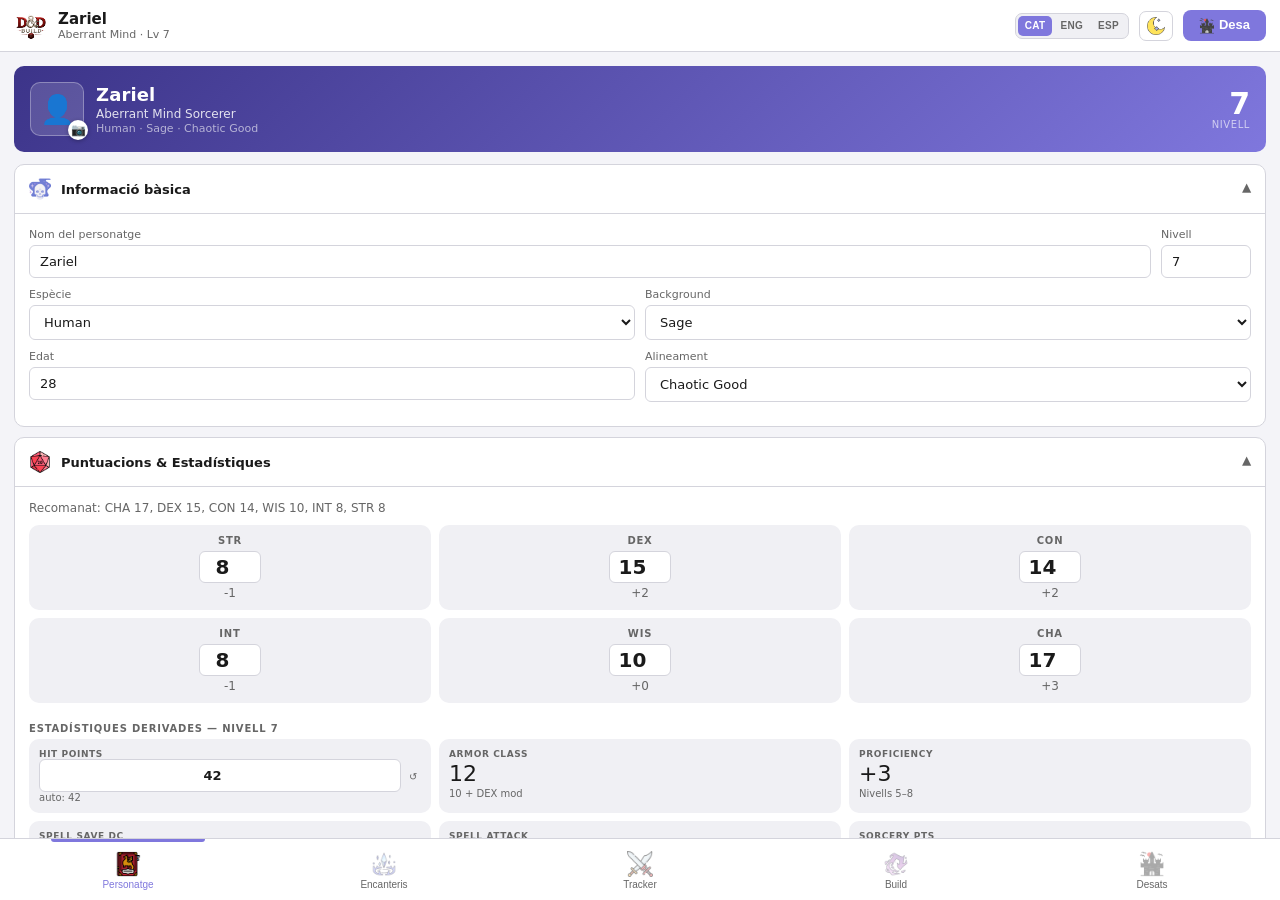
==== commit 004812a2: "Auto-reload on SW update — zero-friction cache clearing on deploy SW now posts SW_UPDATED message to" ====
--- a/preview.html
+++ b/preview.html
@@ -1940,9 +1940,12 @@
 updateHero();
 if(spTab===1)switchSpellTab(1);
 
-// PWA Service Worker
+// PWA Service Worker — auto-reload when new SW activates (fresh cache)
 if('serviceWorker' in navigator && location.protocol!=='file:'){
   navigator.serviceWorker.register('./sw.js').catch(()=>{});
+  navigator.serviceWorker.addEventListener('message', e => {
+    if(e.data?.type==='SW_UPDATED') window.location.reload();
+  });
 }
 </script>
 </body>
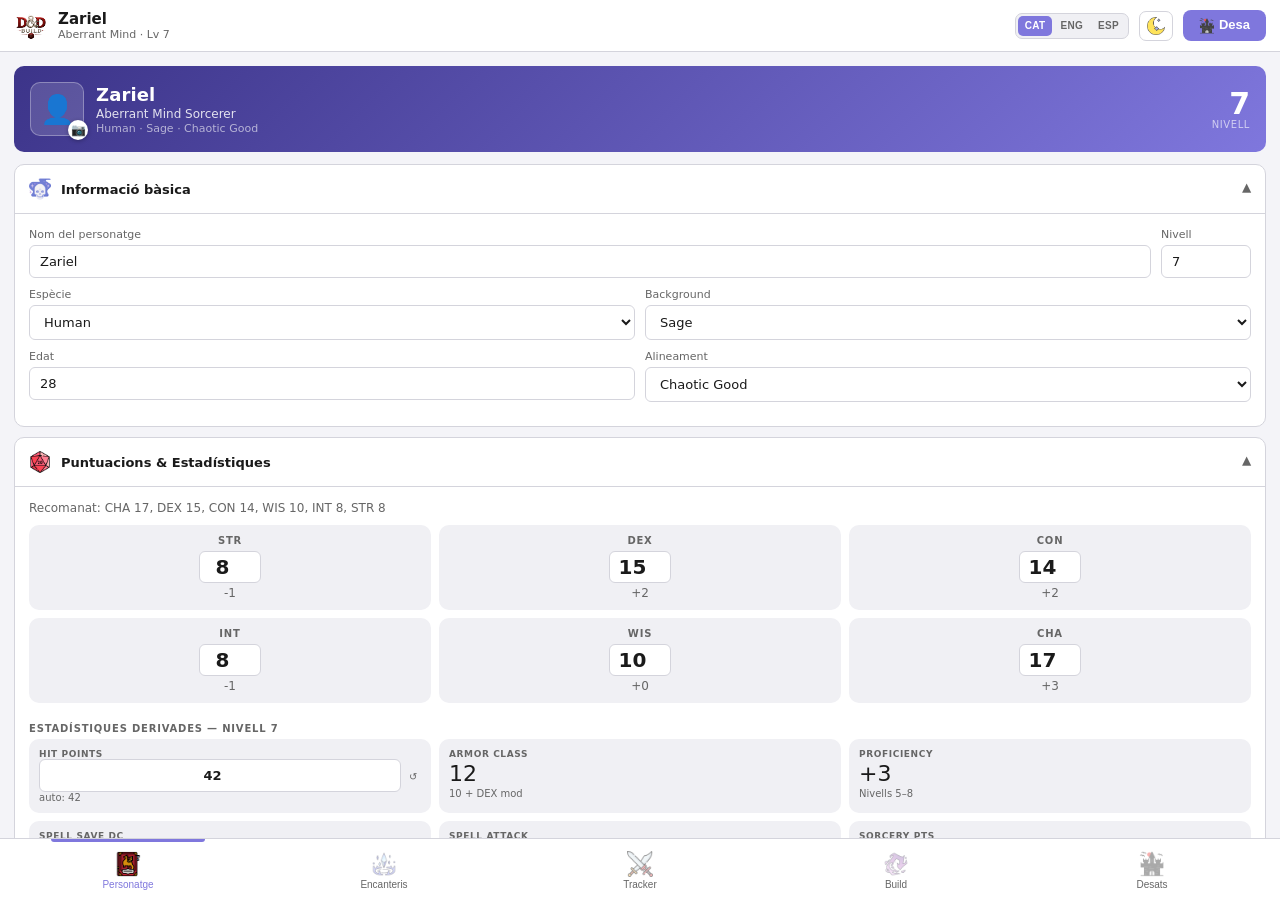
==== commit 298374a1: "Fix inventory layout on mobile: qty field constrained, name field fills space - min-width:0 on inv-n" ====
--- a/preview.html
+++ b/preview.html
@@ -334,10 +334,11 @@
 .sv-val{font-size:15px;font-weight:700;color:var(--os);min-width:34px;text-align:right;font-variant-numeric:tabular-nums}
 .sv-val.pro{color:var(--p)}
 /* ── INVENTORY ── */
-.inv-row{display:flex;align-items:center;gap:6px;margin-bottom:6px}
-.inv-name{flex:1;border:1px solid var(--ol);border-radius:7px;padding:7px 9px;font-size:13px;background:var(--sf);color:var(--tx)}
-.inv-qty{width:54px;border:1px solid var(--ol);border-radius:7px;padding:7px 6px;font-size:13px;text-align:center;background:var(--sf);color:var(--tx)}
-.inv-del{width:28px;height:28px;border-radius:50%;border:none;background:var(--rl);color:var(--r);cursor:pointer;font-size:13px;flex-shrink:0}
+.inv-row{display:flex;align-items:center;gap:5px;margin-bottom:6px}
+.inv-name{flex:1;min-width:0;border:1px solid var(--ol);border-radius:7px;padding:7px 8px;font-size:13px;background:var(--sf);color:var(--tx)}
+.inv-qty{width:46px;max-width:46px;flex-shrink:0;border:1px solid var(--ol);border-radius:7px;padding:7px 4px;font-size:13px;text-align:center;background:var(--sf);color:var(--tx);-moz-appearance:textfield}
+.inv-qty::-webkit-outer-spin-button,.inv-qty::-webkit-inner-spin-button{-webkit-appearance:none;margin:0}
+.inv-del{width:28px;height:28px;border-radius:50%;border:none;background:var(--rl);color:var(--r);cursor:pointer;font-size:13px;flex-shrink:0;padding:0}
 .inv-add{width:100%;padding:8px;margin-top:4px;border:1.5px dashed var(--ol);border-radius:7px;background:transparent;color:var(--os);cursor:pointer;font-size:13px;transition:all .15s}
 .inv-add:active{border-color:var(--p);color:var(--p)}
 /* ── TRAIT CARDS ── */
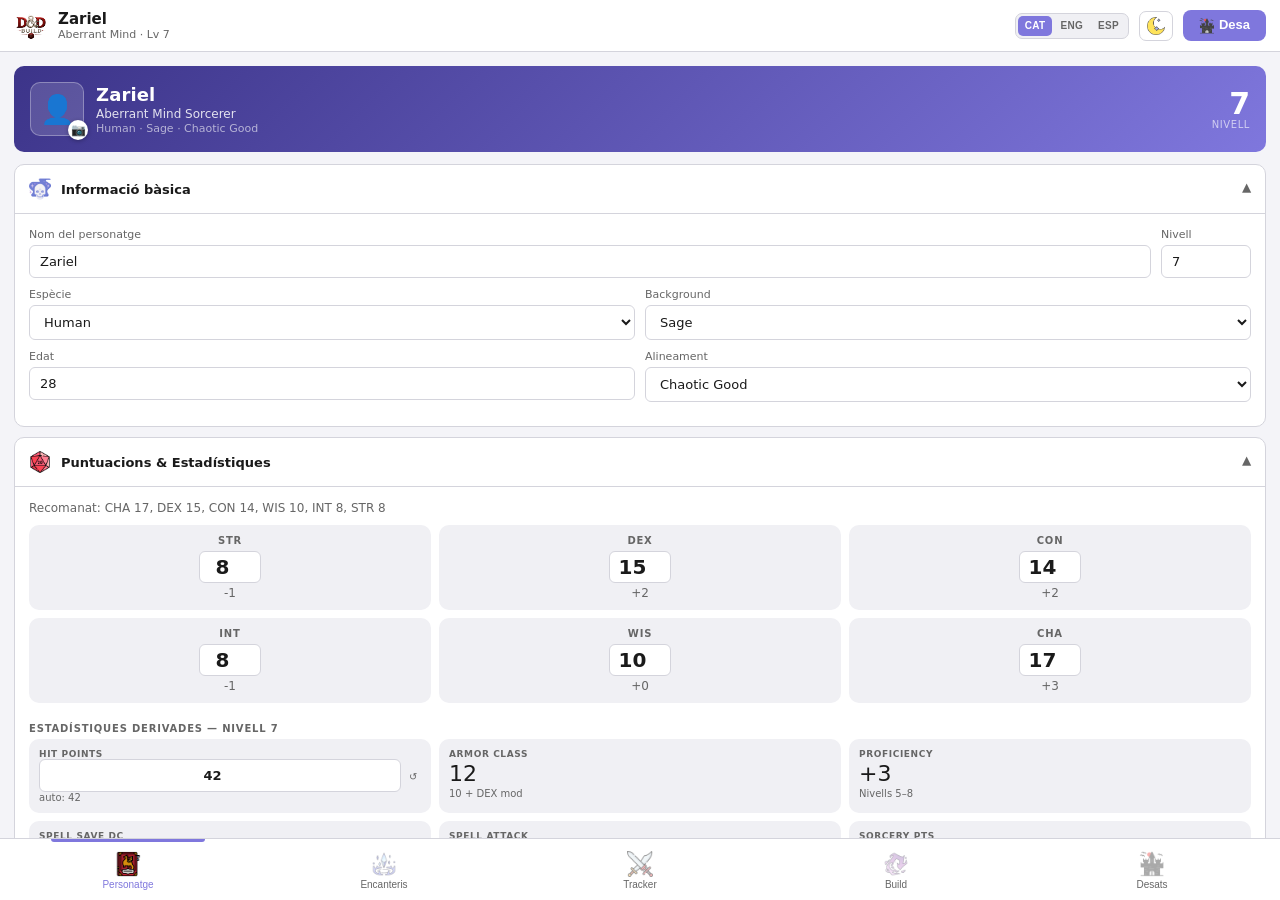
==== commit c1901c6a: "Add QR share system (Option B) — DM snapshot via scanned QR - Share FAB button (floating, bottom-rig" ====
--- a/preview.html
+++ b/preview.html
@@ -352,6 +352,21 @@
 .dval-edit:focus{outline:none;border-bottom-color:var(--p)}
 .hp-reset{font-size:10px;color:var(--os);background:none;border:none;cursor:pointer;padding:2px 4px;border-radius:4px}
 .hp-reset:active{color:var(--p)}
+/* ── QR MODAL ── */
+.qr-overlay{position:fixed;inset:0;background:rgba(0,0,0,.55);z-index:200;display:flex;align-items:center;justify-content:center;padding:20px;backdrop-filter:blur(3px)}
+.qr-box{background:var(--sf);border-radius:16px;padding:24px 20px;width:100%;max-width:340px;box-shadow:0 8px 40px rgba(0,0,0,.3);text-align:center}
+.qr-title{font-size:16px;font-weight:700;color:var(--tx);margin-bottom:4px}
+.qr-sub{font-size:12px;color:var(--os);margin-bottom:16px}
+.qr-wrap{display:flex;justify-content:center;margin-bottom:16px;min-height:160px;align-items:center}
+.qr-url{font-size:10px;color:var(--os);word-break:break-all;background:var(--sv);border-radius:8px;padding:8px 10px;margin-bottom:14px;text-align:left;line-height:1.5}
+.qr-actions{display:flex;gap:8px}
+.qr-btn{flex:1;padding:10px;border-radius:9px;border:none;cursor:pointer;font-size:13px;font-weight:600;transition:all .1s}
+.qr-btn:active{transform:scale(.97)}
+.qr-copy{background:var(--p);color:#fff}
+.qr-close{background:var(--sv);color:var(--tx);border:1px solid var(--ol)}
+.qr-ts{font-size:10px;color:var(--os);margin-top:10px}
+.share-fab{position:fixed;bottom:calc(var(--tabh) + 14px);right:14px;width:44px;height:44px;border-radius:50%;background:var(--p);border:none;cursor:pointer;display:flex;align-items:center;justify-content:center;box-shadow:0 4px 14px rgba(127,119,221,.5);z-index:50;transition:transform .15s}
+.share-fab:active{transform:scale(.92)}
 /* ── MISC ── */
 ::-webkit-scrollbar{width:4px}
 ::-webkit-scrollbar-thumb{background:var(--ol);border-radius:2px}
@@ -668,6 +683,29 @@
 </div><!-- end scroll-area -->
 
 <!-- BOTTOM TAB BAR -->
+<!-- QR Share Modal -->
+<div class="qr-overlay" id="qr-overlay" style="display:none" onclick="if(event.target===this)closeQRModal()">
+  <div class="qr-box">
+    <div class="qr-title" id="qr-char-name">Zariel</div>
+    <div class="qr-sub" id="qr-char-sub">Snapshot de sessió · Aberrant Mind Lv 7</div>
+    <div class="qr-wrap" id="qr-canvas"></div>
+    <div class="qr-url" id="qr-url-text"></div>
+    <div class="qr-actions">
+      <button class="qr-btn qr-copy" onclick="copyQRUrl()">📋 Copia URL</button>
+      <button class="qr-btn qr-close" onclick="closeQRModal()">Tanca</button>
+    </div>
+    <div class="qr-ts" id="qr-ts"></div>
+  </div>
+</div>
+
+<!-- Share FAB — visible only on Tracker tab -->
+<button class="share-fab" id="share-fab" style="display:none" onclick="shareState()" title="Compartir estat amb el DM">
+  <svg width="20" height="20" viewBox="0 0 24 24" fill="none" stroke="#fff" stroke-width="2.5" stroke-linecap="round" stroke-linejoin="round">
+    <circle cx="18" cy="5" r="3"/><circle cx="6" cy="12" r="3"/><circle cx="18" cy="19" r="3"/>
+    <line x1="8.59" y1="13.51" x2="15.42" y2="17.49"/><line x1="15.41" y1="6.51" x2="8.59" y2="10.49"/>
+  </svg>
+</button>
+
 <div class="tab-bar">
   <button class="tab-item active" id="tab-character" onclick="showScreen('character',0)">
     <img class="ti" src="icons/char.png"><span data-i18n="tabChar">Personatge</span>
@@ -1303,6 +1341,7 @@
   g('scroll-area').scrollTop=0;
   if(id==='tracker')renderTracker();
   if(id==='saved')renderBuilds();
+  const fab=g('share-fab');if(fab)fab.style.display=id==='tracker'?'flex':'none';
   save();
 }
 
@@ -1941,6 +1980,76 @@
 updateHero();
 if(spTab===1)switchSpellTab(1);
 
+// ─── QR SHARE ────────────────────────────────────────────────────────────────
+function buildShareURL(){
+  const name=g('c-name')?.value||'Personatge';
+  const species=g('c-species')?.value||'Human';
+  const slots=getSlots(lv);
+  const maxHp=getMaxHp();
+  const hp=curHp===-1?maxHp:curHp;
+  const slData={};
+  Object.entries(slots).forEach(([l,max])=>{slData[l]=[usedSl[l]||0,max];});
+  const payload={
+    n:name,cl:'Aberrant Mind',sp:species,lv,h:hp,mh:maxHp,
+    sl:slData,sp2:[lv-usedSP,lv],
+    c:concSp||'',cr:concRnd,
+    ts:Math.floor(Date.now()/1000)
+  };
+  const base=location.origin+location.pathname.replace(/[^/]*$/,'');
+  return base+'view.html?d='+encodeURIComponent(btoa(JSON.stringify(payload)));
+}
+
+let _qrURL='';
+function shareState(){
+  _qrURL=buildShareURL();
+  const name=g('c-name')?.value||'Personatge';
+  const el=g('qr-char-name');if(el)el.textContent=name;
+  const sub=g('qr-char-sub');if(sub)sub.textContent=`Snapshot · Aberrant Mind Lv ${lv}`;
+  const urlEl=g('qr-url-text');if(urlEl)urlEl.textContent=_qrURL;
+  const ts=g('qr-ts');
+  if(ts){const d=new Date();ts.textContent=`Generat: ${d.toLocaleDateString()} ${d.toLocaleTimeString([], {hour:'2-digit',minute:'2-digit'})}`;}
+  g('qr-canvas').innerHTML='<div style="color:var(--os);font-size:12px">Carregant QR...</div>';
+  g('qr-overlay').style.display='flex';
+  document.body.style.overflow='hidden';
+  loadQRLib(()=>renderQR(_qrURL));
+}
+function renderQR(url){
+  const wrap=g('qr-canvas');
+  if(!wrap)return;
+  if(!window.QRCode){
+    wrap.innerHTML=`<div style="font-size:11px;color:var(--os);text-align:center">QR no disponible offline.<br>Copia la URL manualment.</div>`;
+    return;
+  }
+  wrap.innerHTML='';
+  const isDark=document.body.classList.contains('dark');
+  new QRCode(wrap,{text:url,width:180,height:180,colorDark:isDark?'#E0E0F0':'#1a1a1a',colorLight:isDark?'#1A1A2A':'#ffffff',correctLevel:QRCode.CorrectLevel.M});
+}
+function loadQRLib(cb){
+  if(window.QRCode){cb();return;}
+  const s=document.createElement('script');
+  s.src='https://cdnjs.cloudflare.com/ajax/libs/qrcodejs/1.0.0/qrcode.min.js';
+  s.onload=cb;s.onerror=cb;
+  document.head.appendChild(s);
+}
+function closeQRModal(){
+  g('qr-overlay').style.display='none';
+  document.body.style.overflow='';
+}
+function copyQRUrl(){
+  navigator.clipboard?.writeText(_qrURL).then(()=>{
+    const btn=document.querySelector('.qr-copy');
+    if(btn){const orig=btn.textContent;btn.textContent='✓ Copiat!';setTimeout(()=>btn.textContent=orig,1800);}
+  }).catch(()=>{
+    // Fallback for older mobile browsers
+    const ta=document.createElement('textarea');
+    ta.value=_qrURL;ta.style.position='fixed';ta.style.opacity='0';
+    document.body.appendChild(ta);ta.select();document.execCommand('copy');
+    document.body.removeChild(ta);
+    const btn=document.querySelector('.qr-copy');
+    if(btn){const orig=btn.textContent;btn.textContent='✓ Copiat!';setTimeout(()=>btn.textContent=orig,1800);}
+  });
+}
+
 // PWA Service Worker — auto-reload when new SW activates (fresh cache)
 if('serviceWorker' in navigator && location.protocol!=='file:'){
   navigator.serviceWorker.register('./sw.js').catch(()=>{});
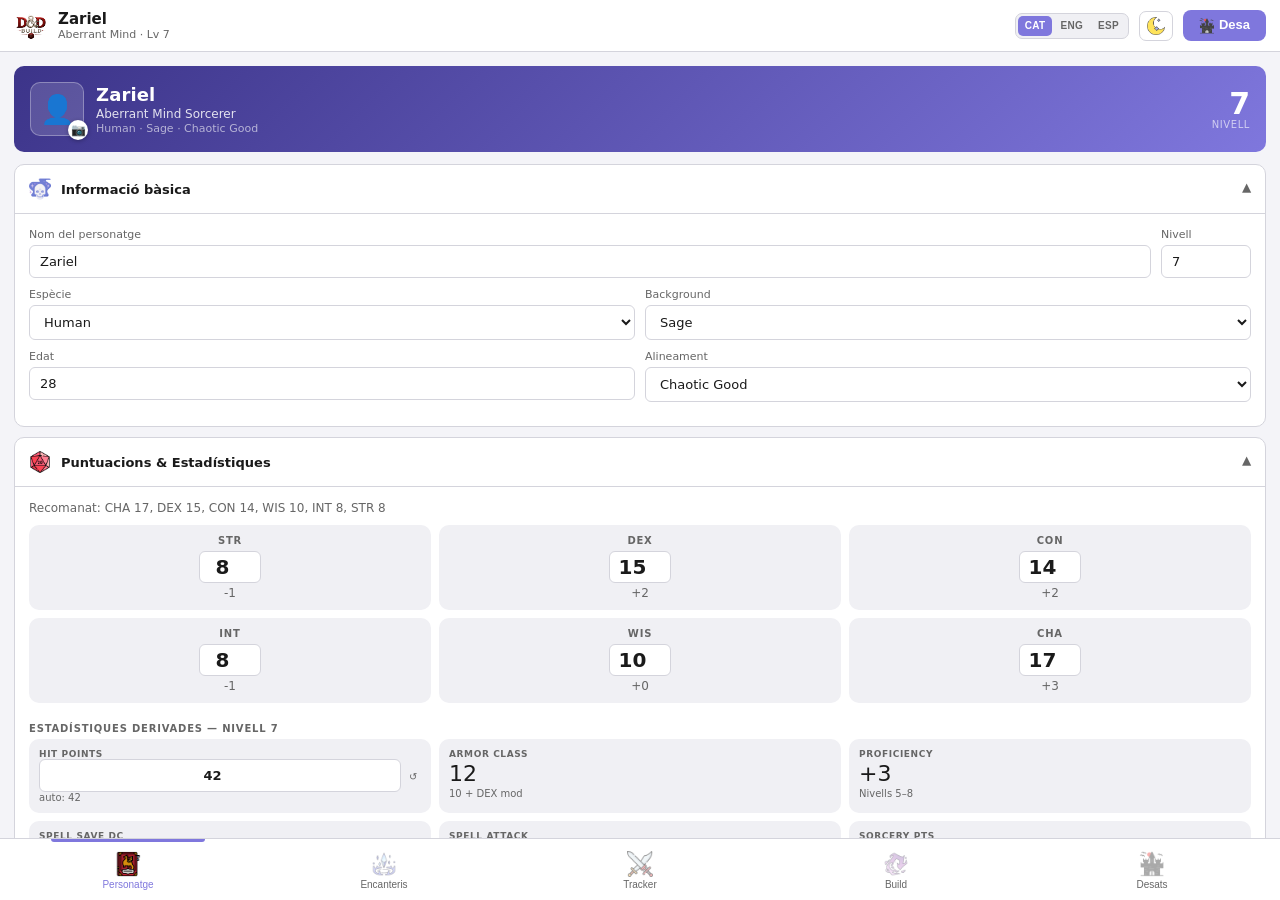
==== commit f9d091c9: "QR now includes full character sheet: spells, metamagics, feats, stats buildShareURL() payload expan" ====
--- a/preview.html
+++ b/preview.html
@@ -1989,14 +1989,27 @@
   const hp=curHp===-1?maxHp:curHp;
   const slData={};
   Object.entries(slots).forEach(([l,max])=>{slData[l]=[usedSl[l]||0,max];});
+  const st=getStats();
   const payload={
-    n:name,cl:'Aberrant Mind',sp:species,lv,h:hp,mh:maxHp,
-    sl:slData,sp2:[lv-usedSP,lv],
+    // Identity
+    n:name,cl:'Aberrant Mind',sp:species,lv,
+    bg:g('c-bg')?.value||'',al:g('c-align')?.value||'',
+    // Stats (compact array: str,dex,con,int,wis,cha)
+    st:[st.str,st.dex,st.con,st.int_,st.wis,st.cha],
+    // Combat state
+    h:hp,mh:maxHp,sl:slData,
+    sp2:[lv-usedSP,lv],
     c:concSp||'',cr:concRnd,
+    // Build
+    ca:[...selC],       // cantrips
+    ksp:[...selS],      // known spells
+    meta:[...selM],     // metamagics
+    feats:[...selF],    // feats
+    // Timestamp
     ts:Math.floor(Date.now()/1000)
   };
   const base=location.origin+location.pathname.replace(/[^/]*$/,'');
-  return base+'view.html?d='+encodeURIComponent(btoa(JSON.stringify(payload)));
+  return base+'view.html?d='+encodeURIComponent(btoa(unescape(encodeURIComponent(JSON.stringify(payload)))));
 }
 
 let _qrURL='';
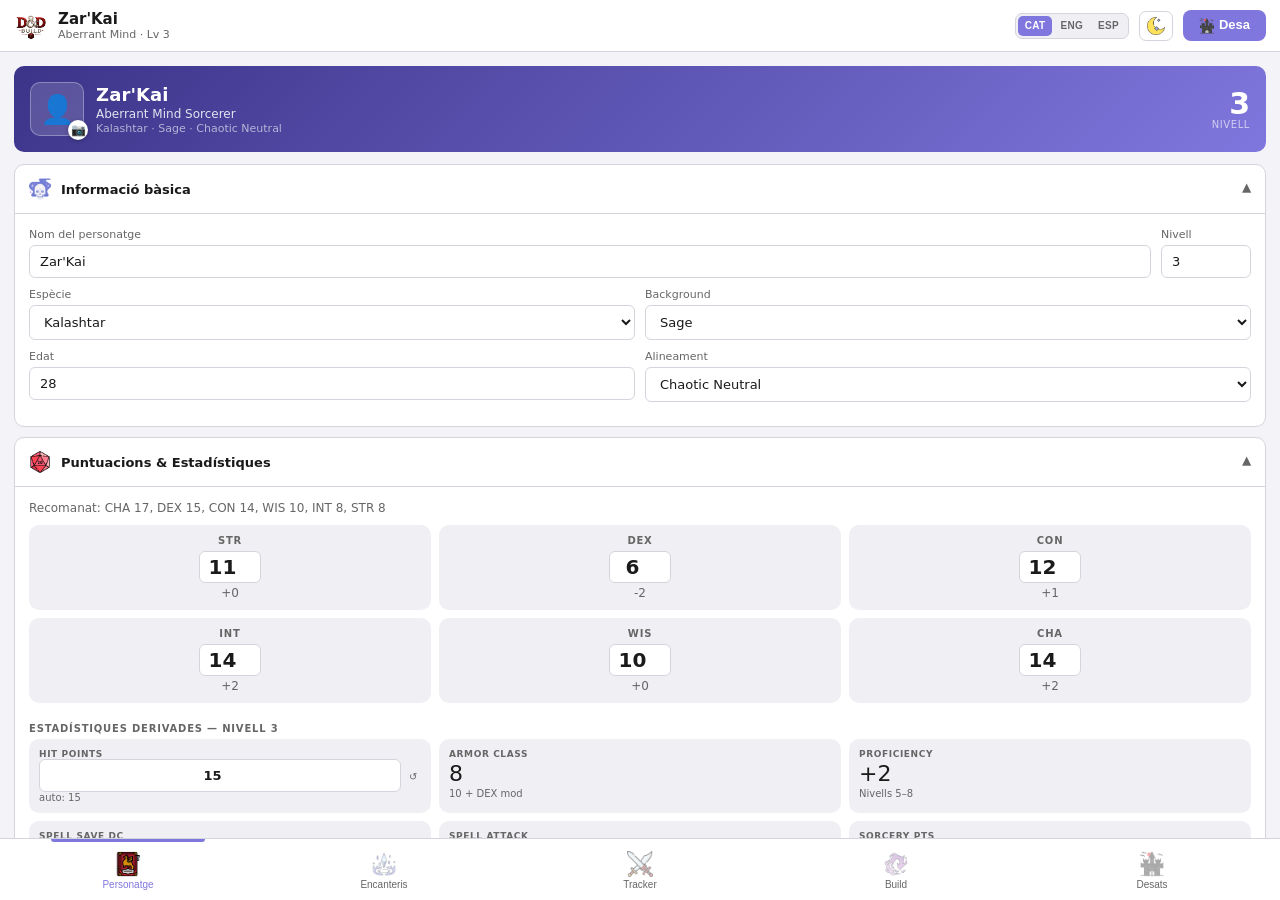
==== commit 24da5d6d: "Set Zar'Kai as default character (Lv3 Kalashtar Aberrant Mind) Name: Zar'Kai · Kalashtar · Sage · Ch" ====
--- a/preview.html
+++ b/preview.html
@@ -433,16 +433,16 @@
     <div class="acc-bd open" id="bd-basic">
       <div class="fg">
         <div class="fi"><label data-i18n="charName">Nom del personatge</label>
-          <input type="text" id="c-name" value="Zariel" oninput="updateHero()"></div>
+          <input type="text" id="c-name" value="Zar'Kai" oninput="updateHero()"></div>
         <div class="fi" style="max-width:90px"><label data-i18n="level">Nivell</label>
-          <input type="number" id="c-level" min="1" max="20" value="7" oninput="updateLevel(this.value)"></div>
+          <input type="number" id="c-level" min="1" max="20" value="3" oninput="updateLevel(this.value)"></div>
       </div>
       <div class="fg">
         <div class="fi"><label data-i18n="species">Espècie</label>
           <select id="c-species" onchange="updateHero()">
-            <option selected>Human</option><option>Aasimar</option><option>Dragonborn</option>
+            <option>Human</option><option>Aasimar</option><option>Dragonborn</option>
             <option>Elf</option><option>Gnome</option><option>Goliath</option><option>Half-Elf</option>
-            <option>Halfling</option><option>Kalashtar</option><option>Tiefling</option><option>Other</option>
+            <option>Halfling</option><option selected>Kalashtar</option><option>Tiefling</option><option>Other</option>
           </select></div>
         <div class="fi"><label>Background</label>
           <select id="c-bg" onchange="updateHero()">
@@ -456,8 +456,8 @@
         <div class="fi"><label data-i18n="age">Edat</label><input type="text" id="c-age" value="28"></div>
         <div class="fi"><label data-i18n="alignment">Alineament</label>
           <select id="c-align" onchange="updateHero()">
-            <option>Lawful Good</option><option>Neutral Good</option><option selected>Chaotic Good</option>
-            <option>Lawful Neutral</option><option>True Neutral</option><option>Chaotic Neutral</option>
+            <option>Lawful Good</option><option>Neutral Good</option><option>Chaotic Good</option>
+            <option>Lawful Neutral</option><option>True Neutral</option><option selected>Chaotic Neutral</option>
             <option>Lawful Evil</option><option>Neutral Evil</option><option>Chaotic Evil</option>
           </select></div>
       </div>
@@ -471,14 +471,14 @@
       <span class="acc-ch open" id="ch-stats">▼</span>
     </div>
     <div class="acc-bd open" id="bd-stats">
-      <div style="font-size:12px;color:var(--os);margin-bottom:10px" data-i18n="statsRec">Recomanat: CHA 17, DEX 15, CON 14, WIS 10, INT 8, STR 8</div>
+      <div style="font-size:12px;color:var(--os);margin-bottom:10px" data-i18n="statsRec">Build: STR 11, DEX 6, CON 12, INT 14, WIS 10, CHA 14</div>
       <div class="stat-grid">
-        <div class="sbox"><div class="slbl">STR</div><input type="number" id="s-str" value="8" oninput="recalc()"><div class="smod" id="m-str">−1</div></div>
-        <div class="sbox"><div class="slbl">DEX</div><input type="number" id="s-dex" value="15" oninput="recalc()"><div class="smod" id="m-dex">+2</div></div>
-        <div class="sbox"><div class="slbl">CON</div><input type="number" id="s-con" value="14" oninput="recalc()"><div class="smod" id="m-con">+2</div></div>
-        <div class="sbox"><div class="slbl">INT</div><input type="number" id="s-int" value="8" oninput="recalc()"><div class="smod" id="m-int">−1</div></div>
+        <div class="sbox"><div class="slbl">STR</div><input type="number" id="s-str" value="11" oninput="recalc()"><div class="smod" id="m-str">+0</div></div>
+        <div class="sbox"><div class="slbl">DEX</div><input type="number" id="s-dex" value="6" oninput="recalc()"><div class="smod" id="m-dex">−2</div></div>
+        <div class="sbox"><div class="slbl">CON</div><input type="number" id="s-con" value="12" oninput="recalc()"><div class="smod" id="m-con">+1</div></div>
+        <div class="sbox"><div class="slbl">INT</div><input type="number" id="s-int" value="14" oninput="recalc()"><div class="smod" id="m-int">+2</div></div>
         <div class="sbox"><div class="slbl">WIS</div><input type="number" id="s-wis" value="10" oninput="recalc()"><div class="smod" id="m-wis">+0</div></div>
-        <div class="sbox"><div class="slbl">CHA</div><input type="number" id="s-cha" value="17" oninput="recalc()"><div class="smod" id="m-cha">+3</div></div>
+        <div class="sbox"><div class="slbl">CHA</div><input type="number" id="s-cha" value="14" oninput="recalc()"><div class="smod" id="m-cha">+2</div></div>
       </div>
       <div class="sec-lbl" id="drv-lbl">Estadístiques derivades — Nivell 7</div>
       <div class="drv-grid">
@@ -1210,22 +1210,24 @@
 
 // ─── Saved Builds ─────────────────────────────────────────────────────────────
 let BUILDS=[
-  {name:"Zariel",level:7,species:"Human",bg:"Sage",age:"28",align:"Chaotic Good",
-   backstory:"A psionic rift opened in my mind during a dream, leaving me with voices I can't silence — and power I can't fully control.",
-   str:8,dex:15,con:14,int_:8,wis:10,cha:17,
-   cantrips:["Fire Bolt","Minor Illusion"],spells:["Shield","Chaos Bolt","Absorb Elements"],
-   meta:["Quickened Spell","Heightened Spell"],feats:["Alert","War Caster"],notes:""},
+  {name:"Zar'Kai",level:3,species:"Kalashtar",bg:"Sage",age:"",align:"Chaotic Neutral",
+   backstory:"",
+   str:11,dex:6,con:12,int_:14,wis:10,cha:14,
+   cantrips:["Acid Splash","Light","Poison Spray","Sorcerous Burst","Mage Hand"],
+   spells:["Charm Person","Expeditious Retreat","Comprehend Languages","Mirror Image","Sleep","Phantasmal Force"],
+   meta:["Extended Spell","Quickened Spell","Twinned Spell","Subtle Spell"],
+   feats:["Metamagic Adept","Telekinetic"],notes:""},
 ];
 
 // ─── App State ────────────────────────────────────────────────────────────────
 let darkMode=false;
-let lv=7,sesMode=false,curHp=-1,usedSl={},usedSP=0,usedMetaSP=0;
+let lv=3,sesMode=false,curHp=-1,usedSl={},usedSP=0,usedMetaSP=0;
 let charImg='';
-let innActive=false,innLeft=3,concSp='',concRnd=0,showConv=false,spTab=0,metaStripOpen=false;
-let selC=new Set(['Fire Bolt','Minor Illusion']);
-let selS=new Set(['Shield','Chaos Bolt','Absorb Elements']);
-let selM=new Set(['Quickened Spell','Heightened Spell']);
-let selF=new Set(['Alert','War Caster']);
+let innActive=false,innLeft=2,concSp='',concRnd=0,showConv=false,spTab=0,metaStripOpen=false;
+let selC=new Set(['Acid Splash','Light','Poison Spray','Sorcerous Burst','Mage Hand']);
+let selS=new Set(['Charm Person','Expeditious Retreat','Comprehend Languages','Mirror Image','Sleep','Phantasmal Force']);
+let selM=new Set(['Extended Spell','Quickened Spell','Twinned Spell','Subtle Spell']);
+let selF=new Set(['Metamagic Adept','Telekinetic']);
 let expSp=new Set();
 let selSaves=new Set(['con','cha']);   // Sorcerer default saves
 let selSkills=new Set();
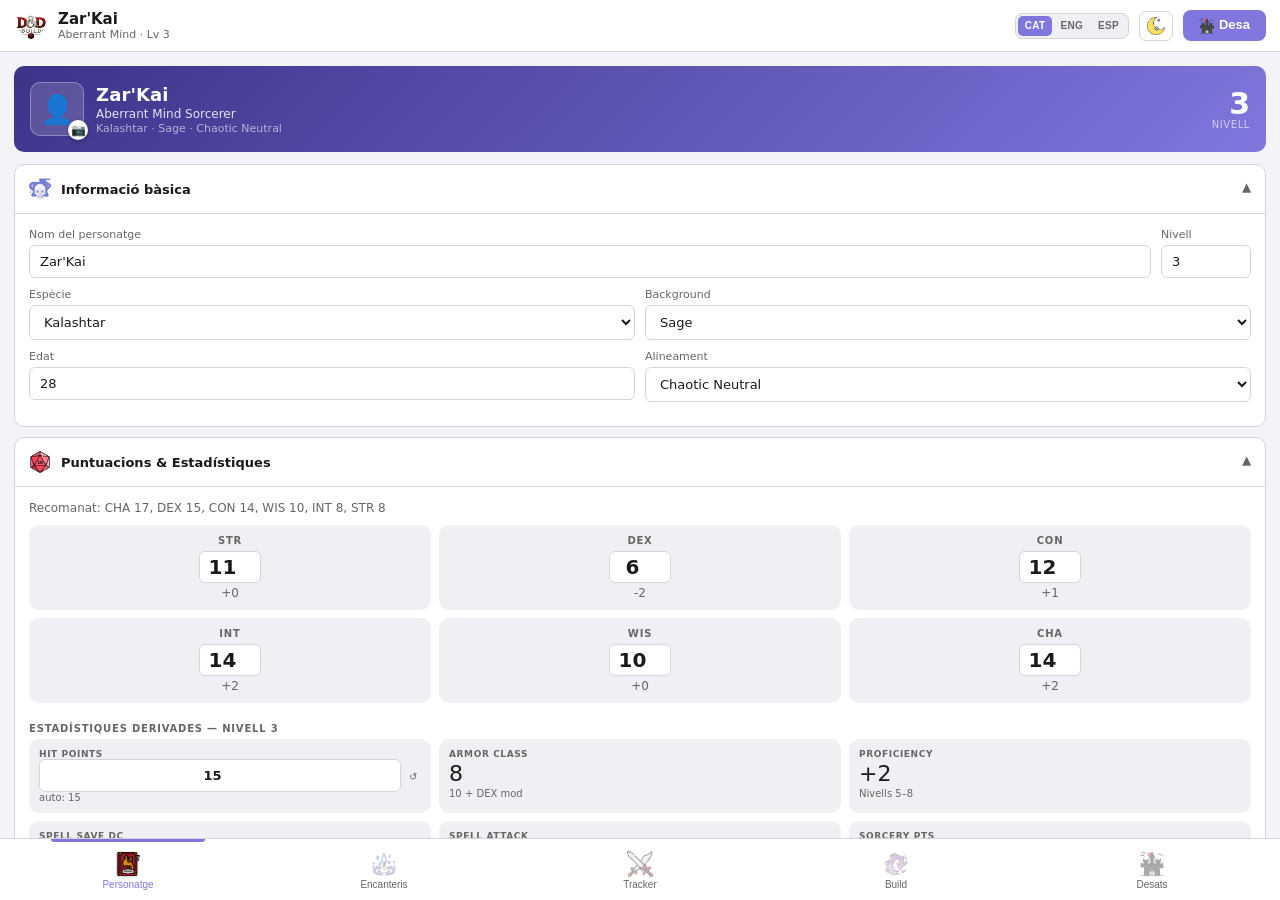
==== commit 26a12722: "Add charClass field to all 4 apps for DM page detection - cleric/preview.html: charClass:'cleric' - " ====
--- a/preview.html
+++ b/preview.html
@@ -1239,6 +1239,7 @@
 function save(){
   try{
     const d={
+      charClass:'sorcerer',
       lv,sesMode,curHp,usedSl,usedSP,usedMetaSP,innActive,innLeft,concSp,concRnd,spTab,charImg,lang,darkMode,
       c_name:g('c-name')?.value,c_level:lv,
       species:g('c-species')?.value,bg:g('c-bg')?.value,
